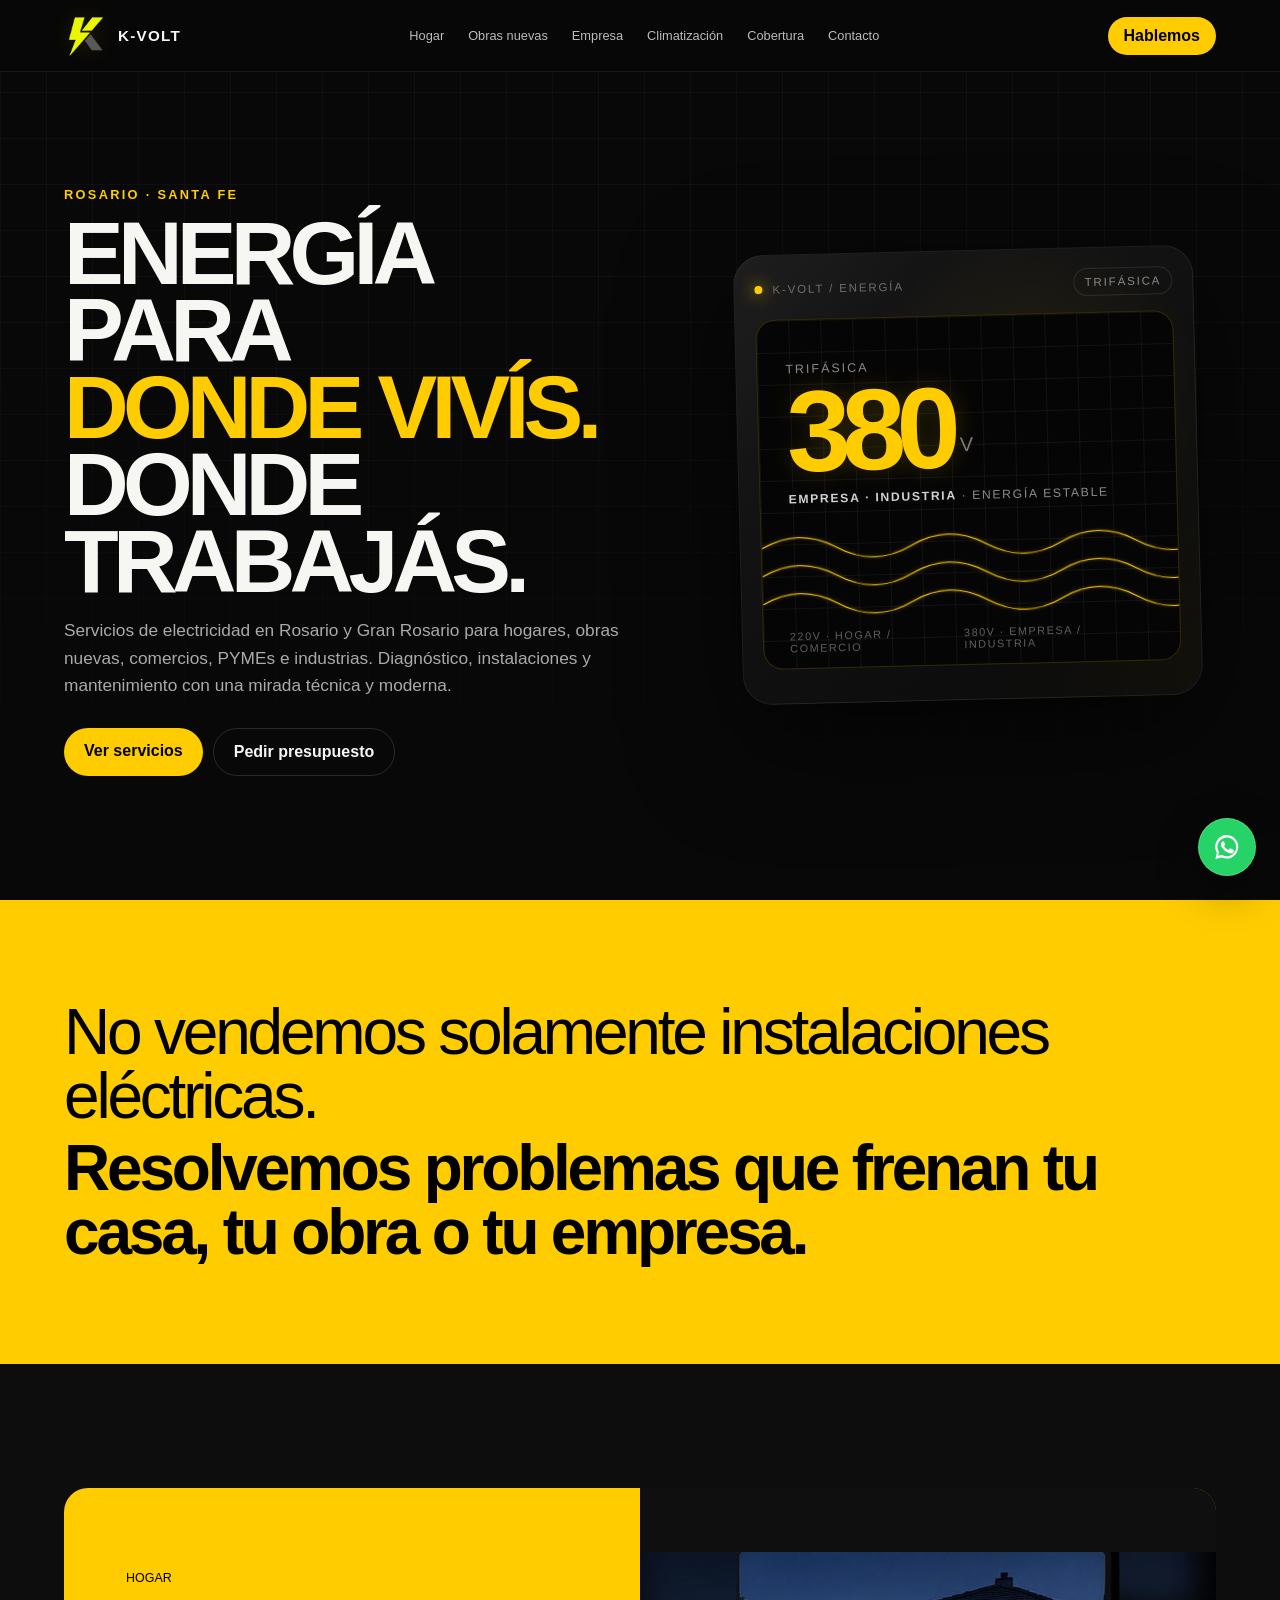
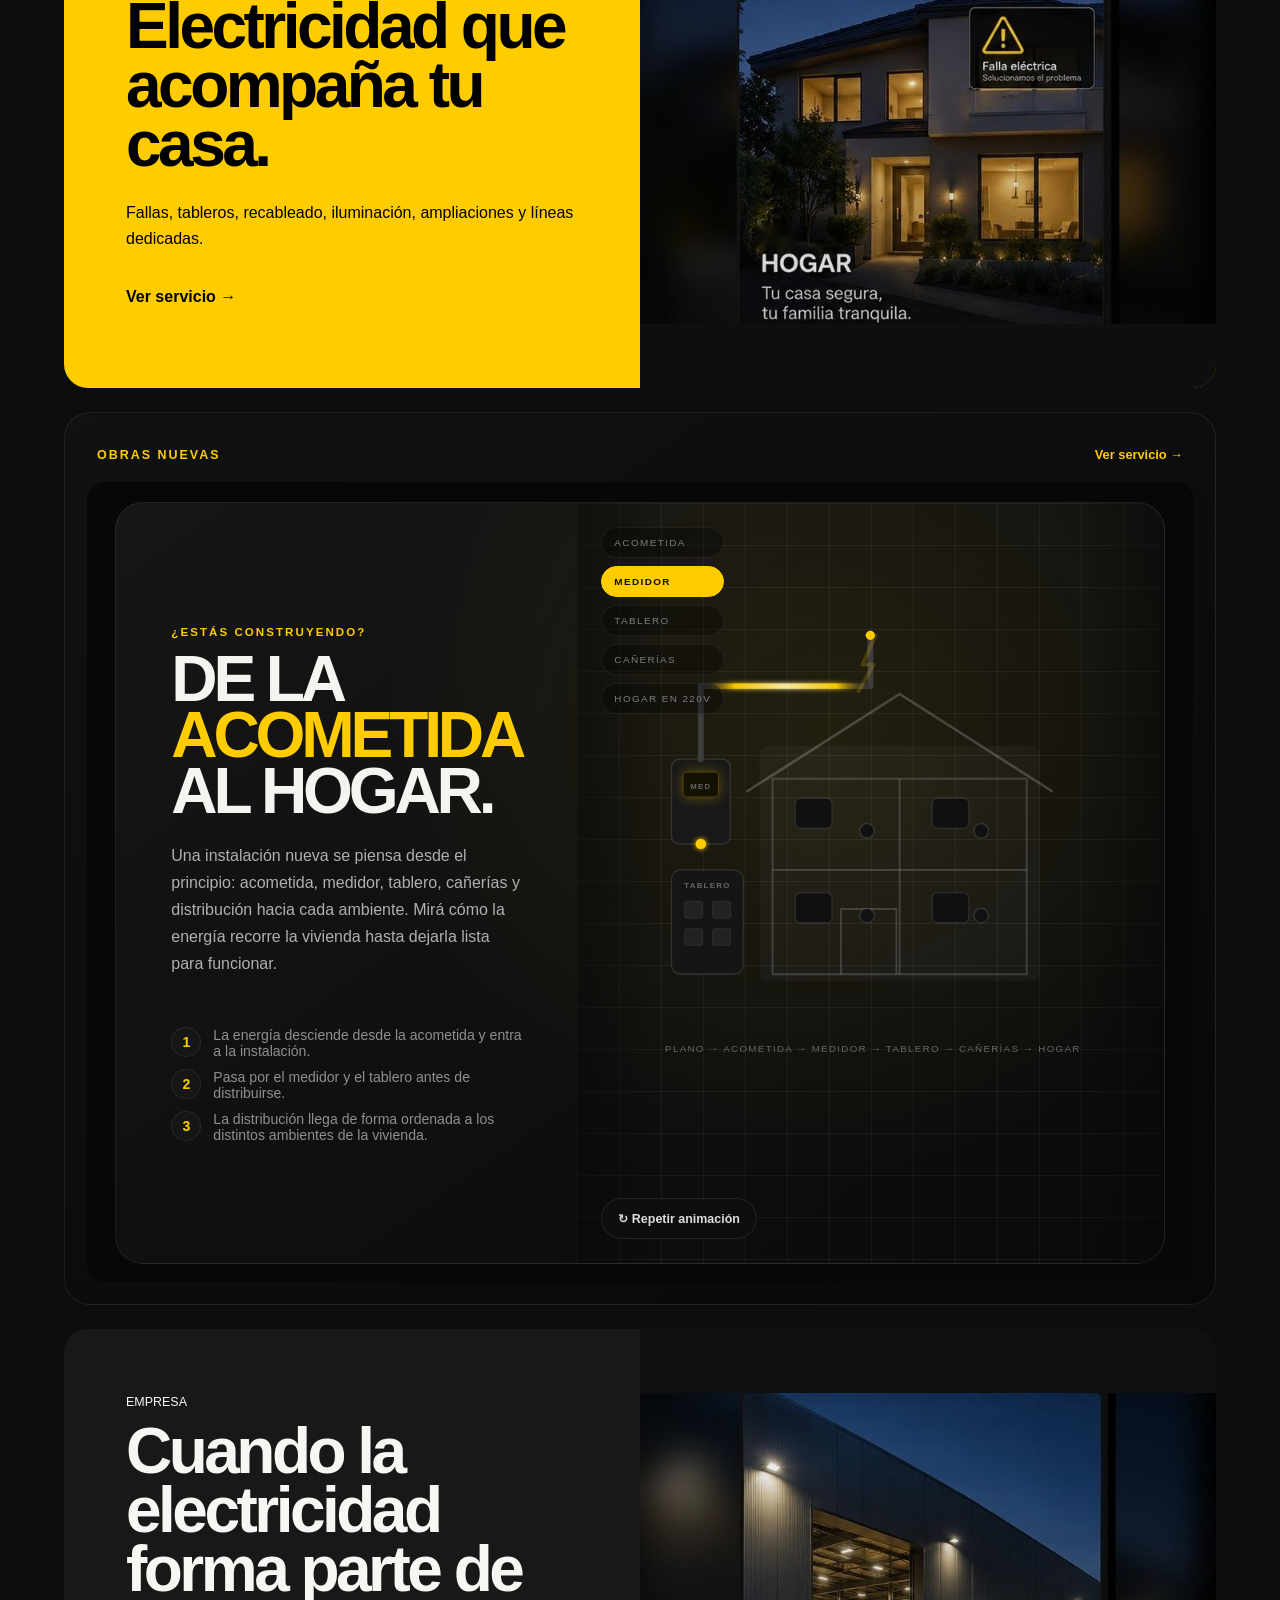
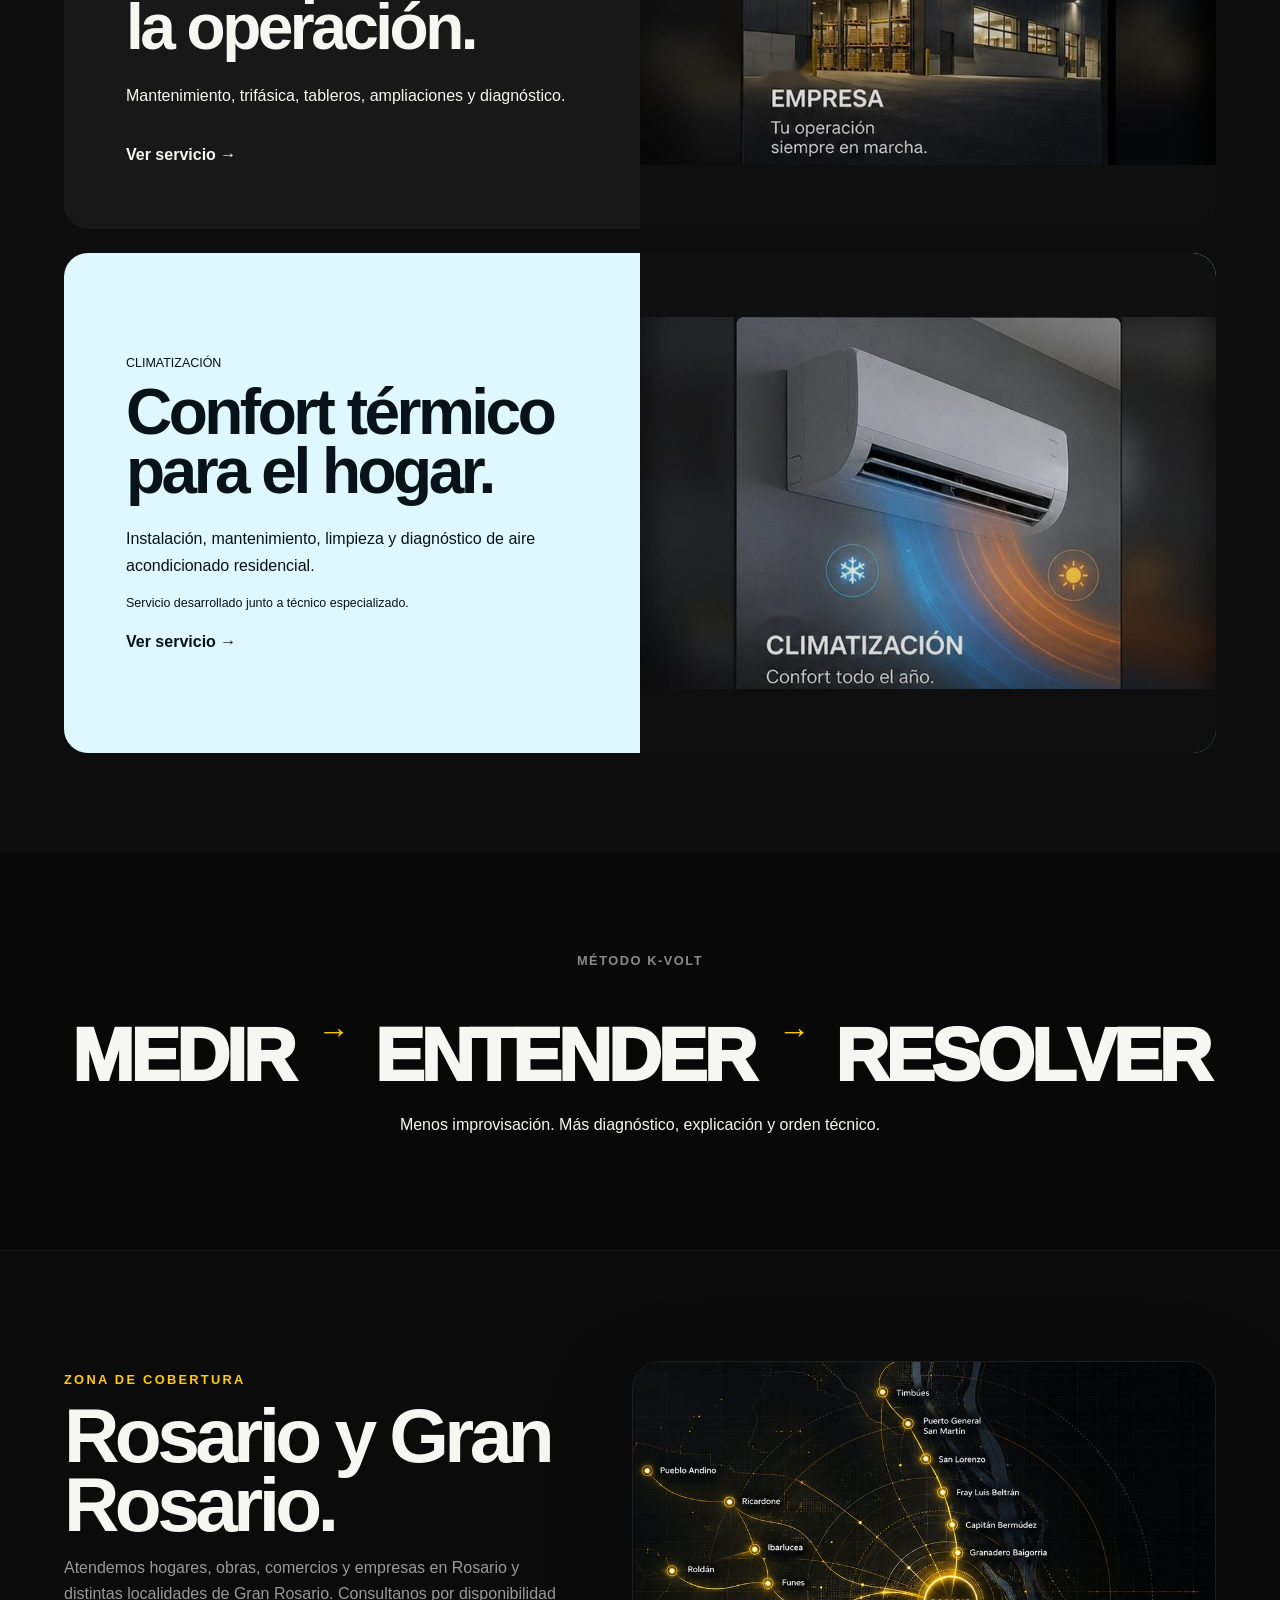
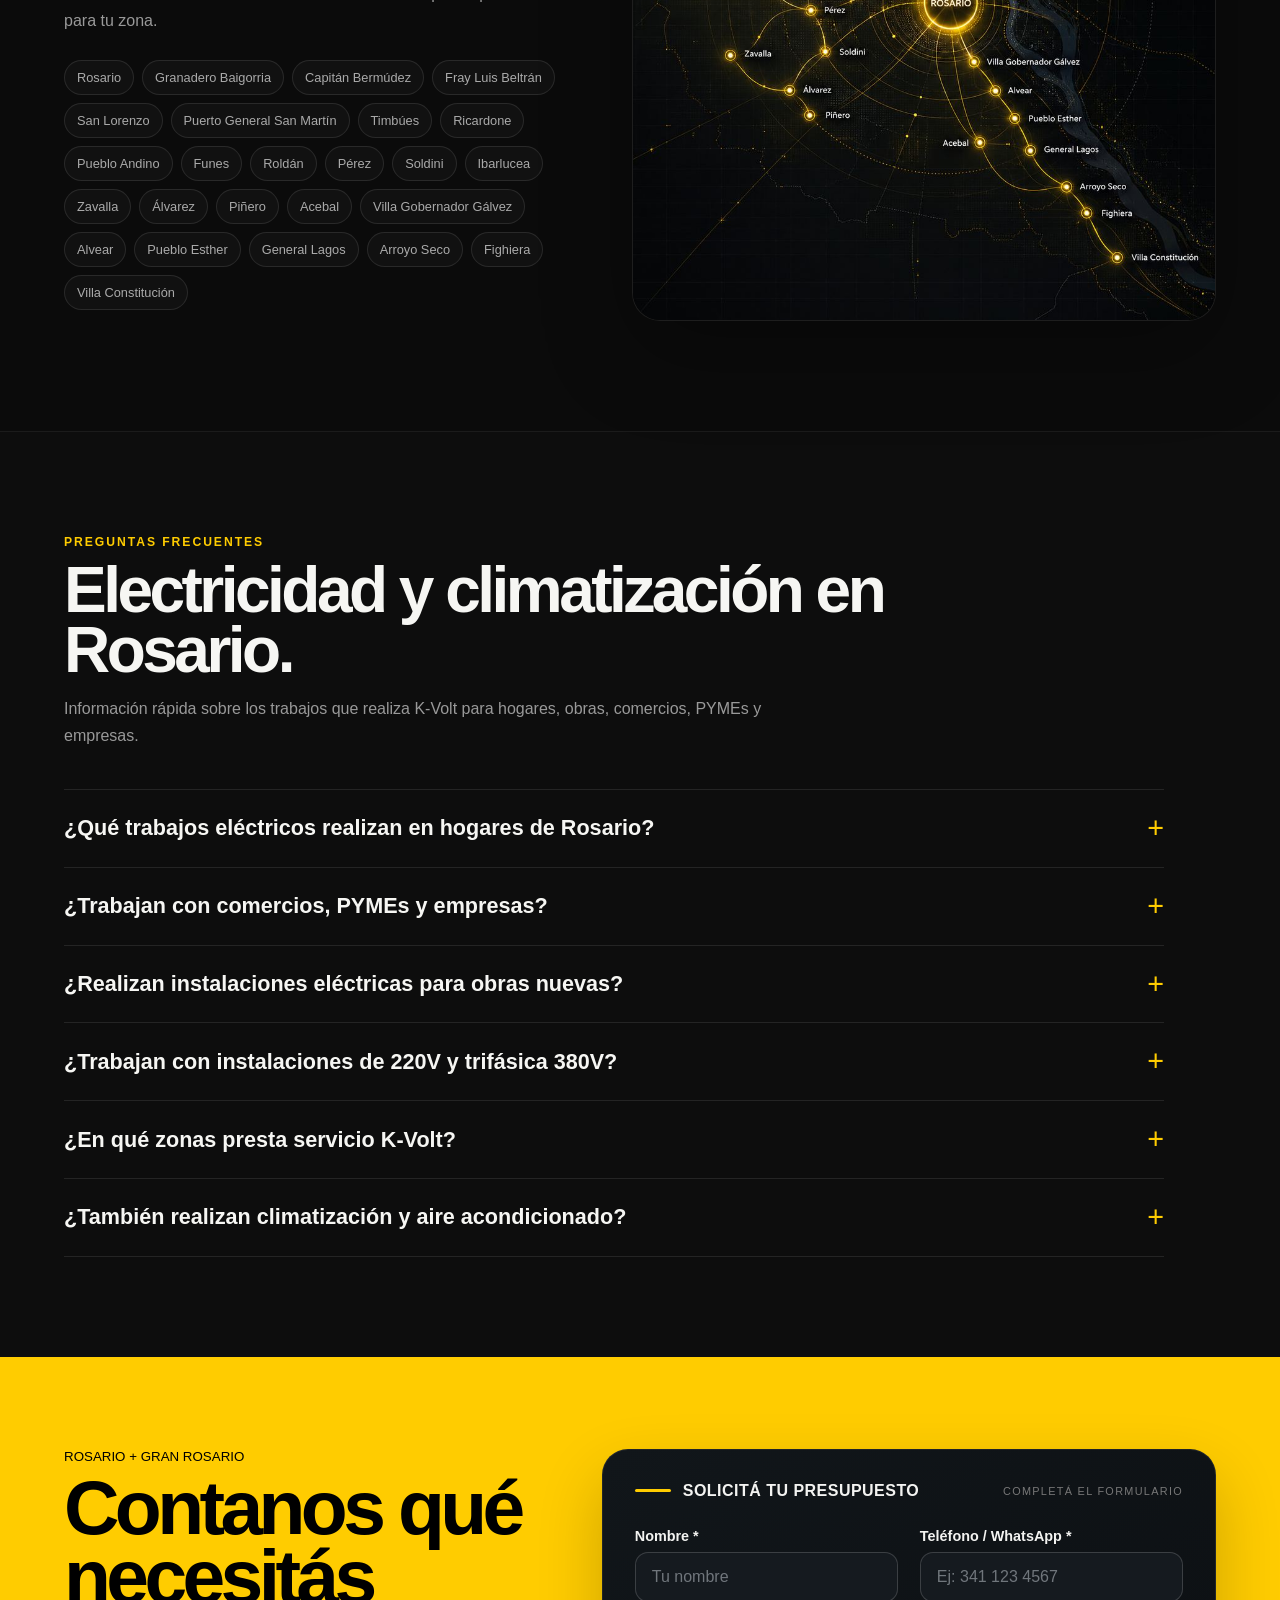
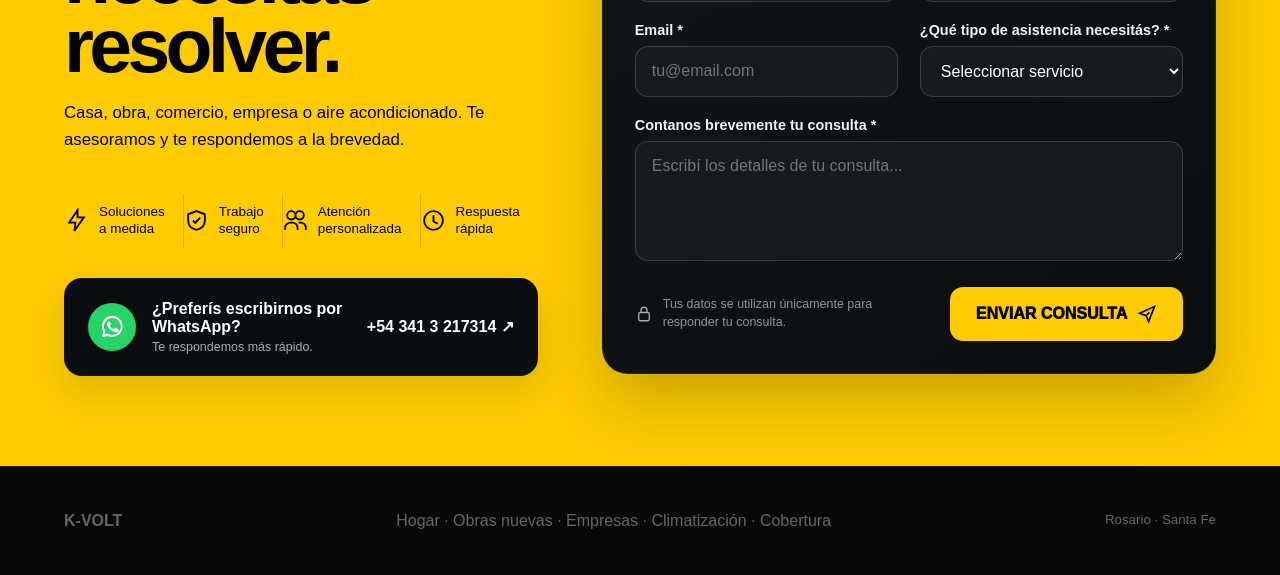
==== index.html @ b701c078 "Centralizar cobertura en la home staging" ====
<!doctype html>
<html lang="es-AR">
<head>
<meta charset="utf-8">
<meta name="viewport" content="width=device-width,initial-scale=1">
<title>Electricista en Rosario | Hogar, Empresas y Obras | K-Volt</title>
<meta name="description" content="Servicios de electricidad en Rosario y Gran Rosario para hogares, obras nuevas, comercios, PYMEs e industrias. Instalaciones, tableros, diagnóstico, mantenimiento, 220V, 380V y climatización residencial.">
<meta name="robots" content="noindex,nofollow">
<meta name="theme-color" content="#080808">
<link rel="canonical" href="https://kvolt.com.ar/">
<link rel="icon" type="image/png" href="assets/kvolt-isotipo-web.png">
<meta property="og:locale" content="es_AR">
<meta property="og:type" content="website">
<meta property="og:site_name" content="K-Volt">
<meta property="og:title" content="Electricista en Rosario | Hogar, Empresas y Obras | K-Volt">
<meta property="og:description" content="Electricidad para hogares, obras nuevas, comercios, PYMEs e industrias en Rosario y Gran Rosario.">
<meta property="og:url" content="https://kvolt.com.ar/">
<meta property="og:image" content="https://kvolt.com.ar/assets/empresa.jpg">
<meta name="twitter:card" content="summary_large_image">
<meta name="twitter:title" content="Electricista en Rosario | K-Volt">
<meta name="twitter:description" content="Servicios eléctricos para hogares, obras nuevas, comercios, PYMEs e industrias en Rosario y Gran Rosario.">
<meta name="twitter:image" content="https://kvolt.com.ar/assets/empresa.jpg">
<script type="application/ld+json">
{
  "@context":"https://schema.org",
  "@type":"Electrician",
  "@id":"https://kvolt.com.ar/#business",
  "name":"K-Volt",
  "url":"https://kvolt.com.ar/",
  "logo":"https://kvolt.com.ar/assets/kvolt-isotipo-web.png",
  "image":"https://kvolt.com.ar/assets/empresa.jpg",
  "telephone":"+54 341 3 217314",
  "email":"contacto.kvolt@gmail.com",
  "description":"Servicios de electricidad para hogares, obras nuevas, comercios, PYMEs e industrias en Rosario y Gran Rosario.",
  "areaServed":[
    {"@type":"City","name":"Rosario"},
    {"@type":"City","name":"Granadero Baigorria"},
    {"@type":"City","name":"Capitán Bermúdez"},
    {"@type":"City","name":"Fray Luis Beltrán"},
    {"@type":"City","name":"San Lorenzo"},
    {"@type":"City","name":"Puerto General San Martín"},
    {"@type":"City","name":"Timbúes"},
    {"@type":"City","name":"Ricardone"},
    {"@type":"City","name":"Pueblo Andino"},
    {"@type":"City","name":"Funes"},
    {"@type":"City","name":"Roldán"},
    {"@type":"City","name":"Pérez"},
    {"@type":"City","name":"Soldini"},
    {"@type":"City","name":"Ibarlucea"},
    {"@type":"City","name":"Zavalla"},
    {"@type":"City","name":"Álvarez"},
    {"@type":"City","name":"Piñero"},
    {"@type":"City","name":"Acebal"},
    {"@type":"City","name":"Villa Gobernador Gálvez"},
    {"@type":"City","name":"Alvear"},
    {"@type":"City","name":"Pueblo Esther"},
    {"@type":"City","name":"General Lagos"},
    {"@type":"City","name":"Arroyo Seco"},
    {"@type":"City","name":"Fighiera"},
    {"@type":"City","name":"Villa Constitución"}
  ],
  "hasOfferCatalog":{
    "@type":"OfferCatalog",
    "name":"Servicios K-Volt",
    "itemListElement":[
      {"@type":"Offer","itemOffered":{"@type":"Service","name":"Electricidad para hogares"}},
      {"@type":"Offer","itemOffered":{"@type":"Service","name":"Instalaciones eléctricas para obras nuevas"}},
      {"@type":"Offer","itemOffered":{"@type":"Service","name":"Electricidad para comercios, PYMEs e industrias"}},
      {"@type":"Offer","itemOffered":{"@type":"Service","name":"Mantenimiento y diagnóstico eléctrico"}},
      {"@type":"Offer","itemOffered":{"@type":"Service","name":"Climatización y aire acondicionado residencial"}}
    ]
  }
}
</script>
<style>
:root{--y:#ffcc00;--b:#080808;--g:#141414;--w:#f6f6f3;--m:#919191}
*{box-sizing:border-box}
html{scroll-behavior:smooth}
body{margin:0;background:var(--b);color:var(--w);font-family:Arial,Helvetica,sans-serif;overflow-x:hidden}
a{color:inherit;text-decoration:none}

.loader{
  position:fixed;inset:0;z-index:9999;
  display:grid;place-items:center;
  background:
    radial-gradient(circle at center, rgba(255,204,0,.09), transparent 26rem),
    #050505;
  transition:opacity .7s ease, visibility .7s ease;
}
.loader.hide{opacity:0;visibility:hidden}
.loader-box{
  width:min(88vw,520px);
  display:grid;justify-items:center;gap:22px;
}
.loader-bolt{
  width:150px;height:190px;position:relative;
  filter:drop-shadow(0 0 16px rgba(255,204,0,.28));
}
.loader-bolt svg{width:100%;height:100%}
.loader-bolt path{
  fill:none;
  stroke:var(--y);
  stroke-width:10;
  stroke-linejoin:round;
  stroke-linecap:round;
  stroke-dasharray:540;
  stroke-dashoffset:540;
  animation:drawBolt 1.15s cubic-bezier(.2,.8,.2,1) forwards,
            pulseFlash .34s ease 1.1s 2 alternate;
}
.loader-glow{
  position:absolute;inset:0;border-radius:50%;
  background:radial-gradient(circle, rgba(255,204,0,.22), transparent 60%);
  transform:scale(.7);opacity:0;animation:glowBurst .9s ease 1s forwards;
}
.loader-copy{
  text-align:center;
}
.loader-copy small{
  display:block;color:#7a7a7a;font-size:.72rem;font-weight:900;letter-spacing:.22em;
}
.loader-copy strong{
  display:block;margin-top:10px;
  font-size:clamp(2rem,5vw,3.5rem);letter-spacing:-.06em;
}
.loader-copy strong span{color:var(--y)}
.loader-copy p{margin:10px 0 0;color:#8e8e8e;font-size:.92rem}
.loader-line{
  width:min(70vw,320px);height:3px;overflow:hidden;border-radius:99px;background:#1b1b1b;
}
.loader-line i{
  display:block;height:100%;width:0%;
  background:linear-gradient(90deg, rgba(255,204,0,.45), var(--y), rgba(255,255,255,.5));
  animation:lineGrow 1.5s cubic-bezier(.2,.8,.2,1) .2s forwards;
}

.flash{
  position:fixed;inset:0;z-index:9998;pointer-events:none;
  background:radial-gradient(circle at center, rgba(255,238,170,.45), rgba(255,204,0,.14), transparent 60%);
  opacity:0;mix-blend-mode:screen;
}
.flash.on{animation:screenFlash .45s ease .95s 2 alternate}

header{position:fixed;z-index:20;inset:0 0 auto;height:72px;display:flex;align-items:center;justify-content:space-between;padding:0 5vw;background:#080808cc;border-bottom:1px solid #ffffff12;backdrop-filter:blur(14px)}
.logo{display:flex;align-items:center;gap:10px;font-weight:900;letter-spacing:.08em;min-width:0}
.logo-mark{width:44px;height:44px;display:block;object-fit:contain;flex:0 0 auto;filter:drop-shadow(0 0 10px rgba(255,204,0,.12))}
.logo-word{font-size:.95rem;white-space:nowrap}
nav{display:flex;gap:24px;color:#bbb;font-size:.8rem}
nav a:hover{color:var(--y)}
.pill{background:var(--y);color:#000;padding:10px 16px;border-radius:999px;font-weight:900}

.hero{min-height:100vh;display:grid;grid-template-columns:1.1fr .9fr;gap:50px;align-items:center;padding:110px 5vw 60px;position:relative;overflow:hidden}
.hero:before{
  content:"";position:absolute;inset:0;
  background-image:linear-gradient(#ffffff08 1px,transparent 1px),linear-gradient(90deg,#ffffff08 1px,transparent 1px);
  background-size:46px 46px;mask-image:linear-gradient(#000 30%,transparent)
}
.copy,.panel{position:relative;z-index:2}
.kicker{color:var(--y);font-size:.7rem;letter-spacing:.18em;font-weight:900}
h1{margin:12px 0 0;font-size:clamp(3.4rem,7vw,7.6rem);line-height:.86;letter-spacing:-.065em}
h1 span{display:block;color:var(--y)}
.lead{max-width:650px;color:#aaa;font-size:1.08rem;line-height:1.6}
.actions{display:flex;gap:10px;flex-wrap:wrap;margin-top:28px}
.btn{padding:14px 20px;border-radius:999px;font-weight:900}
.primary{background:var(--y);color:#000}
.ghost{border:1px solid #ffffff22}

.device{max-width:430px;margin:auto;padding:20px;border-radius:24px;background:linear-gradient(145deg,#202020,#0b0b0b);border:1px solid #ffffff18;box-shadow:0 40px 100px #0008;transform:rotate(-2deg);position:relative;overflow:hidden}
.device:before{
  content:"";position:absolute;inset:-20% auto auto -25%;
  width:180px;height:180px;background:radial-gradient(circle, rgba(255,204,0,.18), transparent 65%);
  filter:blur(12px);
}
.device-top{display:flex;justify-content:space-between;color:#666;font-size:.62rem;letter-spacing:.12em}
.dot{width:8px;height:8px;border-radius:50%;background:var(--y);box-shadow:0 0 18px var(--y)}
.screen{
  margin-top:16px;min-height:260px;border-radius:14px;background:#040404;border:1px solid #ffcc0030;
  display:grid;place-items:center;align-content:center;position:relative;overflow:hidden
}
.screen:before{
  content:"";position:absolute;inset:0;
  background:linear-gradient(115deg, transparent 0 44%, rgba(255,204,0,.22) 49%, rgba(255,255,255,.1) 50%, transparent 56% 100%);
  transform:translateX(-120%);
  animation:screenSweep 2s ease 1.4s forwards;
}
.screen small{color:#666;letter-spacing:.18em}
.screen strong{font-size:6rem;color:var(--y);line-height:1}
.screen strong i{font-style:normal;font-size:1rem;color:#777}
.screen p{font-size:.62rem;color:#666;letter-spacing:.15em}

.statement{padding:100px 5vw;background:var(--y);color:#000}
.statement p{margin:0;max-width:1100px;font-size:clamp(2rem,5vw,5rem);line-height:1;letter-spacing:-.05em}
.statement strong{display:block;margin-top:8px}

section.pad{padding:100px 5vw}
.label{color:#666;font-size:.65rem;font-weight:900;letter-spacing:.16em}
.problem{display:grid;grid-template-columns:60px 1fr 320px;gap:20px;align-items:center;min-height:140px;border-bottom:1px solid #ffffff15}
.problem:first-of-type{margin-top:30px;border-top:1px solid #ffffff15}
.problem span{color:var(--y);font-size:.7rem}
.problem h2{font-size:clamp(1.8rem,3.6vw,3.7rem);letter-spacing:-.045em;margin:0}
.problem p{color:#888;margin:0}

.worlds{background:#0d0d0d}
.world{margin-top:24px;display:grid;grid-template-columns:1fr 1fr;min-height:500px;border-radius:24px;overflow:hidden}
.worldcopy{padding:clamp(28px,5vw,62px);display:flex;flex-direction:column;justify-content:center}
.worldcopy h2{font-size:clamp(2.6rem,5vw,5rem);line-height:.92;letter-spacing:-.055em;margin:10px 0}
.worldcopy p{max-width:520px}
.worldcopy a{margin-top:20px;font-weight:900}
.visual{position:relative;display:flex;justify-content:flex-end;align-items:flex-end;padding:28px}
.home{background:var(--y);color:#000}
.home .visual{background:#101010;color:#fff}
.biz{background:#181818}
.biz .visual{background:linear-gradient(135deg,#242424,#070707)}
.clima{background:#dff8ff;color:#071318}
.clima .visual{background:linear-gradient(135deg,#b7f3ff,#10282e);color:#fff}
.lines{position:absolute;inset:0}
.lines i{position:absolute;background:var(--y)}
.lines i:nth-child(1){width:70%;height:3px;top:30%;left:12%}
.lines i:nth-child(2){height:58%;width:3px;left:55%;top:16%}
.lines i:nth-child(3){width:34%;height:3px;top:67%;left:55%}
.snow{position:absolute;font-size:17rem;opacity:.14;left:50%;top:50%;transform:translate(-50%,-50%)}

.works{display:grid;grid-template-columns:1.1fr .9fr;gap:70px;background:#101010}
.works h2{font-size:clamp(3rem,6vw,6.5rem);line-height:.9;letter-spacing:-.06em;margin:24px 0}
.works h2 span{display:block;color:var(--y)}
.works p{color:#929292}
.steps{display:grid;align-content:center}
.steps div{display:grid;grid-template-columns:55px 1fr;padding:22px 0;border-bottom:1px solid #ffffff15}
.steps span{color:var(--y);font-size:.7rem}
.steps strong{font-size:1.4rem}

.method{text-align:center}
.methodrow{display:flex;justify-content:center;gap:25px;flex-wrap:wrap;margin:45px 0 18px}
.methodrow span{font-size:clamp(2.2rem,5.8vw,6rem);font-weight:950;letter-spacing:-.05em}
.methodrow i{font-style:normal;color:var(--y);font-size:2rem}

.contact{padding:95px 5vw;background:var(--y);color:#000;display:grid;grid-template-columns:1fr 1fr;gap:60px}
.contact h2{font-size:clamp(3rem,6vw,6rem);line-height:.9;letter-spacing:-.06em;margin:8px 0}
.contactbox{display:grid;gap:10px;align-content:center}
.contactbox a{padding:20px;border:1px solid #0002;border-radius:14px;display:flex;justify-content:space-between}
.contactbox a:first-child{background:#000;color:#fff;min-height:110px;align-items:center}

footer{padding:45px 5vw;display:flex;justify-content:space-between;gap:20px;color:#666;border-top:1px solid #ffffff12}

.reveal{opacity:0;transform:translateY(20px);transition:.7s cubic-bezier(.2,.8,.2,1)}
.reveal.on{opacity:1;transform:none}

@keyframes drawBolt{to{stroke-dashoffset:0}}
@keyframes glowBurst{0%{opacity:0;transform:scale(.7)}40%{opacity:1}100%{opacity:.25;transform:scale(1.12)}}
@keyframes pulseFlash{from{stroke:#ffcc00;filter:drop-shadow(0 0 0 rgba(255,204,0,0))}to{stroke:#fff3a8;filter:drop-shadow(0 0 10px rgba(255,204,0,.9))}}
@keyframes lineGrow{to{width:100%}}
@keyframes screenFlash{0%{opacity:0}40%{opacity:.65}100%{opacity:0}}
@keyframes screenSweep{to{transform:translateX(120%)}}

@media(max-width:900px){
  nav{display:none}
  .hero,.world,.works,.contact{grid-template-columns:1fr}
  .problem{grid-template-columns:45px 1fr}
  .problem p{grid-column:2}
}
@media(max-width:600px){
  header{padding:0 18px}
  .logo{gap:8px}
  .logo-mark{width:42px;height:42px}
  .logo-word{font-size:.9rem}
  header{padding:0 18px}
  .pill{display:none}
  .hero,section.pad,.statement,.contact{padding-left:18px;padding-right:18px}
  .hero h1{font-size:3.15rem}
  .problem{grid-template-columns:1fr;gap:8px;padding:24px 0}
  .problem p{grid-column:1}
  .world{border-radius:16px}
  .worldcopy{padding:26px 20px}
  footer{flex-direction:column}
  .loader-bolt{width:120px;height:150px}
  .screen strong{font-size:4.8rem}
}

.new-build-integrated{
  margin-top:24px;
  padding:22px;
  border-radius:26px;
  background:linear-gradient(145deg,#111,#080808);
  border:1px solid rgba(255,255,255,.08);
}
.new-build-heading{
  padding:12px 10px 20px;
  display:flex;
  align-items:end;
  gap:18px;
  flex-wrap:wrap;
}
.new-build-heading span{
  color:#ffcc00;
  font-size:.68rem;
  font-weight:900;
  letter-spacing:.16em;
}
.new-build-heading strong{
  font-size:clamp(1.7rem,3vw,3rem);
  letter-spacing:-.04em;
}
.new-build-heading p{
  margin:0 0 2px auto;
  max-width:520px;
  color:#898989;
}
.new-build-integrated iframe{
  width:100%;
  height:800px;
  border:0;
  border-radius:18px;
  background:#070707;
  display:block;
}
@media(max-width:900px){
  .new-build-heading p{margin-left:0;width:100%}
  .new-build-integrated iframe{height:1180px}
}
@media(max-width:600px){
  .new-build-integrated{padding:8px;border-radius:18px}
  .new-build-heading{padding:16px 12px 18px}
  .new-build-integrated iframe{height:1080px;border-radius:14px}
}


/* V3 - visuales por universo */
.service-visual{
  position:relative;
  overflow:hidden;
  min-height:100%;
  background:#0d0d0d;
}
.service-visual img{
  position:absolute;
  inset:0;
  width:100%;
  height:100%;
  object-fit:cover;
  display:block;
  filter:saturate(.72) contrast(1.06) brightness(.73);
  transform:scale(1.015);
  transition:transform .8s cubic-bezier(.2,.8,.2,1), filter .8s ease;
}
.world:hover .service-visual img{
  transform:scale(1.055);
  filter:saturate(.86) contrast(1.07) brightness(.78);
}
.visual-shade{
  position:absolute;
  inset:0;
  background:
    linear-gradient(90deg,rgba(10,10,10,.20),rgba(10,10,10,.04) 45%,rgba(10,10,10,.22)),
    linear-gradient(0deg,rgba(5,5,5,.52),transparent 55%);
}
.visual-code{
  position:absolute;
  right:28px;
  bottom:26px;
  z-index:4;
  font-size:.72rem;
  letter-spacing:.14em;
  color:#fff;
}
.fault-badge{
  position:absolute;
  left:8%;
  top:10%;
  z-index:4;
  display:flex;
  align-items:center;
  gap:12px;
  padding:12px 14px;
  background:rgba(8,8,8,.86);
  border:1px solid rgba(255,204,0,.34);
  border-radius:14px;
  backdrop-filter:blur(9px);
  color:#fff;
  box-shadow:0 16px 45px rgba(0,0,0,.28);
}
.warning-icon{
  width:36px;height:36px;
  display:grid;place-items:center;
  border:2px solid #ffcc00;
  border-radius:10px;
  color:#ffcc00;
  font-weight:950;
}
.fault-badge small{
  display:block;
  color:#858585;
  font-size:.55rem;
  letter-spacing:.14em;
  margin-bottom:2px;
}
.fault-badge strong{font-size:.92rem}
.industrial-ui{
  position:absolute;
  z-index:4;
  left:8%;
  bottom:8%;
  display:grid;
  grid-template-columns:repeat(3,52px);
  gap:7px;
}
.industrial-ui span{
  height:4px;
  background:#ffcc00;
  box-shadow:0 0 10px rgba(255,204,0,.32);
}
.industrial-ui span:nth-child(2){opacity:.65}
.industrial-ui span:nth-child(3){opacity:.35}
.industrial-ui small{
  grid-column:1/-1;
  color:#c9c9c9;
  letter-spacing:.12em;
  font-size:.55rem;
}
.climate-overlay{
  position:absolute;
  inset:0;
  z-index:4;
  pointer-events:none;
}
.cold,.heat{
  position:absolute;
  top:12%;
  width:54px;height:54px;
  display:grid;place-items:center;
  border-radius:50%;
  background:rgba(8,8,8,.7);
  backdrop-filter:blur(7px);
  font-size:1.4rem;
}
.cold{left:10%;color:#8ae9ff;border:1px solid rgba(138,233,255,.48)}
.heat{right:10%;color:#ffb64d;border:1px solid rgba(255,182,77,.48)}
.airflow{
  position:absolute;
  left:18%;
  right:18%;
  top:44%;
  height:80px;
  border-top:3px solid rgba(130,231,255,.65);
  border-bottom:3px solid rgba(255,174,74,.55);
  border-radius:50%;
  transform:rotate(-7deg);
  opacity:.72;
  filter:blur(.2px);
  animation:airFlowMove 3.2s ease-in-out infinite alternate;
}
.airflow:before,.airflow:after{
  content:"";
  position:absolute;
  left:6%;right:8%;
  height:2px;
  border-radius:50%;
}
.airflow:before{
  top:20px;
  background:linear-gradient(90deg,transparent,#7ee7ff,transparent);
}
.airflow:after{
  bottom:20px;
  background:linear-gradient(90deg,transparent,#ffb348,transparent);
}
@keyframes airFlowMove{
  from{transform:translateX(-10px) rotate(-7deg);opacity:.45}
  to{transform:translateX(14px) rotate(-4deg);opacity:.9}
}
@media(max-width:900px){
  .service-visual{min-height:360px}
}


/* versión con imágenes puras */
.service-visual{
  position:relative;
  overflow:hidden;
  min-height:100%;
  background:#0d0d0d;
}
.service-visual img{
  position:absolute;
  inset:0;
  width:100%;
  height:100%;
  object-fit:cover;
  display:block;
  filter:saturate(.78) contrast(1.04) brightness(.80);
  transform:scale(1.01);
  transition:transform .8s cubic-bezier(.2,.8,.2,1), filter .8s ease;
}
.world:hover .service-visual img{
  transform:scale(1.04);
  filter:saturate(.88) contrast(1.06) brightness(.84);
}
.pure-image::after{
  content:"";
  position:absolute;
  inset:0;
  background:linear-gradient(0deg, rgba(5,5,5,.14), rgba(5,5,5,.04));
  pointer-events:none;
}
.visual-shade,
.fault-badge,
.warning-icon,
.industrial-ui,
.climate-overlay,
.visual-code{
  display:none !important;
}
@media(max-width:900px){
  .service-visual{min-height:360px}
}


/* Ajuste específico de climatización: mostrar la pieza completa */
#clima .service-visual img{
  object-fit:contain !important;
  object-position:center center !important;
  transform:none !important;
  filter:none !important;
  background:#101010;
}
#clima:hover .service-visual img{
  transform:none !important;
  filter:none !important;
}


/* Ajuste específico: hogar y empresa muestran la pieza completa */
#hogar .service-visual img,
#empresa .service-visual img{
  object-fit:contain !important;
  object-position:center center !important;
  transform:none !important;
  filter:none !important;
  background:#101010;
}
#hogar:hover .service-visual img,
#empresa:hover .service-visual img{
  transform:none !important;
  filter:none !important;
}


/* HERO 220V / 380V */
.hero-energy-card{position:relative;max-width:460px;margin:auto;min-height:450px;border-radius:30px;border:1px solid rgba(255,255,255,.07);background:radial-gradient(circle at 65% 35%,rgba(255,204,0,.08),transparent 42%),linear-gradient(145deg,#171717,#0a0a0a);padding:20px;transform:rotate(-1.4deg);box-shadow:0 35px 110px rgba(0,0,0,.58);overflow:hidden}
.hero-energy-card:before{content:"";position:absolute;inset:0;pointer-events:none;background:linear-gradient(125deg,rgba(255,255,255,.03),transparent 25%,transparent 72%,rgba(255,204,0,.03))}
.energy-head{position:relative;z-index:2;display:flex;align-items:center;justify-content:space-between;color:#6e6e6e;font-size:.62rem;letter-spacing:.16em}
.energy-brand{display:flex;align-items:center;gap:10px}.energy-brand i{width:8px;height:8px;border-radius:50%;background:var(--y);box-shadow:0 0 16px var(--y)}
.energy-badge{padding:7px 10px;border:1px solid rgba(255,255,255,.1);border-radius:999px;color:#888}
.energy-screen{position:relative;margin-top:16px;min-height:350px;border-radius:20px;border:1px solid rgba(255,204,0,.18);background:#050505;overflow:hidden}
.energy-grid{position:absolute;inset:0;background-image:linear-gradient(rgba(255,255,255,.05) 1px,transparent 1px),linear-gradient(90deg,rgba(255,255,255,.05) 1px,transparent 1px);background-size:32px 32px}
.energy-center{position:absolute;left:28px;top:42px;z-index:3}.energy-center .config{color:#8a8a8a;font-size:.7rem;letter-spacing:.16em;margin-bottom:8px}
.energy-value{display:flex;align-items:flex-end;gap:8px}.energy-value b{display:block;font-size:clamp(5.2rem,9vw,8.8rem);line-height:.82;letter-spacing:-.08em;color:var(--y);text-shadow:0 0 24px rgba(255,204,0,.18)}.energy-value span{display:block;padding-bottom:18px;color:#7a7a7a;font-size:1.25rem}
.energy-subtitle{margin-top:14px;color:#8d8d8d;font-size:.7rem;letter-spacing:.14em}.energy-subtitle strong{color:#d2d2d2;font-weight:700}
.energy-wave-zone{position:absolute;left:0;right:0;bottom:44px;height:118px;z-index:2}.energy-wave-row{position:absolute;left:0;right:0;height:28px;opacity:0;transform:translateY(10px);transition:opacity .35s ease,transform .35s ease}.energy-wave-row.active{opacity:1;transform:translateY(0)}.energy-wave-row svg{width:180%;height:100%;animation:moveEnergyWave 3.2s linear infinite}.energy-wave-row path{fill:none;stroke:var(--y);stroke-width:3;filter:drop-shadow(0 0 6px rgba(255,204,0,.42))}.ew1{bottom:62px}.ew2{bottom:34px}.ew3{bottom:6px}
.energy-footer{position:absolute;left:26px;right:26px;bottom:14px;display:flex;justify-content:space-between;color:#5f5f5f;font-size:.56rem;letter-spacing:.14em;z-index:3}.energy-flash{position:absolute;inset:0;pointer-events:none;background:radial-gradient(circle at 42% 38%,rgba(255,204,0,.24),transparent 48%);opacity:0}.energy-flash.on{animation:heroEnergyFlash .5s ease}
@keyframes moveEnergyWave{from{transform:translateX(0)}to{transform:translateX(-33.333%)}}@keyframes heroEnergyFlash{0%{opacity:0}38%{opacity:.8}100%{opacity:0}}


.method-title{color:#8a8a8a;font-size:.72rem;font-weight:900;letter-spacing:.12em;text-transform:uppercase}
.coverage{
  padding:110px 5vw;
  display:grid;
  grid-template-columns:.92fr 1.08fr;
  gap:70px;
  align-items:center;
  background:#0b0b0b;
  border-top:1px solid rgba(255,255,255,.06);
}
.coverage-kicker{margin:0 0 14px;color:var(--y);font-size:.7rem;font-weight:900;letter-spacing:.18em}
.coverage h2{margin:0;font-size:clamp(3rem,6vw,6.4rem);line-height:.9;letter-spacing:-.06em}
.coverage-copy>p:not(.coverage-kicker){max-width:640px;color:#999;line-height:1.65}
.coverage-tags{display:flex;flex-wrap:wrap;gap:8px;margin-top:26px}
.coverage-tags span{
  padding:9px 12px;border-radius:999px;border:1px solid rgba(255,255,255,.10);
  background:#111;color:#aaa;font-size:.72rem;transition:.25s ease;
}
.coverage-tags span:hover{border-color:rgba(255,204,0,.45);color:var(--y)}
.coverage-radar{
  position:relative;min-height:620px;border-radius:28px;overflow:hidden;
  border:1px solid rgba(255,255,255,.08);
  background:radial-gradient(circle at center,rgba(255,204,0,.08),transparent 42%),#080808;
}
.radar-grid{position:absolute;inset:0;background-image:linear-gradient(rgba(255,255,255,.04) 1px,transparent 1px),linear-gradient(90deg,rgba(255,255,255,.04) 1px,transparent 1px);background-size:38px 38px}
.radar-ring{position:absolute;left:50%;top:50%;border:1px solid rgba(255,204,0,.18);border-radius:50%;transform:translate(-50%,-50%)}
.ring-1{width:180px;height:180px}.ring-2{width:340px;height:340px}.ring-3{width:510px;height:510px}
.radar-core{
  position:absolute;left:50%;top:50%;transform:translate(-50%,-50%);
  width:118px;height:118px;border-radius:50%;display:grid;place-items:center;align-content:center;
  background:#0d0d0d;border:1px solid rgba(255,204,0,.45);box-shadow:0 0 50px rgba(255,204,0,.12);z-index:4;
}
.radar-core i{width:9px;height:9px;border-radius:50%;background:var(--y);box-shadow:0 0 15px var(--y);margin-bottom:8px}
.radar-core strong{font-size:.82rem;letter-spacing:.12em}.radar-core small{margin-top:4px;color:#707070;font-size:.54rem;letter-spacing:.18em}
.radar-sweep{
  position:absolute;left:50%;top:50%;width:255px;height:255px;transform-origin:0 0;
  background:conic-gradient(from 0deg,rgba(255,204,0,.20),transparent 38deg);
  animation:radarSweep 5s linear infinite;z-index:2;
}
.coverage-node{
  position:absolute;z-index:5;padding:8px 10px;border-radius:999px;background:rgba(15,15,15,.92);
  border:1px solid rgba(255,204,0,.24);color:#bdbdbd;font-size:.66rem;letter-spacing:.04em;
  box-shadow:0 8px 26px rgba(0,0,0,.3);
}
.coverage-node:before{content:"";display:inline-block;width:6px;height:6px;border-radius:50%;background:var(--y);box-shadow:0 0 10px var(--y);margin-right:7px}
.n1{left:14%;top:29%}.n2{left:19%;top:63%}.n3{right:12%;top:18%}.n4{right:18%;top:37%}.n5{right:15%;top:61%}.n6{right:27%;bottom:12%}.n7{left:12%;bottom:17%}.n8{right:8%;bottom:31%}
@keyframes radarSweep{to{transform:rotate(360deg)}}
@media(max-width:900px){
  .coverage{grid-template-columns:1fr;padding-left:18px;padding-right:18px}
  .coverage-radar{min-height:560px}
}
@media(max-width:600px){
  .coverage{padding-top:80px;padding-bottom:80px;gap:38px}
  .coverage-radar{min-height:470px}
  .ring-1{width:135px;height:135px}.ring-2{width:260px;height:260px}.ring-3{width:390px;height:390px}
  .radar-sweep{width:195px;height:195px}
  .coverage-node{font-size:.58rem;padding:7px 8px}
}


/* Cobertura geográfica ajustada */
.coverage-map{position:relative;min-height:620px;border-radius:30px;border:1px solid rgba(255,255,255,.08);overflow:hidden;background:radial-gradient(circle at center,rgba(255,204,0,.08),transparent 34%),#070707}
.map-grid{position:absolute;inset:0;background-image:linear-gradient(rgba(255,255,255,.05) 1px,transparent 1px),linear-gradient(90deg,rgba(255,255,255,.05) 1px,transparent 1px);background-size:38px 38px}
.map-core{position:absolute;left:50%;top:50%;transform:translate(-50%,-50%);width:124px;height:124px;border-radius:50%;background:#0f0f0f;border:1px solid rgba(255,204,0,.5);display:grid;place-items:center;align-content:center;z-index:4;box-shadow:0 0 45px rgba(255,204,0,.10)}
.map-core i{width:10px;height:10px;border-radius:50%;background:var(--y);box-shadow:0 0 18px var(--y);margin-bottom:6px}.map-core strong{font-size:.92rem;letter-spacing:.13em}.map-core small{margin-top:4px;color:#6d6d6d;letter-spacing:.16em;font-size:.55rem}
.map-node{position:absolute;z-index:5;padding:8px 12px;border-radius:999px;background:rgba(15,15,15,.92);border:1px solid rgba(255,204,0,.25);color:#d4d4d4;font-size:.68rem;box-shadow:0 8px 28px rgba(0,0,0,.30)}
.map-node:before{content:"";display:inline-block;width:7px;height:7px;border-radius:50%;background:var(--y);box-shadow:0 0 12px var(--y);margin-right:7px}
.map-link{position:absolute;left:50%;top:50%;transform-origin:left center;height:1px;border-top:1px dashed rgba(255,204,0,.18);z-index:2}.link-north{width:220px;transform:translate(0,-50%) rotate(-66deg)}.link-west{width:220px;transform:translate(0,-50%) rotate(198deg)}.link-south{width:220px;transform:translate(0,-50%) rotate(45deg)}
.ibarlucea{left:18%;top:12%}.pto{left:38%;top:5%}.slorenzo{left:42%;top:11%}.fray{left:44%;top:17%}.capitan{left:46%;top:23%}.baigorria{left:49%;top:29%}
.funes{left:12%;top:34%}.roldan{left:8%;top:44%}.perez{left:21%;top:58%}.soldini{left:24%;top:69%}
.vgg{left:58%;top:59%}.alvear{left:52%;top:71%}.pueblo{left:68%;top:66%}.glagos{left:63%;top:78%}.asec{left:57%;top:88%}
.contactbox{grid-template-columns:1fr 1fr}
@media(max-width:700px){.coverage-map{min-height:560px}.map-node{font-size:.60rem;padding:7px 10px}}
@media(max-width:560px){.contactbox{grid-template-columns:1fr}.coverage-map{min-height:500px}}


/* Ajustes de usabilidad y accesibilidad */
a:focus-visible,button:focus-visible{outline:3px solid var(--y);outline-offset:4px}
.menu-toggle{display:none;width:44px;height:44px;border:1px solid #ffffff1f;border-radius:12px;background:#111;color:#fff;align-items:center;justify-content:center;flex-direction:column;gap:5px;cursor:pointer;padding:0}
.menu-toggle span{display:block;width:20px;height:2px;background:currentColor;border-radius:99px;transition:transform .25s ease,opacity .25s ease}
.menu-toggle.open span:nth-child(1){transform:translateY(7px) rotate(45deg)}
.menu-toggle.open span:nth-child(2){opacity:0}
.menu-toggle.open span:nth-child(3){transform:translateY(-7px) rotate(-45deg)}

.whatsapp-float{position:fixed;right:24px;bottom:24px;z-index:40;width:58px;height:58px;border-radius:50%;display:grid;place-items:center;background:#25D366;color:#fff;box-shadow:0 14px 42px rgba(0,0,0,.38);border:1px solid rgba(255,255,255,.18);transition:transform .2s ease,box-shadow .2s ease}
.whatsapp-float:hover{transform:translateY(-2px) scale(1.03);box-shadow:0 18px 46px rgba(0,0,0,.44)}
.whatsapp-float svg{width:30px;height:30px;display:block;fill:currentColor}

/* Mejor legibilidad de textos secundarios */
.kicker,.coverage-kicker{font-size:.8rem}
.new-build-heading span{font-size:.78rem}
.energy-head{font-size:.72rem}
.energy-center .config{font-size:.78rem}
.energy-subtitle{font-size:.76rem}
.energy-footer{font-size:.68rem}
.method-title{font-size:.8rem}
.coverage-tags span{font-size:.8rem}
.map-node{font-size:.75rem}
.worldcopy small{font-size:.78rem;line-height:1.4}
.worldcopy p,.coverage-copy>p:not(.coverage-kicker),.contact p{font-size:1rem;line-height:1.65}

@media(max-width:900px){
  header{gap:12px}
  .menu-toggle{display:flex;flex:0 0 44px}
  header nav{
    display:flex;
    position:absolute;
    left:18px;
    right:18px;
    top:82px;
    padding:14px;
    flex-direction:column;
    gap:4px;
    background:rgba(10,10,10,.98);
    border:1px solid #ffffff18;
    border-radius:18px;
    box-shadow:0 22px 60px rgba(0,0,0,.55);
    opacity:0;
    visibility:hidden;
    transform:translateY(-10px);
    transition:opacity .25s ease,transform .25s ease,visibility .25s ease;
  }
  header nav.open{opacity:1;visibility:visible;transform:none}
  header nav a{padding:13px 14px;border-radius:10px;font-size:1rem}
  header nav a:hover{background:#151515}
  .pill{margin-left:auto}
}
@media(max-width:600px){
  .whatsapp-float{right:14px;bottom:14px;width:54px;height:54px}
  .energy-footer{font-size:.62rem;gap:8px}
  .map-node{font-size:.68rem}
}

@media(prefers-reduced-motion:reduce){
  html{scroll-behavior:auto}
  *,*::before,*::after{animation-duration:.01ms !important;animation-iteration-count:1 !important;transition-duration:.01ms !important}
  .reveal{opacity:1 !important;transform:none !important}
  .whatsapp-float:hover{transform:none}
}


/* Contacto / formulario */
.contact{
  padding:90px 5vw;
  background:var(--y);
  color:#000;
  display:grid;
  grid-template-columns:.82fr 1.18fr;
  gap:64px;
  align-items:center;
}
.contact-copy h2{font-size:clamp(3rem,6vw,6.2rem);line-height:.9;letter-spacing:-.06em;margin:8px 0 20px}
.contact-copy>p{max-width:650px;font-size:1.05rem;line-height:1.6;margin:0}
.contact-benefits{display:grid;grid-template-columns:repeat(4,1fr);gap:0;margin:40px 0 30px}
.contact-benefit{display:flex;align-items:center;gap:10px;padding:10px 18px 10px 0;border-right:1px solid rgba(0,0,0,.14);font-size:.84rem;line-height:1.25}
.contact-benefit:last-child{border-right:0}
.contact-benefit svg{width:25px;height:25px;flex:0 0 25px;stroke:#000;fill:none;stroke-width:1.8}
.contact-whatsapp{display:flex;align-items:center;justify-content:space-between;gap:20px;padding:22px 24px;border-radius:18px;background:#0b0e11;color:#fff;box-shadow:0 16px 38px rgba(0,0,0,.13)}
.contact-whatsapp-main{display:flex;align-items:center;gap:16px}
.contact-whatsapp-icon{width:48px;height:48px;border-radius:50%;display:grid;place-items:center;background:#25D366;color:#fff;flex:0 0 48px}
.contact-whatsapp-icon svg{width:27px;height:27px;fill:currentColor}
.contact-whatsapp small{display:block;color:#a8adb2;font-size:.78rem;margin-top:4px}
.contact-whatsapp strong{white-space:nowrap;font-size:1rem}
.contact-form-card{background:linear-gradient(145deg,#11161a,#0b0e11);color:#f3f3f1;border:1px solid rgba(255,255,255,.08);border-radius:26px;padding:32px;box-shadow:0 28px 65px rgba(0,0,0,.2)}
.contact-form-head{display:flex;align-items:center;justify-content:space-between;gap:18px;margin-bottom:28px}
.contact-form-title{display:flex;align-items:center;gap:12px;font-weight:900;letter-spacing:.03em}
.contact-form-title:before{content:"";width:36px;height:3px;background:var(--y);border-radius:99px}
.contact-form-head small{color:#777;font-size:.68rem;letter-spacing:.12em}
.contact-form-grid{display:grid;grid-template-columns:1fr 1fr;gap:20px 22px}
.form-field{display:grid;gap:8px}
.form-field.full{grid-column:1/-1}
.form-field label{font-size:.9rem;font-weight:700}
.form-field input,.form-field select,.form-field textarea{
  width:100%;border:1px solid rgba(255,255,255,.16);border-radius:13px;background:#151a1f;color:#fff;
  padding:15px 16px;font:inherit;outline:none;transition:border-color .2s ease,box-shadow .2s ease,background .2s ease
}
.form-field input::placeholder,.form-field textarea::placeholder{color:#70767c}
.form-field input:focus,.form-field select:focus,.form-field textarea:focus{border-color:rgba(255,204,0,.75);box-shadow:0 0 0 3px rgba(255,204,0,.10);background:#171d22}
.form-field select{appearance:auto}
.form-field textarea{min-height:120px;resize:vertical}
.form-honeypot{position:absolute!important;left:-9999px!important;width:1px!important;height:1px!important;overflow:hidden!important}
.contact-form-bottom{display:grid;grid-template-columns:1fr minmax(220px,.8fr);gap:24px;align-items:center;margin-top:26px}
.form-privacy{display:flex;align-items:center;gap:10px;color:#8f959a;font-size:.78rem;line-height:1.4}
.form-privacy svg{width:18px;height:18px;stroke:#a4a8ab;fill:none;stroke-width:1.8;flex:0 0 18px}
.contact-submit{border:0;border-radius:13px;background:var(--y);color:#000;padding:17px 20px;font:inherit;font-weight:950;cursor:pointer;display:flex;align-items:center;justify-content:center;gap:10px;transition:transform .2s ease,filter .2s ease}
.contact-submit:hover{transform:translateY(-1px);filter:brightness(1.04)}
.contact-submit svg{width:20px;height:20px;fill:none;stroke:currentColor;stroke-width:2}
.form-status{display:none;grid-column:1/-1;padding:12px 14px;border-radius:11px;font-size:.88rem;line-height:1.4}
.form-status.show{display:block}
.form-status.ok{background:rgba(37,211,102,.12);border:1px solid rgba(37,211,102,.32);color:#bdf7d2}
.form-status.error{background:rgba(255,110,86,.10);border:1px solid rgba(255,110,86,.30);color:#ffc5bb}
@media(max-width:1050px){
  .contact{grid-template-columns:1fr;gap:42px}
  .contact-benefits{max-width:720px}
}
@media(max-width:700px){
  .contact{padding:74px 18px}
  .contact-benefits{grid-template-columns:1fr 1fr;gap:12px}
  .contact-benefit{border-right:0;padding:8px 0}
  .contact-whatsapp{align-items:flex-start;flex-direction:column}
  .contact-form-card{padding:22px;border-radius:20px}
  .contact-form-head{align-items:flex-start;flex-direction:column}
  .contact-form-grid{grid-template-columns:1fr}
  .form-field.full{grid-column:auto}
  .contact-form-bottom{grid-template-columns:1fr}
}


/* FAQ SEO visible e integrada */
.seo-faq{padding:100px 5vw;background:#0d0d0d;border-top:1px solid #ffffff0f}
.seo-faq-head{max-width:820px;margin-bottom:40px}
.seo-faq-head small{color:var(--y);font-size:.76rem;font-weight:900;letter-spacing:.16em}
.seo-faq-head h2{font-size:clamp(2.8rem,5vw,5.2rem);line-height:.94;letter-spacing:-.055em;margin:10px 0 14px}
.seo-faq-head p{color:#999;line-height:1.65;max-width:720px}
.seo-faq-list{max-width:1100px}
.seo-faq details{border-top:1px solid #ffffff18}
.seo-faq details:last-child{border-bottom:1px solid #ffffff18}
.seo-faq summary{list-style:none;cursor:pointer;padding:24px 0;font-size:clamp(1.05rem,2vw,1.35rem);font-weight:850;display:flex;justify-content:space-between;gap:20px;align-items:center}
.seo-faq summary::-webkit-details-marker{display:none}
.seo-faq summary:after{content:"+";color:var(--y);font-size:1.8rem;font-weight:400;line-height:1}
.seo-faq details[open] summary:after{content:"−"}
.seo-faq-answer{padding:0 0 25px;color:#aaa;line-height:1.7;max-width:900px}
.seo-faq-answer a{color:var(--y);font-weight:800}
.new-build-seo-link{margin-left:auto;color:#ffcc00;font-size:.8rem;font-weight:900}
@media(max-width:600px){.seo-faq{padding:80px 18px}.new-build-seo-link{width:100%;margin-left:0}}


/* K-Volt AJAX contact success overlay */
.contact-send-overlay{
  position:fixed;inset:0;z-index:10050;
  display:grid;place-items:center;
  padding:24px;
  background:rgba(3,3,3,.86);
  backdrop-filter:blur(10px);
  opacity:0;visibility:hidden;pointer-events:none;
  transition:opacity .28s ease,visibility .28s ease;
}
.contact-send-overlay.show{opacity:1;visibility:visible;pointer-events:auto}
.contact-send-card{
  width:min(92vw,520px);
  min-height:390px;
  padding:42px 30px 34px;
  border-radius:28px;
  border:1px solid rgba(255,255,255,.10);
  background:
    radial-gradient(circle at 50% 30%,rgba(255,204,0,.13),transparent 17rem),
    linear-gradient(145deg,#151515,#080808);
  box-shadow:0 35px 110px rgba(0,0,0,.55);
  display:grid;justify-items:center;align-content:center;
  text-align:center;overflow:hidden;position:relative;
  transform:translateY(18px) scale(.96);
  transition:transform .32s cubic-bezier(.2,.8,.2,1);
}
.contact-send-overlay.show .contact-send-card{transform:none}
.contact-send-bolt{width:112px;height:148px;position:relative;filter:drop-shadow(0 0 18px rgba(255,204,0,.28))}
.contact-send-bolt svg{width:100%;height:100%;overflow:visible}
.contact-send-bolt path{
  fill:none;stroke:var(--y);stroke-width:9;stroke-linejoin:round;stroke-linecap:round;
  stroke-dasharray:500;stroke-dashoffset:500;
}
.contact-send-overlay.sending .contact-send-bolt path{
  animation:contactBoltDraw 1.05s cubic-bezier(.2,.8,.2,1) infinite;
}
.contact-send-overlay.success .contact-send-bolt path{
  stroke-dashoffset:0;fill:var(--y);
  animation:contactBoltPop .45s cubic-bezier(.2,.9,.2,1) forwards;
}
.contact-send-glow{
  position:absolute;width:190px;height:190px;border-radius:50%;
  background:radial-gradient(circle,rgba(255,204,0,.28),transparent 68%);
  opacity:.35;transform:scale(.75);
}
.contact-send-overlay.sending .contact-send-glow{animation:contactGlow 1.1s ease-in-out infinite alternate}
.contact-send-overlay.success .contact-send-glow{animation:contactSuccessFlash .58s ease forwards}
.contact-send-copy small{
  display:block;margin-top:8px;color:#737373;font-size:.68rem;font-weight:900;letter-spacing:.18em
}
.contact-send-copy strong{
  display:block;margin-top:12px;font-size:clamp(1.8rem,5vw,2.8rem);letter-spacing:-.045em
}
.contact-send-copy p{margin:10px auto 0;max-width:390px;color:#9b9b9b;line-height:1.55}
.contact-send-check{
  width:52px;height:52px;margin-top:18px;border-radius:50%;display:none;place-items:center;
  background:var(--y);color:#000;font-size:1.65rem;font-weight:950;
  box-shadow:0 0 34px rgba(255,204,0,.28)
}
.contact-send-overlay.success .contact-send-check{display:grid;animation:contactCheckPop .38s cubic-bezier(.2,.9,.2,1) both}
.contact-send-overlay.error .contact-send-check{display:grid;background:#fff;color:#111}
.contact-send-overlay.error .contact-send-bolt path{stroke:#fff;stroke-dashoffset:0}
.contact-submit[disabled]{opacity:.65;cursor:wait;transform:none!important}
@keyframes contactBoltDraw{0%{stroke-dashoffset:500;opacity:.55}70%{stroke-dashoffset:0;opacity:1}100%{stroke-dashoffset:-500;opacity:.35}}
@keyframes contactBoltPop{0%{transform:scale(.8);opacity:.65}60%{transform:scale(1.13);opacity:1}100%{transform:scale(1);opacity:1}}
@keyframes contactGlow{from{opacity:.18;transform:scale(.72)}to{opacity:.65;transform:scale(1.08)}}
@keyframes contactSuccessFlash{0%{opacity:.25;transform:scale(.7)}45%{opacity:1;transform:scale(1.28)}100%{opacity:.36;transform:scale(1.05)}}
@keyframes contactCheckPop{from{opacity:0;transform:scale(.5)}to{opacity:1;transform:scale(1)}}
@media(prefers-reduced-motion:reduce){
  .contact-send-overlay,.contact-send-card,.contact-send-bolt path,.contact-send-glow,.contact-send-check{animation:none!important;transition:none!important}
}


/* Home #cobertura: mapa visual aprobado */
.coverage-map.coverage-map-image{
  position:relative;
  min-height:560px;
  border-radius:28px;
  overflow:hidden;
  border:1px solid rgba(255,255,255,.10);
  background:#050505;
  box-shadow:0 30px 90px rgba(0,0,0,.30);
}
.coverage-map.coverage-map-image img{
  position:absolute;
  inset:0;
  width:100%;
  height:100%;
  display:block;
  object-fit:cover;
  object-position:center;
}
@media(max-width:900px){
  .coverage-map.coverage-map-image{
    min-height:0;
    aspect-ratio:4/3;
    border-radius:20px;
  }
}
@media(max-width:600px){
  .coverage-map.coverage-map-image{aspect-ratio:1/1}
}

</style>
</head>
<body>
<div class="loader" id="loader">
  <div class="loader-box">
    <div class="loader-bolt">
      <div class="loader-glow"></div>
      <svg viewBox="0 0 120 160" aria-hidden="true">
        <path d="M70 8 27 78h28l-8 74 46-66H65l5-78Z"/>
      </svg>
    </div>
    <div class="loader-copy">
      <small>K-VOLT / POWER UP</small>
      <strong>Energía <span>en marcha</span></strong>
      <p>Diagnóstico · Instalación · Mantenimiento</p>
    </div>
    <div class="loader-line"><i></i></div>
  </div>
</div>
<div class="flash" id="flash"></div>

<header>
  <a class="logo" href="#top" aria-label="K-Volt - Inicio"><img class="logo-mark" src="assets/kvolt-isotipo-web.png" alt=""><span class="logo-word">K-VOLT</span></a>
  <nav id="mainNav"><a href="#hogar">Hogar</a><a href="#obras">Obras nuevas</a><a href="#empresa">Empresa</a><a href="#clima">Climatización</a><a href="#cobertura">Cobertura</a><a href="#contacto">Contacto</a></nav>
  <a class="pill" href="#contacto">Hablemos</a>
  <button class="menu-toggle" id="menuToggle" type="button" aria-label="Abrir menú" aria-expanded="false" aria-controls="mainNav"><span></span><span></span><span></span></button>
</header>

<main id="top">
<section class="hero">
  <div class="copy reveal">
    <p class="kicker">ROSARIO · SANTA FE</p>
    <h1>ENERGÍA PARA <span>DONDE VIVÍS.</span> DONDE TRABAJÁS.</h1>
    <p class="lead">Servicios de electricidad en Rosario y Gran Rosario para hogares, obras nuevas, comercios, PYMEs e industrias. Diagnóstico, instalaciones y mantenimiento con una mirada técnica y moderna.</p>
    <div class="actions"><a class="btn primary" href="#hogar">Ver servicios</a><a class="btn ghost" href="#contacto">Pedir presupuesto</a></div>
  </div>
  <div class="panel reveal">
    <div class="hero-energy-card">
      <div class="energy-head">
        <div class="energy-brand"><i></i><span>K-VOLT / ENERGÍA</span></div>
        <span class="energy-badge" id="heroEnergyTag">MONOFÁSICA</span>
      </div>
      <div class="energy-screen">
        <div class="energy-grid"></div>
        <div class="energy-flash" id="heroEnergyFlash"></div>
        <div class="energy-center">
          <div class="config" id="heroEnergyConfig">MONOFÁSICA</div>
          <div class="energy-value"><b id="heroEnergyValue">220</b><span>V</span></div>
          <div class="energy-subtitle" id="heroEnergySubtitle"><strong>HOGAR · COMERCIO</strong> · ENERGÍA ESTABLE</div>
        </div>
        <div class="energy-wave-zone">
          <div class="energy-wave-row ew1 active" id="heroWave1"><svg viewBox="0 0 1200 100" preserveAspectRatio="none"><path d="M0,50 C40,0 80,0 120,50 S200,100 240,50 S320,0 360,50 S440,100 480,50 S560,0 600,50 S680,100 720,50 S800,0 840,50 S920,100 960,50 S1040,0 1080,50 S1160,100 1200,50"/></svg></div>
          <div class="energy-wave-row ew2 active" id="heroWave2"><svg viewBox="0 0 1200 100" preserveAspectRatio="none"><path d="M0,50 C40,0 80,0 120,50 S200,100 240,50 S320,0 360,50 S440,100 480,50 S560,0 600,50 S680,100 720,50 S800,0 840,50 S920,100 960,50 S1040,0 1080,50 S1160,100 1200,50"/></svg></div>
          <div class="energy-wave-row ew3" id="heroWave3"><svg viewBox="0 0 1200 100" preserveAspectRatio="none"><path d="M0,50 C40,0 80,0 120,50 S200,100 240,50 S320,0 360,50 S440,100 480,50 S560,0 600,50 S680,100 720,50 S800,0 840,50 S920,100 960,50 S1040,0 1080,50 S1160,100 1200,50"/></svg></div>
        </div>
        <div class="energy-footer"><span>220V · HOGAR / COMERCIO</span><span>380V · EMPRESA / INDUSTRIA</span></div>
      </div>
    </div>
  </div>
</section>

<section class="statement reveal"><p>No vendemos solamente instalaciones eléctricas.<strong>Resolvemos problemas que frenan tu casa, tu obra o tu empresa.</strong></p></section>

<section class="pad worlds">
  

  <article class="world home reveal" id="hogar">
      <div class="worldcopy">
        <small>HOGAR</small>
        <h2>Electricidad que acompaña tu casa.</h2>
        <p>Fallas, tableros, recableado, iluminación, ampliaciones y líneas dedicadas.</p>
        <a href="electricidad-hogar/">Ver servicio →</a>
      </div>
      <div class="visual service-visual pure-image">
        <img src="assets/hogar.jpg" alt="Servicios de electricidad para hogares en Rosario y Gran Rosario" loading="lazy" decoding="async">
      </div>
    </article>

  <div class="new-build-integrated" id="obras">
    <div class="new-build-heading">
      <span>OBRAS NUEVAS</span><a class="new-build-seo-link" href="obras-nuevas/">Ver servicio →</a>
    </div>
    <iframe
      id="obrasAnimation"
      src="obras-nuevas.html"
      title="Animación K-Volt de una instalación eléctrica desde la acometida hasta el hogar"
      loading="lazy"
      scrolling="no">
    </iframe>
  </div>

  <article class="world biz reveal" id="empresa">
      <div class="worldcopy">
        <small>EMPRESA</small>
        <h2>Cuando la electricidad forma parte de la operación.</h2>
        <p>Mantenimiento, trifásica, tableros, ampliaciones y diagnóstico.</p>
        <a href="electricidad-empresas/">Ver servicio →</a>
      </div>
      <div class="visual service-visual pure-image">
        <img src="assets/empresa.jpg" alt="Electricidad, mantenimiento y tableros para empresas y PYMEs en Rosario" loading="lazy" decoding="async">
      </div>
    </article>

  <article class="world clima reveal" id="clima">
      <div class="worldcopy">
        <small>CLIMATIZACIÓN</small>
        <h2>Confort térmico para el hogar.</h2>
        <p>Instalación, mantenimiento, limpieza y diagnóstico de aire acondicionado residencial.</p>
        <small>Servicio desarrollado junto a técnico especializado.</small>
        <a href="climatizacion/">Ver servicio →</a>
      </div>
      <div class="visual service-visual pure-image">
        <img src="assets/climatizacion.jpg" alt="Instalación y mantenimiento de aire acondicionado residencial en Rosario" loading="lazy" decoding="async">
      </div>
    </article>
</section>

<section class="pad method">
  <div class="method-title">Método K-Volt</div>
  <div class="methodrow reveal"><span>MEDIR</span><i>→</i><span>ENTENDER</span><i>→</i><span>RESOLVER</span></div>
  <p class="reveal">Menos improvisación. Más diagnóstico, explicación y orden técnico.</p>
</section>


<section class="coverage" id="cobertura">
  <div class="coverage-copy reveal">
    <p class="coverage-kicker">ZONA DE COBERTURA</p>
    <h2>Rosario y Gran Rosario.</h2>
    <p>Atendemos hogares, obras, comercios y empresas en Rosario y distintas localidades de Gran Rosario. Consultanos por disponibilidad para tu zona.</p>
    <div class="coverage-tags">
      <span>Rosario</span><span>Granadero Baigorria</span><span>Capitán Bermúdez</span><span>Fray Luis Beltrán</span>
      <span>San Lorenzo</span><span>Puerto General San Martín</span><span>Timbúes</span><span>Ricardone</span><span>Pueblo Andino</span>
      <span>Funes</span><span>Roldán</span><span>Pérez</span><span>Soldini</span><span>Ibarlucea</span><span>Zavalla</span><span>Álvarez</span><span>Piñero</span><span>Acebal</span>
      <span>Villa Gobernador Gálvez</span><span>Alvear</span><span>Pueblo Esther</span><span>General Lagos</span><span>Arroyo Seco</span><span>Fighiera</span><span>Villa Constitución</span>
    </div>
  </div>

  <div class="coverage-map coverage-map-image reveal" aria-label="Cobertura K-Volt en Rosario y Gran Rosario">
    <img src="assets/cobertura-kvolt.jpg"
         alt="Mapa visual de cobertura K-Volt en Rosario y Gran Rosario con localidades de atención"
         loading="lazy"
         decoding="async">
  </div>
</section>



<section class="seo-faq" id="preguntas-frecuentes">
  <div class="seo-faq-head reveal">
    <small>PREGUNTAS FRECUENTES</small>
    <h2>Electricidad y climatización en Rosario.</h2>
    <p>Información rápida sobre los trabajos que realiza K-Volt para hogares, obras, comercios, PYMEs y empresas.</p>
  </div>
  <div class="seo-faq-list reveal">
    <details>
      <summary>¿Qué trabajos eléctricos realizan en hogares de Rosario?</summary>
      <div class="seo-faq-answer">Realizamos diagnóstico de fallas, tableros eléctricos, recableado, iluminación, ampliaciones, líneas dedicadas y mejoras de instalaciones para viviendas. <a href="electricidad-hogar/">Ver electricidad para hogares.</a></div>
    </details>
    <details>
      <summary>¿Trabajan con comercios, PYMEs y empresas?</summary>
      <div class="seo-faq-answer">Sí. Atendemos instalaciones, mantenimiento, diagnóstico, tableros, ampliaciones y necesidades eléctricas vinculadas a la operación de comercios, PYMEs y empresas. <a href="electricidad-empresas/">Ver servicios para empresas.</a></div>
    </details>
    <details>
      <summary>¿Realizan instalaciones eléctricas para obras nuevas?</summary>
      <div class="seo-faq-answer">Sí. Podemos intervenir desde la planificación y distribución de circuitos hasta tableros, canalizaciones, cableado, puntos de consumo y puesta en servicio. <a href="obras-nuevas/">Ver obras nuevas.</a></div>
    </details>
    <details>
      <summary>¿Trabajan con instalaciones de 220V y trifásica 380V?</summary>
      <div class="seo-faq-answer">Sí. Los trabajos se definen según la instalación y la necesidad de cada vivienda, comercio o empresa, incluyendo sistemas monofásicos de 220V y trifásicos de 380V cuando corresponde.</div>
    </details>
    <details>
      <summary>¿En qué zonas presta servicio K-Volt?</summary>
      <div class="seo-faq-answer">Trabajamos en Rosario y distintas localidades de Gran Rosario, incluyendo el corredor norte, oeste y sur. <a href="#cobertura">Consultar zonas de cobertura.</a></div>
    </details>
    <details>
      <summary>¿También realizan climatización y aire acondicionado?</summary>
      <div class="seo-faq-answer">Sí. En el ámbito residencial ofrecemos instalación, mantenimiento, limpieza y diagnóstico de aire acondicionado junto a técnico especializado. <a href="climatizacion/">Ver climatización.</a></div>
    </details>
  </div>
</section>

<section class="contact" id="contacto">
  <div class="contact-copy reveal">
    <small>ROSARIO + GRAN ROSARIO</small>
    <h2>Contanos qué necesitás resolver.</h2>
    <p>Casa, obra, comercio, empresa o aire acondicionado. Te asesoramos y te respondemos a la brevedad.</p>

    <div class="contact-benefits" aria-label="Beneficios K-Volt">
      <div class="contact-benefit"><svg viewBox="0 0 24 24" aria-hidden="true"><path d="M13 2 5 14h6l-1 8 9-13h-6l0-7Z"/></svg><span>Soluciones<br>a medida</span></div>
      <div class="contact-benefit"><svg viewBox="0 0 24 24" aria-hidden="true"><path d="M12 3 20 6v6c0 5-3.3 8-8 9-4.7-1-8-4-8-9V6l8-3Z"/><path d="m8.5 12 2.2 2.2 4.8-5"/></svg><span>Trabajo<br>seguro</span></div>
      <div class="contact-benefit"><svg viewBox="0 0 24 24" aria-hidden="true"><path d="M8 11a4 4 0 1 0 0-8 4 4 0 0 0 0 8Zm8 0a4 4 0 1 0 0-8 4 4 0 0 0 0 8Z"/><path d="M2 21v-2a5 5 0 0 1 5-5h2a5 5 0 0 1 5 5v2m1-7h2a5 5 0 0 1 5 5v2"/></svg><span>Atención<br>personalizada</span></div>
      <div class="contact-benefit"><svg viewBox="0 0 24 24" aria-hidden="true"><circle cx="12" cy="12" r="9"/><path d="M12 7v6l4 2"/></svg><span>Respuesta<br>rápida</span></div>
    </div>

    <a class="contact-whatsapp" href="https://wa.me/543413217314" target="_blank" rel="noopener">
      <div class="contact-whatsapp-main">
        <span class="contact-whatsapp-icon"><svg viewBox="0 0 32 32" aria-hidden="true"><path d="M16 3.2A12.6 12.6 0 0 0 5.2 22.3L3.6 28.8l6.7-1.5A12.6 12.6 0 1 0 16 3.2Zm0 22.7a10 10 0 0 1-5.1-1.4l-.4-.2-4 .9 1-3.8-.3-.4a10 10 0 1 1 8.8 4.9Zm5.7-7.5c-.3-.2-1.8-.9-2.1-1s-.5-.2-.7.2-.8 1-1 1.2-.4.2-.7.1a8.2 8.2 0 0 1-2.5-1.5 9.2 9.2 0 0 1-1.7-2.1c-.2-.3 0-.5.1-.7l.5-.6.3-.6c.1-.2 0-.4 0-.6l-1-2.3c-.2-.6-.5-.5-.7-.5h-.6c-.2 0-.6.1-.9.4s-1.2 1.2-1.2 2.9 1.2 3.3 1.4 3.5c.2.2 2.4 3.7 5.9 5.1.8.4 1.5.6 2 .7.8.3 1.6.2 2.2.1.7-.1 1.8-.8 2.1-1.5.3-.7.3-1.3.2-1.5-.1-.1-.3-.2-.6-.4Z"/></svg></span>
        <span><b>¿Preferís escribirnos por WhatsApp?</b><small>Te respondemos más rápido.</small></span>
      </div>
      <strong>+54 341 3 217314 ↗</strong>
    </a>
  </div>

  <form class="contact-form-card reveal" id="contactForm" action="send-mail.php" method="post">
    <div class="contact-form-head">
      <div class="contact-form-title">SOLICITÁ TU PRESUPUESTO</div>
      <small>COMPLETÁ EL FORMULARIO</small>
    </div>

    <div class="contact-form-grid">
      <div class="form-field">
        <label for="nombre">Nombre *</label>
        <input id="nombre" name="nombre" type="text" autocomplete="name" placeholder="Tu nombre" maxlength="80" required>
      </div>
      <div class="form-field">
        <label for="telefono">Teléfono / WhatsApp *</label>
        <input id="telefono" name="telefono" type="tel" autocomplete="tel" inputmode="tel" placeholder="Ej: 341 123 4567" maxlength="40" required>
      </div>
      <div class="form-field">
        <label for="email">Email *</label>
        <input id="email" name="email" type="email" autocomplete="email" placeholder="tu@email.com" maxlength="120" required>
      </div>
      <div class="form-field">
        <label for="servicio">¿Qué tipo de asistencia necesitás? *</label>
        <select id="servicio" name="servicio" required>
          <option value="" selected disabled>Seleccionar servicio</option>
          <option>Asistencia para mi hogar</option>
          <option>Obra nueva / ampliación</option>
          <option>Asistencia para mi comercio o empresa</option>
          <option>Climatización / aire acondicionado</option>
          <option>Otro</option>
        </select>
      </div>
      <div class="form-field full">
        <label for="mensaje">Contanos brevemente tu consulta *</label>
        <textarea id="mensaje" name="mensaje" placeholder="Escribí los detalles de tu consulta..." maxlength="2000" required></textarea>
      </div>
      <div class="form-honeypot" aria-hidden="true">
        <label for="empresa_web">Empresa</label>
        <input id="empresa_web" name="empresa_web" type="text" tabindex="-1" autocomplete="off">
      </div>
      <div class="form-status" id="formStatus" role="status" aria-live="polite"></div>
    </div>

    <div class="contact-form-bottom">
      <div class="form-privacy"><svg viewBox="0 0 24 24" aria-hidden="true"><rect x="5" y="10" width="14" height="11" rx="2"/><path d="M8 10V7a4 4 0 0 1 8 0v3"/></svg><span>Tus datos se utilizan únicamente para responder tu consulta.</span></div>
      <button class="contact-submit" type="submit">ENVIAR CONSULTA <svg viewBox="0 0 24 24" aria-hidden="true"><path d="m3 11 18-8-7 18-3-7-8-3Z"/><path d="m11 14 4-4"/></svg></button>
    </div>
  </form>
</section>
</main>

<div class="contact-send-overlay" id="contactSendOverlay" aria-live="assertive" aria-hidden="true">
  <div class="contact-send-card" role="status">
    <div class="contact-send-glow" aria-hidden="true"></div>
    <div class="contact-send-bolt" aria-hidden="true">
      <svg viewBox="0 0 120 160">
        <path d="M72 5 29 82h31l-13 73 45-88H61L72 5Z"/>
      </svg>
    </div>
    <div class="contact-send-copy">
      <small id="contactSendEyebrow">K-VOLT / CONECTANDO</small>
      <strong id="contactSendTitle">Enviando consulta...</strong>
      <p id="contactSendText">Estamos procesando tu mensaje.</p>
    </div>
    <div class="contact-send-check" id="contactSendCheck" aria-hidden="true">✓</div>
  </div>
</div>

<a class="whatsapp-float" href="https://wa.me/543413217314" target="_blank" rel="noopener" aria-label="Consultar por WhatsApp" title="WhatsApp">
  <svg viewBox="0 0 32 32" aria-hidden="true">
    <path d="M16 3.2A12.6 12.6 0 0 0 5.2 22.3L3.6 28.8l6.7-1.5A12.6 12.6 0 1 0 16 3.2Zm0 22.7a10 10 0 0 1-5.1-1.4l-.4-.2-4 .9 1-3.8-.3-.4a10 10 0 1 1 8.8 4.9Zm5.7-7.5c-.3-.2-1.8-.9-2.1-1s-.5-.2-.7.2-.8 1-1 1.2-.4.2-.7.1a8.2 8.2 0 0 1-2.5-1.5 9.2 9.2 0 0 1-1.7-2.1c-.2-.3 0-.5.1-.7l.5-.6.3-.6c.1-.2 0-.4 0-.6l-1-2.3c-.2-.6-.5-.5-.7-.5h-.6c-.2 0-.6.1-.9.4s-1.2 1.2-1.2 2.9 1.2 3.3 1.4 3.5c.2.2 2.4 3.7 5.9 5.1.8.4 1.5.6 2 .7.8.3 1.6.2 2.2.1.7-.1 1.8-.8 2.1-1.5.3-.7.3-1.3.2-1.5-.1-.1-.3-.2-.6-.4Z"/>
  </svg>
</a>

<footer><strong>K-VOLT</strong><span><a href="electricidad-hogar/">Hogar</a> · <a href="obras-nuevas/">Obras nuevas</a> · <a href="electricidad-empresas/">Empresas</a> · <a href="climatizacion/">Climatización</a> · <a href="#cobertura">Cobertura</a></span><small>Rosario · Santa Fe</small></footer>

<script>
window.addEventListener('load', () => {
  const loader = document.getElementById('loader');
  const flash = document.getElementById('flash');
  flash.classList.add('on');
  setTimeout(() => loader.classList.add('hide'), 1250);
});

const menuToggle = document.getElementById('menuToggle');
const mainNav = document.getElementById('mainNav');
if (menuToggle && mainNav) {
  const closeMenu = () => {
    mainNav.classList.remove('open');
    menuToggle.classList.remove('open');
    menuToggle.setAttribute('aria-expanded','false');
    menuToggle.setAttribute('aria-label','Abrir menú');
  };
  menuToggle.addEventListener('click', () => {
    const isOpen = mainNav.classList.toggle('open');
    menuToggle.classList.toggle('open', isOpen);
    menuToggle.setAttribute('aria-expanded', String(isOpen));
    menuToggle.setAttribute('aria-label', isOpen ? 'Cerrar menú' : 'Abrir menú');
  });
  mainNav.querySelectorAll('a').forEach(link => link.addEventListener('click', closeMenu));
  document.addEventListener('keydown', e => { if (e.key === 'Escape') closeMenu(); });
}

const els=[...document.querySelectorAll('.reveal')];
if('IntersectionObserver'in window){
 const io=new IntersectionObserver(es=>es.forEach(e=>{if(e.isIntersecting){e.target.classList.add('on');io.unobserve(e.target)}}),{threshold:.12});
 els.forEach(e=>io.observe(e));
}else els.forEach(e=>e.classList.add('on'));

const hev=document.getElementById('heroEnergyValue'),het=document.getElementById('heroEnergyTag'),hec=document.getElementById('heroEnergyConfig'),hes=document.getElementById('heroEnergySubtitle'),hef=document.getElementById('heroEnergyFlash'),hw1=document.getElementById('heroWave1'),hw2=document.getElementById('heroWave2'),hw3=document.getElementById('heroWave3');
if(hev){let tri=false;const flash=()=>{hef.classList.remove('on');void hef.offsetWidth;hef.classList.add('on')};const mono=()=>{tri=false;hev.textContent='220';het.textContent='MONOFÁSICA';hec.textContent='MONOFÁSICA';hes.innerHTML='<strong>HOGAR · COMERCIO</strong> · ENERGÍA ESTABLE';hw1.classList.add('active');hw2.classList.add('active');hw3.classList.remove('active');flash()};const three=()=>{tri=true;hev.textContent='380';het.textContent='TRIFÁSICA';hec.textContent='TRIFÁSICA';hes.innerHTML='<strong>EMPRESA · INDUSTRIA</strong> · ENERGÍA ESTABLE';hw1.classList.add('active');hw2.classList.add('active');hw3.classList.add('active');flash()};mono();setInterval(()=>tri?mono():three(),3000)}


// Iniciar la animación de Obras Nuevas recién cuando el usuario llega a esa sección.
const obrasFrame = document.getElementById('obrasAnimation');
if (obrasFrame) {
  let obrasStarted = false;
  const startObrasAnimation = () => {
    if (obrasStarted) return;
    obrasStarted = true;
    if (obrasFrame.contentWindow) {
      obrasFrame.contentWindow.postMessage('kvolt-start-obras', '*');
    }
  };

  const obrasObserver = new IntersectionObserver((entries) => {
    entries.forEach(entry => {
      if (entry.isIntersecting && entry.intersectionRatio >= 0.18) {
        // Espera breve para que el usuario alcance a ver el inicio de la secuencia.
        setTimeout(startObrasAnimation, 180);
        obrasObserver.disconnect();
      }
    });
  }, { threshold: [0.18] });

  obrasObserver.observe(obrasFrame);

  // Si el iframe termina de cargar justo cuando ya está visible, reintentar el disparo.
  obrasFrame.addEventListener('load', () => {
    const rect = obrasFrame.getBoundingClientRect();
    const visible = rect.top < window.innerHeight && rect.bottom > 0;
    if (visible) setTimeout(startObrasAnimation, 180);
  });
}


const contactForm = document.getElementById('contactForm');
const formStatus = document.getElementById('formStatus');
const contactSendOverlay = document.getElementById('contactSendOverlay');
const contactSendEyebrow = document.getElementById('contactSendEyebrow');
const contactSendTitle = document.getElementById('contactSendTitle');
const contactSendText = document.getElementById('contactSendText');
const contactSendCheck = document.getElementById('contactSendCheck');

if (contactForm && formStatus && contactSendOverlay) {
  const submitButton = contactForm.querySelector('.contact-submit');
  const originalButtonHtml = submitButton ? submitButton.innerHTML : '';

  const setOverlayState = (state, title, text) => {
    contactSendOverlay.className = 'contact-send-overlay show ' + state;
    contactSendOverlay.setAttribute('aria-hidden','false');
    contactSendEyebrow.textContent = state === 'sending' ? 'K-VOLT / CONECTANDO' : (state === 'success' ? 'K-VOLT / MENSAJE RECIBIDO' : 'K-VOLT / NO PUDIMOS ENVIAR');
    contactSendTitle.textContent = title;
    contactSendText.textContent = text;
    contactSendCheck.textContent = state === 'error' ? '!' : '✓';
  };

  const closeOverlay = () => {
    contactSendOverlay.className = 'contact-send-overlay';
    contactSendOverlay.setAttribute('aria-hidden','true');
  };

  contactForm.addEventListener('submit', async (event) => {
    event.preventDefault();

    if (!contactForm.reportValidity()) return;

    if (window.location.hostname.endsWith('github.io')) {
      formStatus.textContent = 'Vista previa: el envío del formulario se habilita en el sitio alojado en Hostinger.';
      formStatus.className = 'form-status show error';
      return;
    }

    formStatus.className = 'form-status';
    setOverlayState('sending','Enviando consulta...','Estamos procesando tu mensaje.');

    if (submitButton) {
      submitButton.disabled = true;
      submitButton.textContent = 'ENVIANDO...';
    }

    const startedAt = Date.now();

    try {
      const response = await fetch(contactForm.action, {
        method: 'POST',
        body: new FormData(contactForm),
        headers: {'Accept':'application/json','X-Requested-With':'XMLHttpRequest'}
      });

      let result = null;
      try { result = await response.json(); } catch (_) {}

      if (!response.ok || !result || result.success !== true) {
        throw new Error(result?.message || 'No pudimos enviar la consulta.');
      }

      // Mantener visible el rayo al menos un instante para que la transición se perciba.
      const elapsed = Date.now() - startedAt;
      if (elapsed < 900) await new Promise(resolve => setTimeout(resolve, 900 - elapsed));

      setOverlayState('success','¡Consulta enviada!','Gracias por contactarte con K-Volt. Te responderemos a la brevedad.');
      contactForm.reset();

      setTimeout(() => {
        closeOverlay();
        if (submitButton) {
          submitButton.disabled = false;
          submitButton.innerHTML = originalButtonHtml;
        }
      }, 2200);

    } catch (error) {
      setOverlayState('error','No pudimos enviar la consulta','Probá nuevamente o escribinos directamente por WhatsApp.');
      if (submitButton) {
        submitButton.disabled = false;
        submitButton.innerHTML = originalButtonHtml;
      }
      setTimeout(closeOverlay, 3200);
    }
  });
}

</script>
</body>
</html>
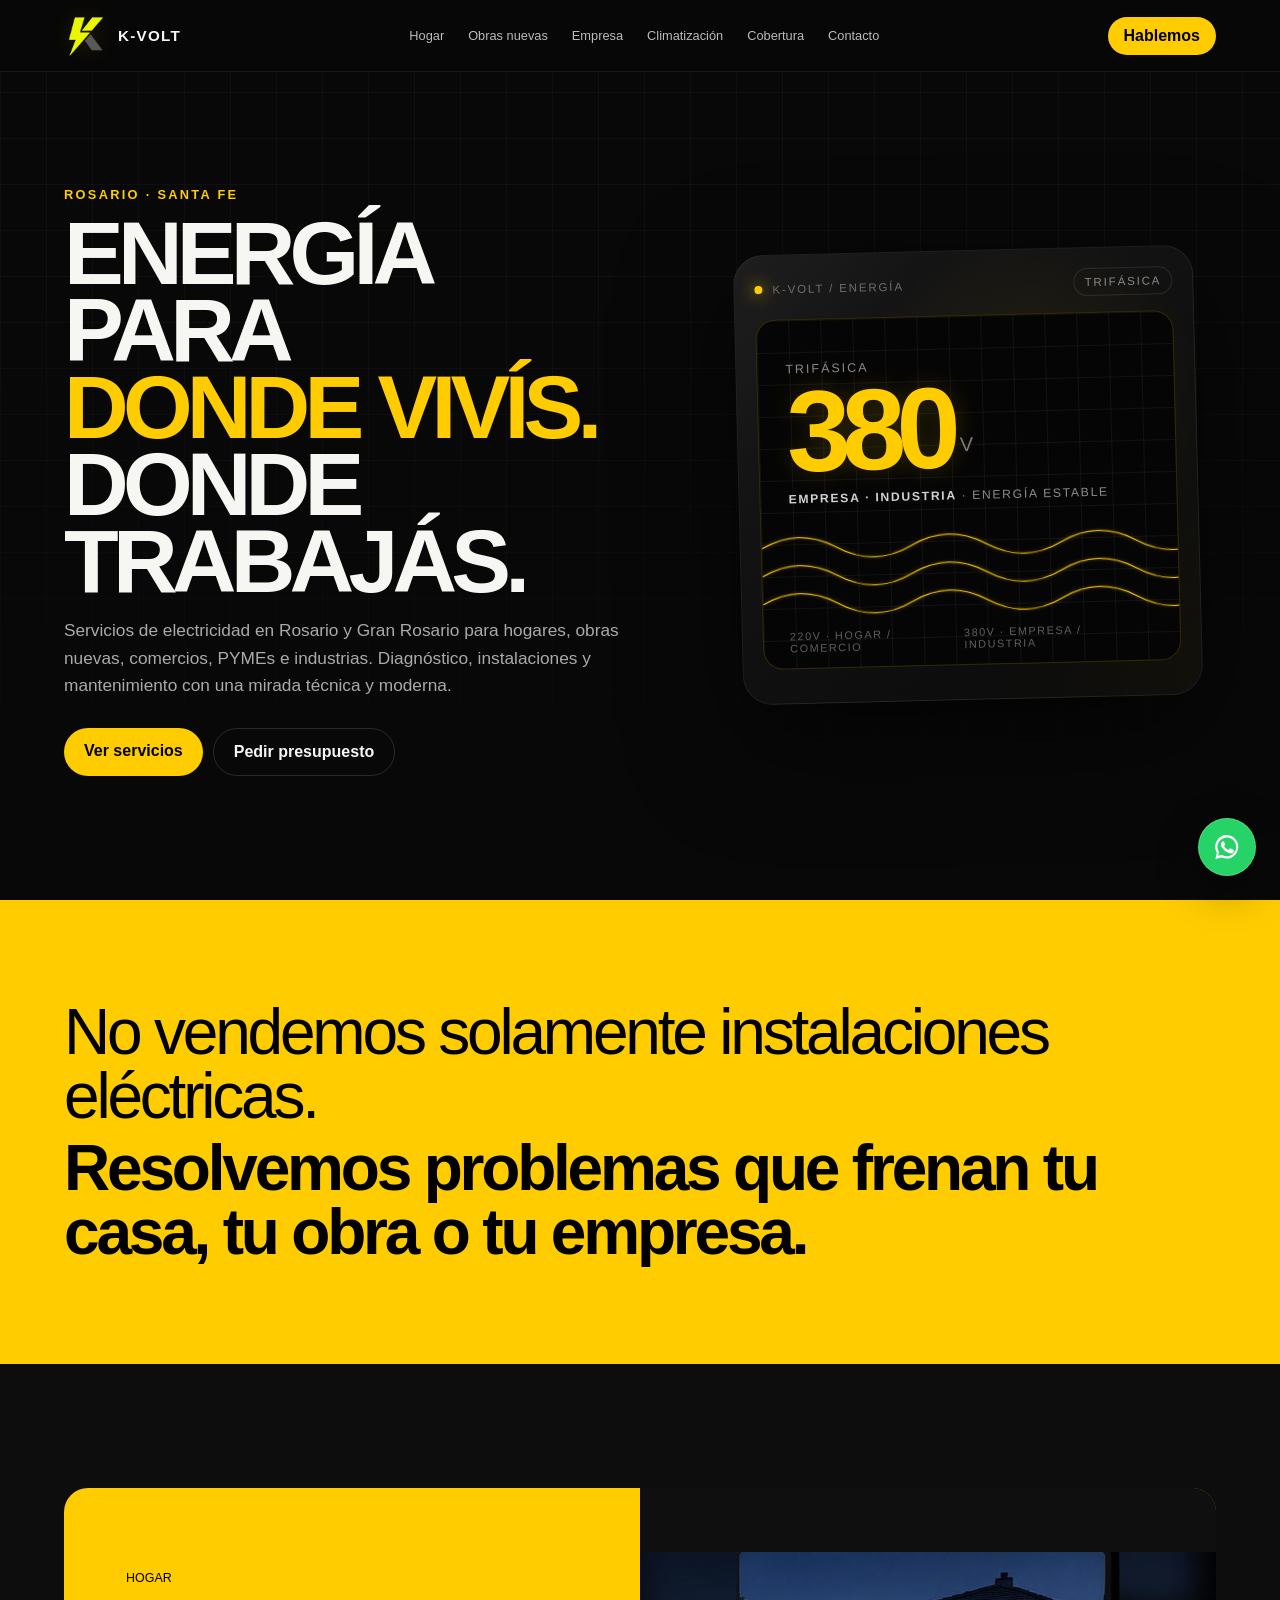
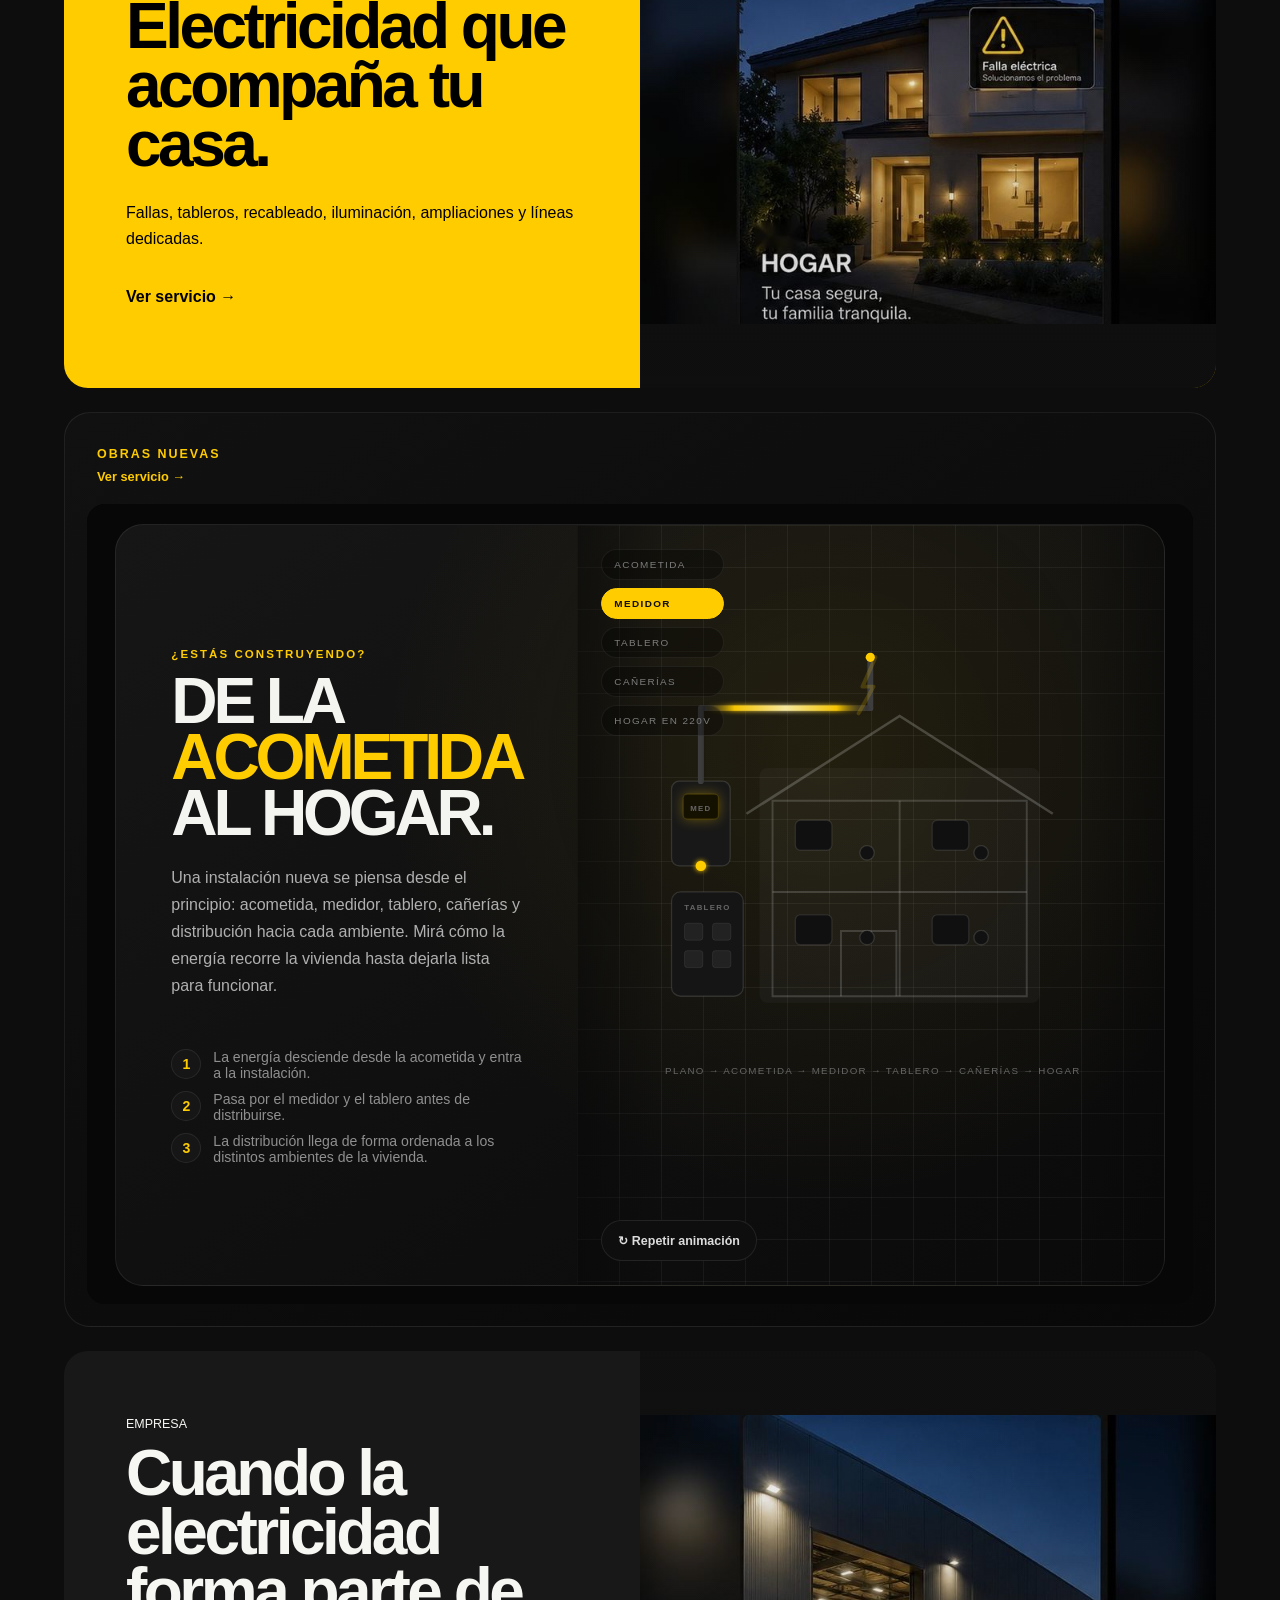
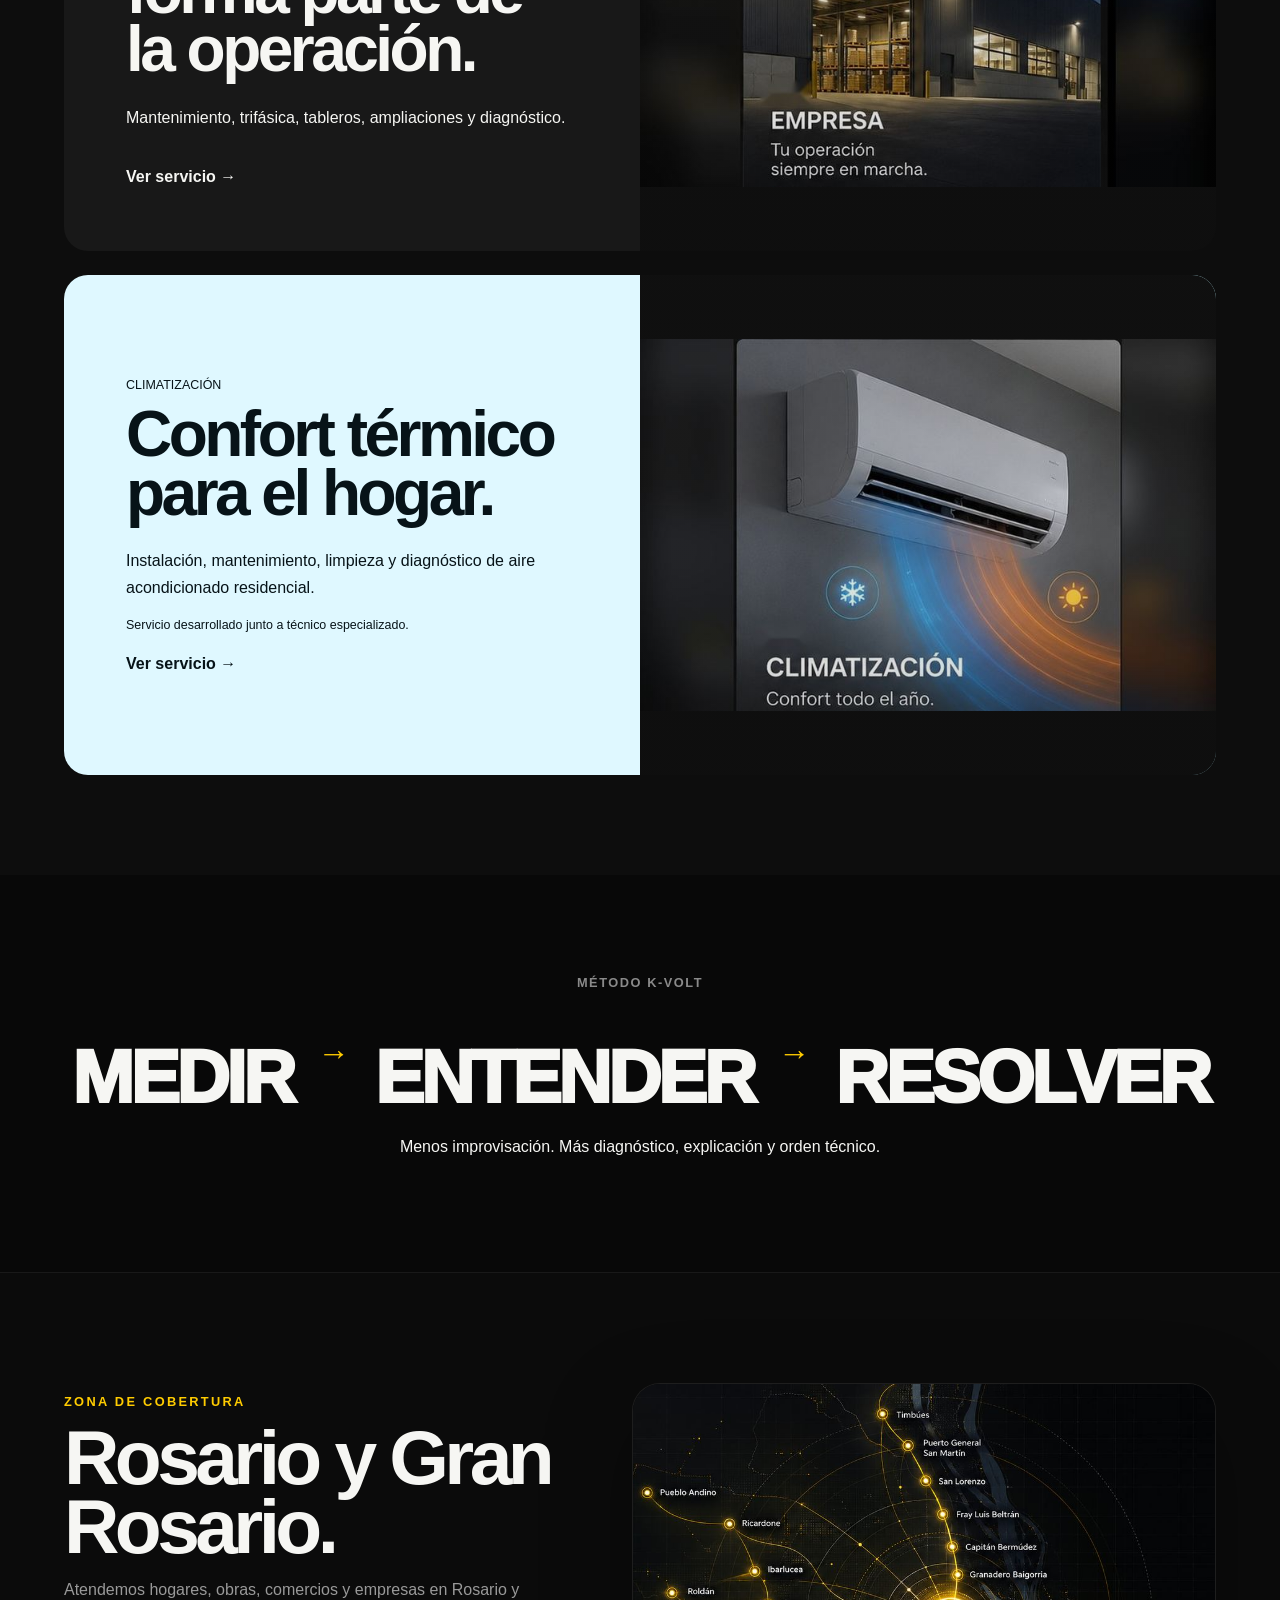
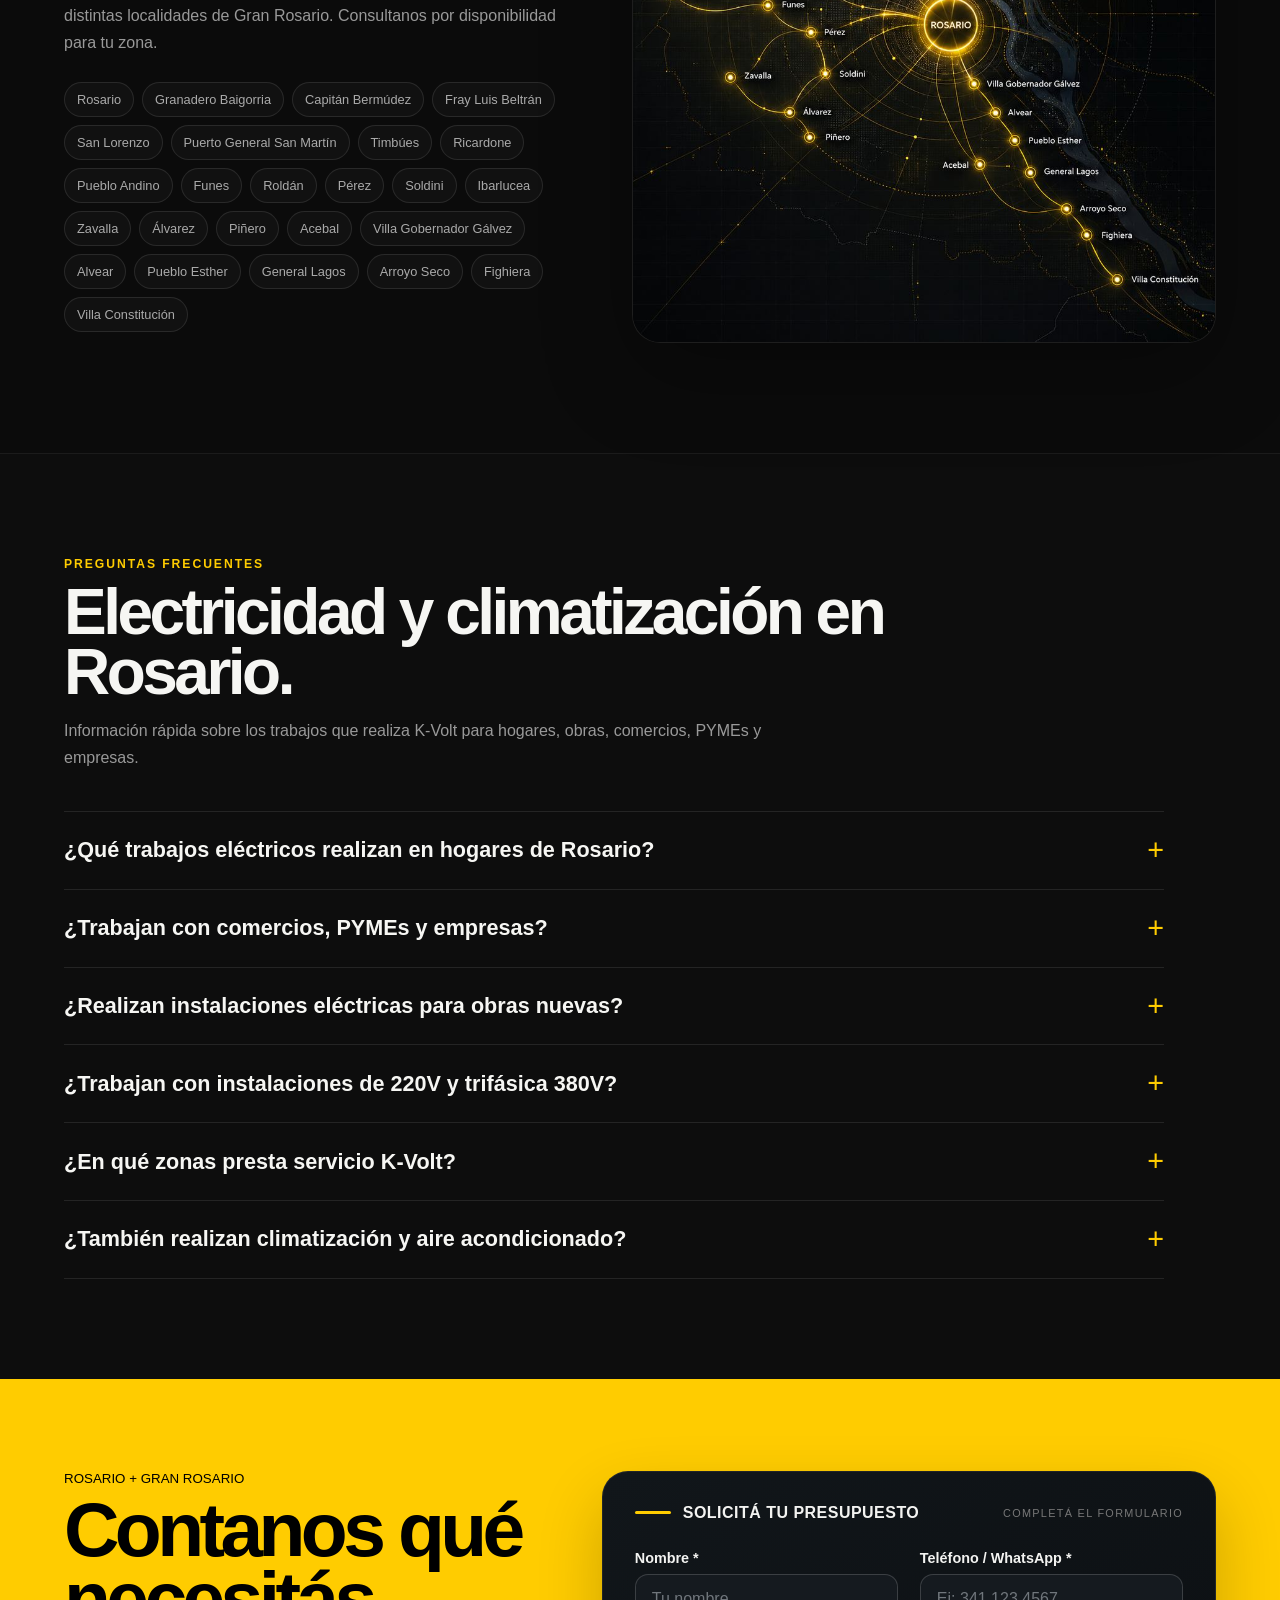
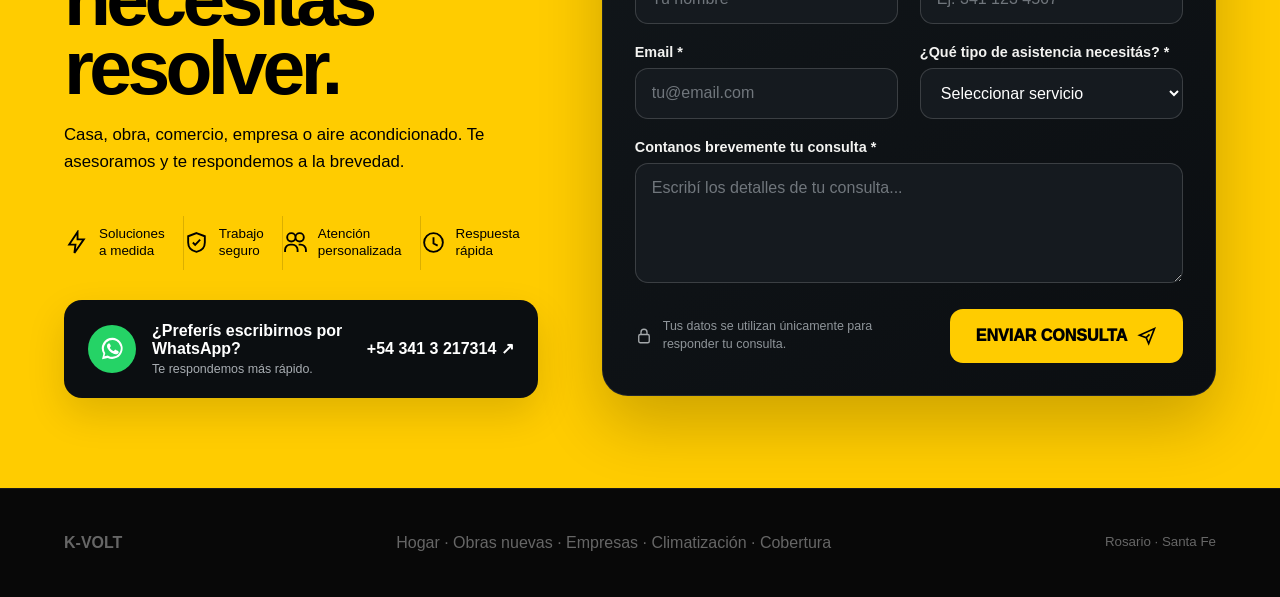
==== commit fcd59d2f: "Contextualizar consultas por servicio y ajustar acceso a Obras" ====
--- a/index.html
+++ b/index.html
@@ -286,9 +286,10 @@
 .new-build-heading{
   padding:12px 10px 20px;
   display:flex;
-  align-items:end;
-  gap:18px;
-  flex-wrap:wrap;
+  flex-direction:column;
+  align-items:flex-start;
+  gap:8px;
+  flex-wrap:nowrap;
 }
 .new-build-heading span{
   color:#ffcc00;
@@ -783,7 +784,7 @@
 .seo-faq details[open] summary:after{content:"−"}
 .seo-faq-answer{padding:0 0 25px;color:#aaa;line-height:1.7;max-width:900px}
 .seo-faq-answer a{color:var(--y);font-weight:800}
-.new-build-seo-link{margin-left:auto;color:#ffcc00;font-size:.8rem;font-weight:900}
+.new-build-seo-link{margin-left:0;color:#ffcc00;font-size:.8rem;font-weight:900}
 @media(max-width:600px){.seo-faq{padding:80px 18px}.new-build-seo-link{width:100%;margin-left:0}}
 
 
@@ -1247,6 +1248,22 @@
 
 if (contactForm && formStatus && contactSendOverlay) {
   const submitButton = contactForm.querySelector('.contact-submit');
+  const serviceSelect = document.getElementById('servicio');
+
+  // Si el usuario llega desde una subpágina de servicio, preseleccionar el motivo.
+  const serviceParam = new URLSearchParams(window.location.search).get('servicio');
+  const serviceMap = {
+    hogar: 'Asistencia para mi hogar',
+    obras: 'Obra nueva / ampliación',
+    empresa: 'Asistencia para mi comercio o empresa',
+    climatizacion: 'Climatización / aire acondicionado'
+  };
+  if (serviceSelect && serviceParam && serviceMap[serviceParam]) {
+    serviceSelect.value = serviceMap[serviceParam];
+    if (window.location.hash === '#contacto') {
+      history.replaceState({}, '', window.location.pathname + '#contacto');
+    }
+  }
   const originalButtonHtml = submitButton ? submitButton.innerHTML : '';
 
   const setOverlayState = (state, title, text) => {
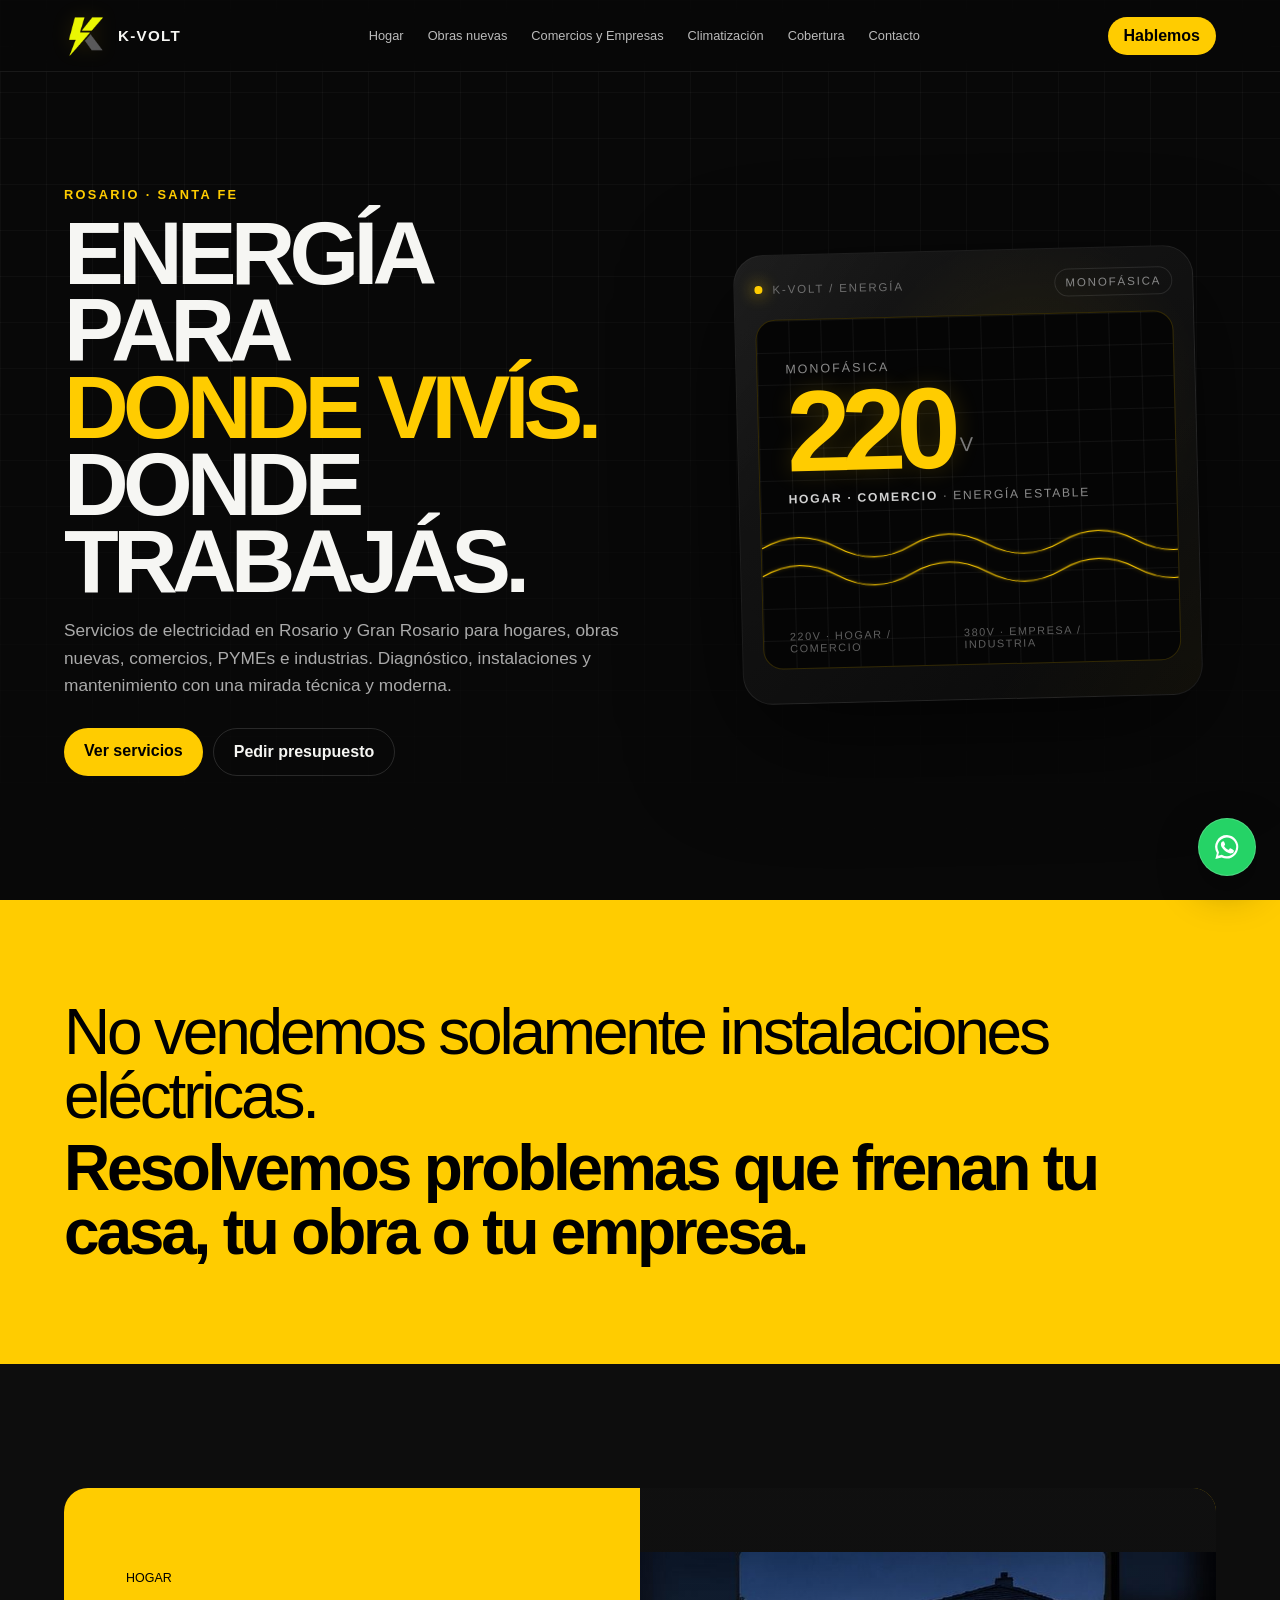
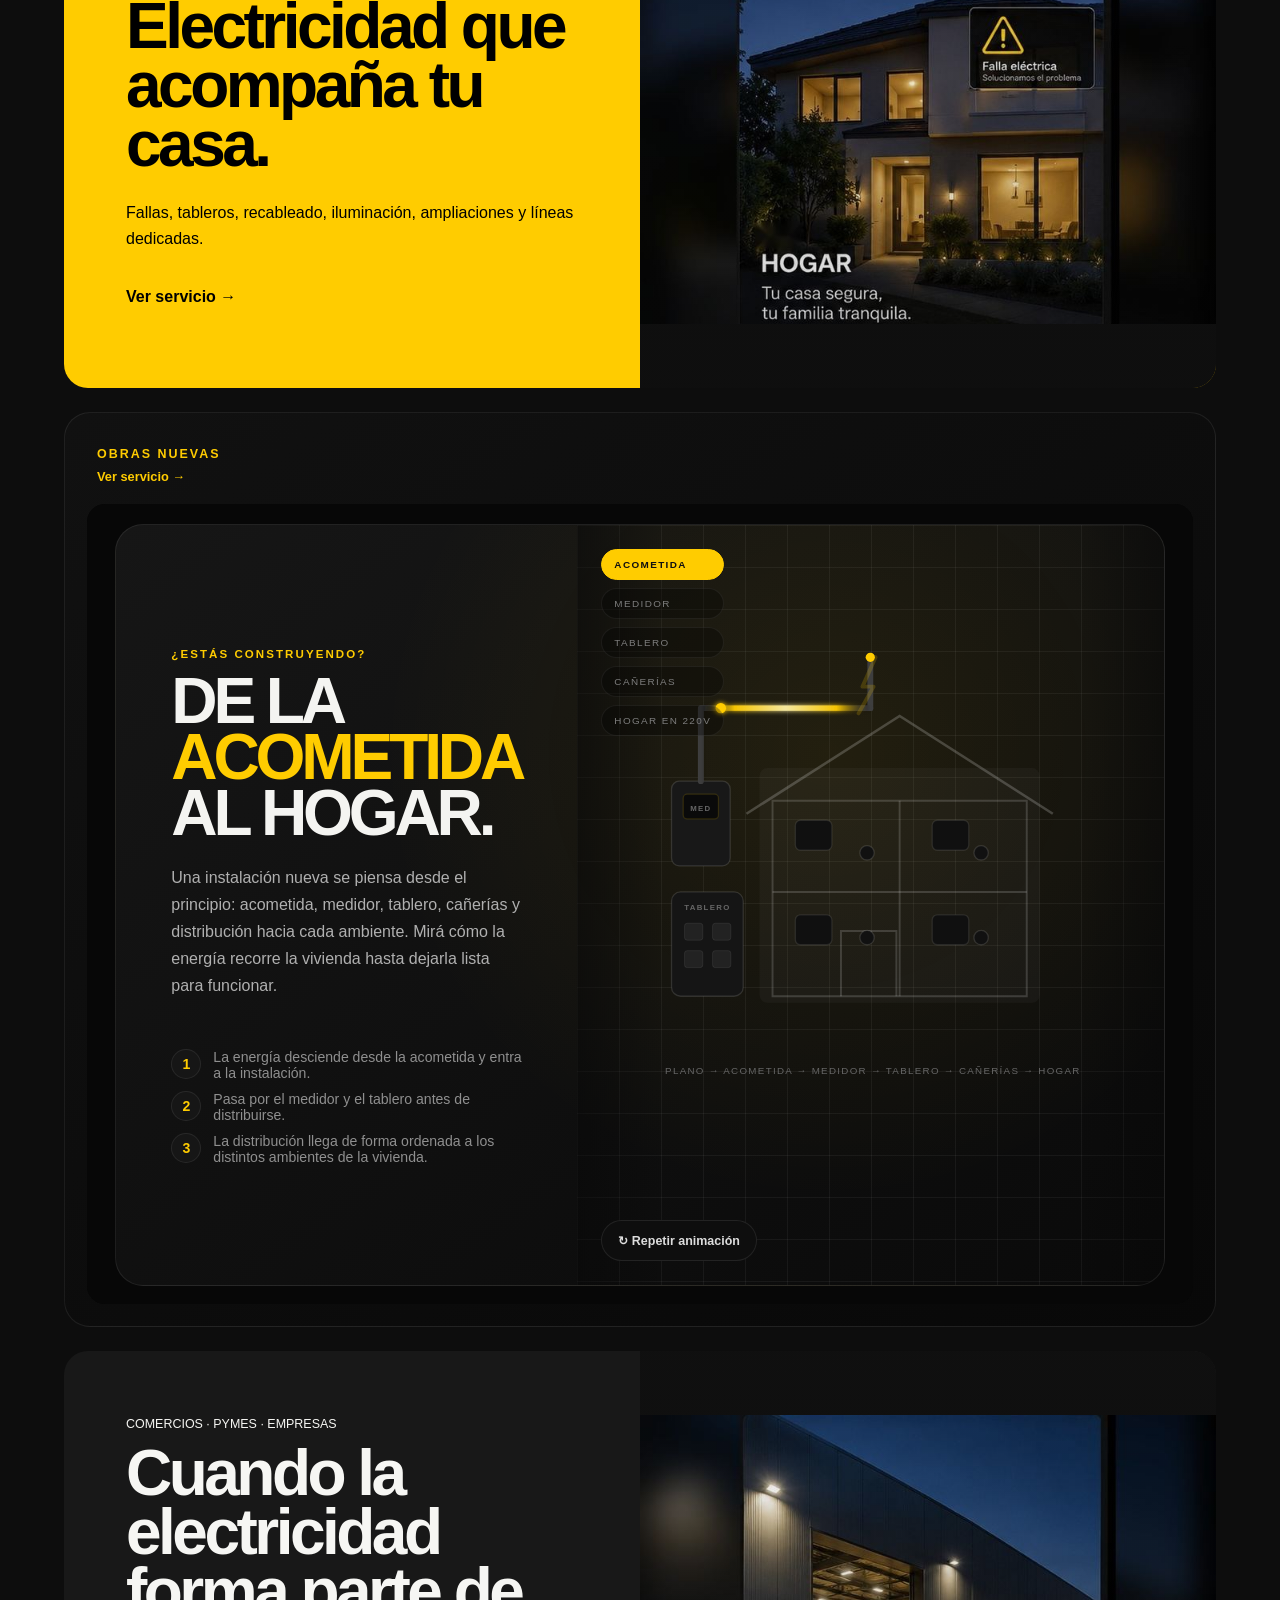
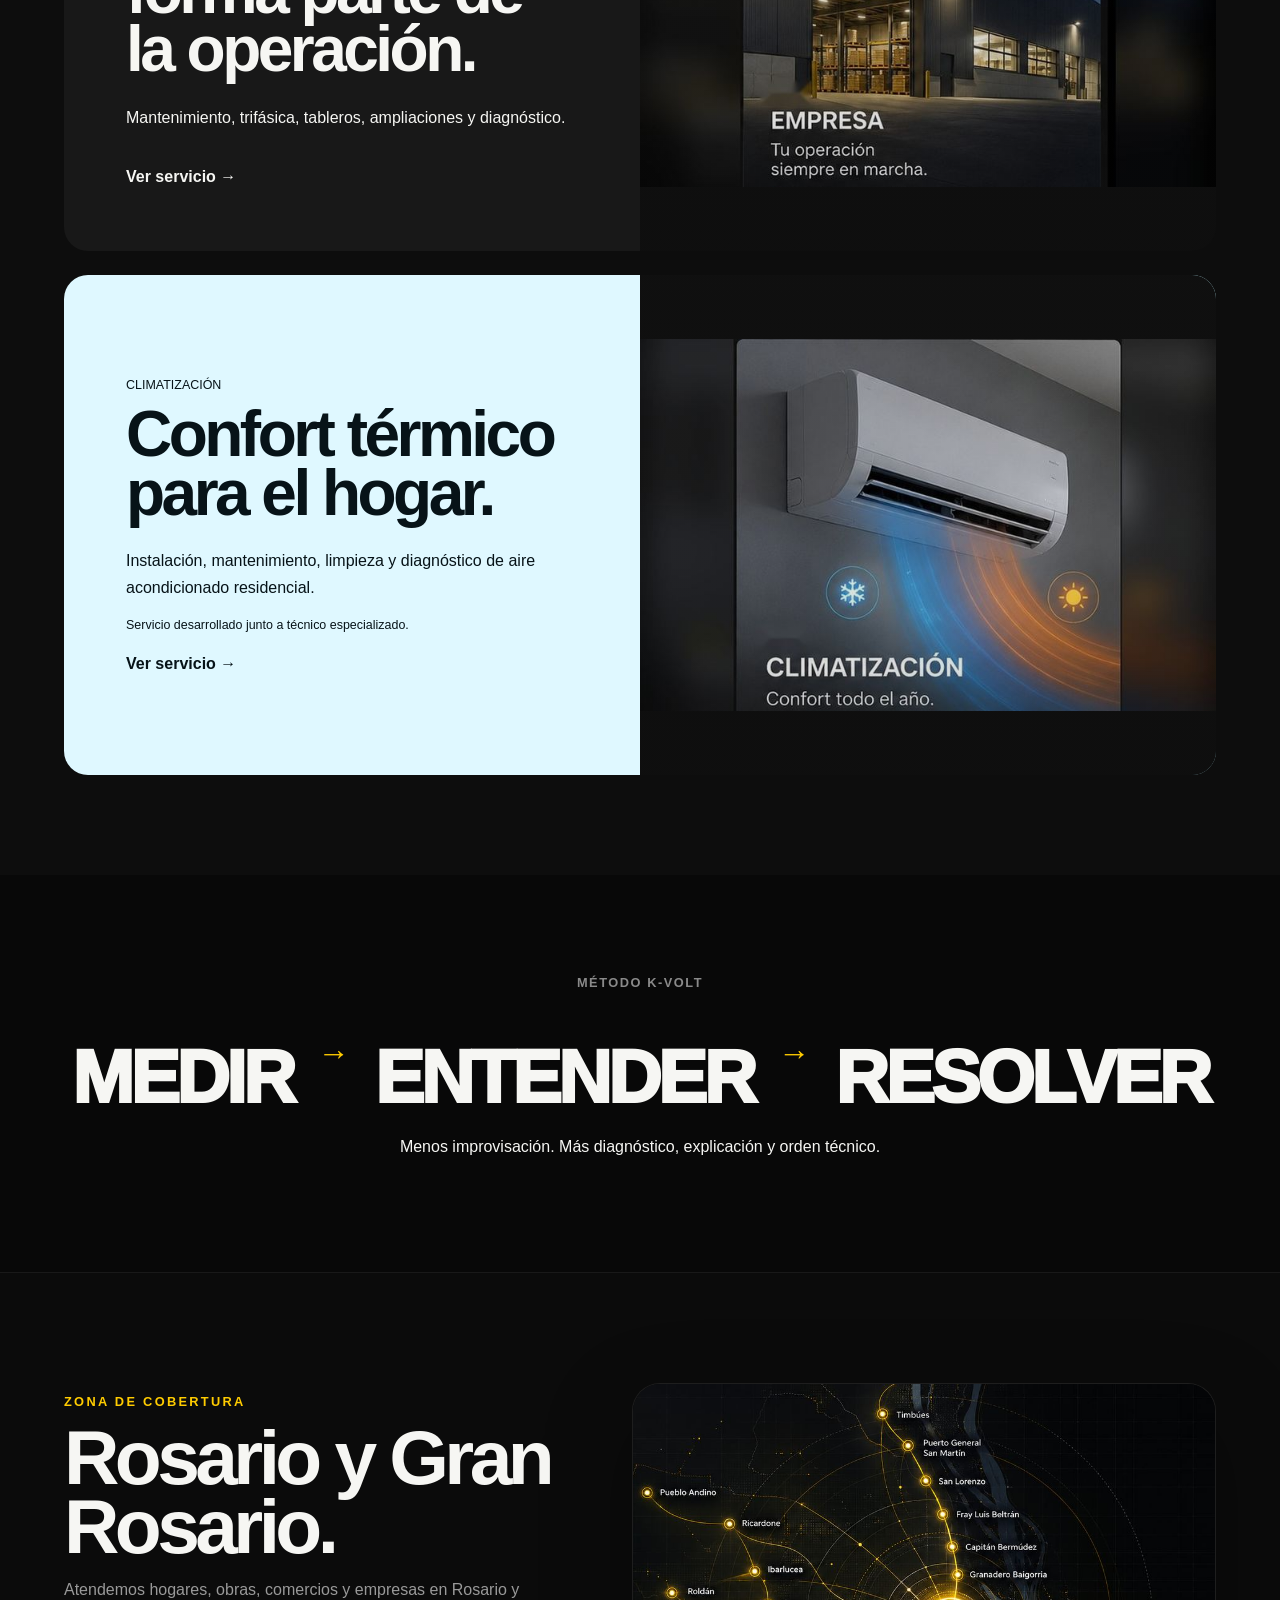
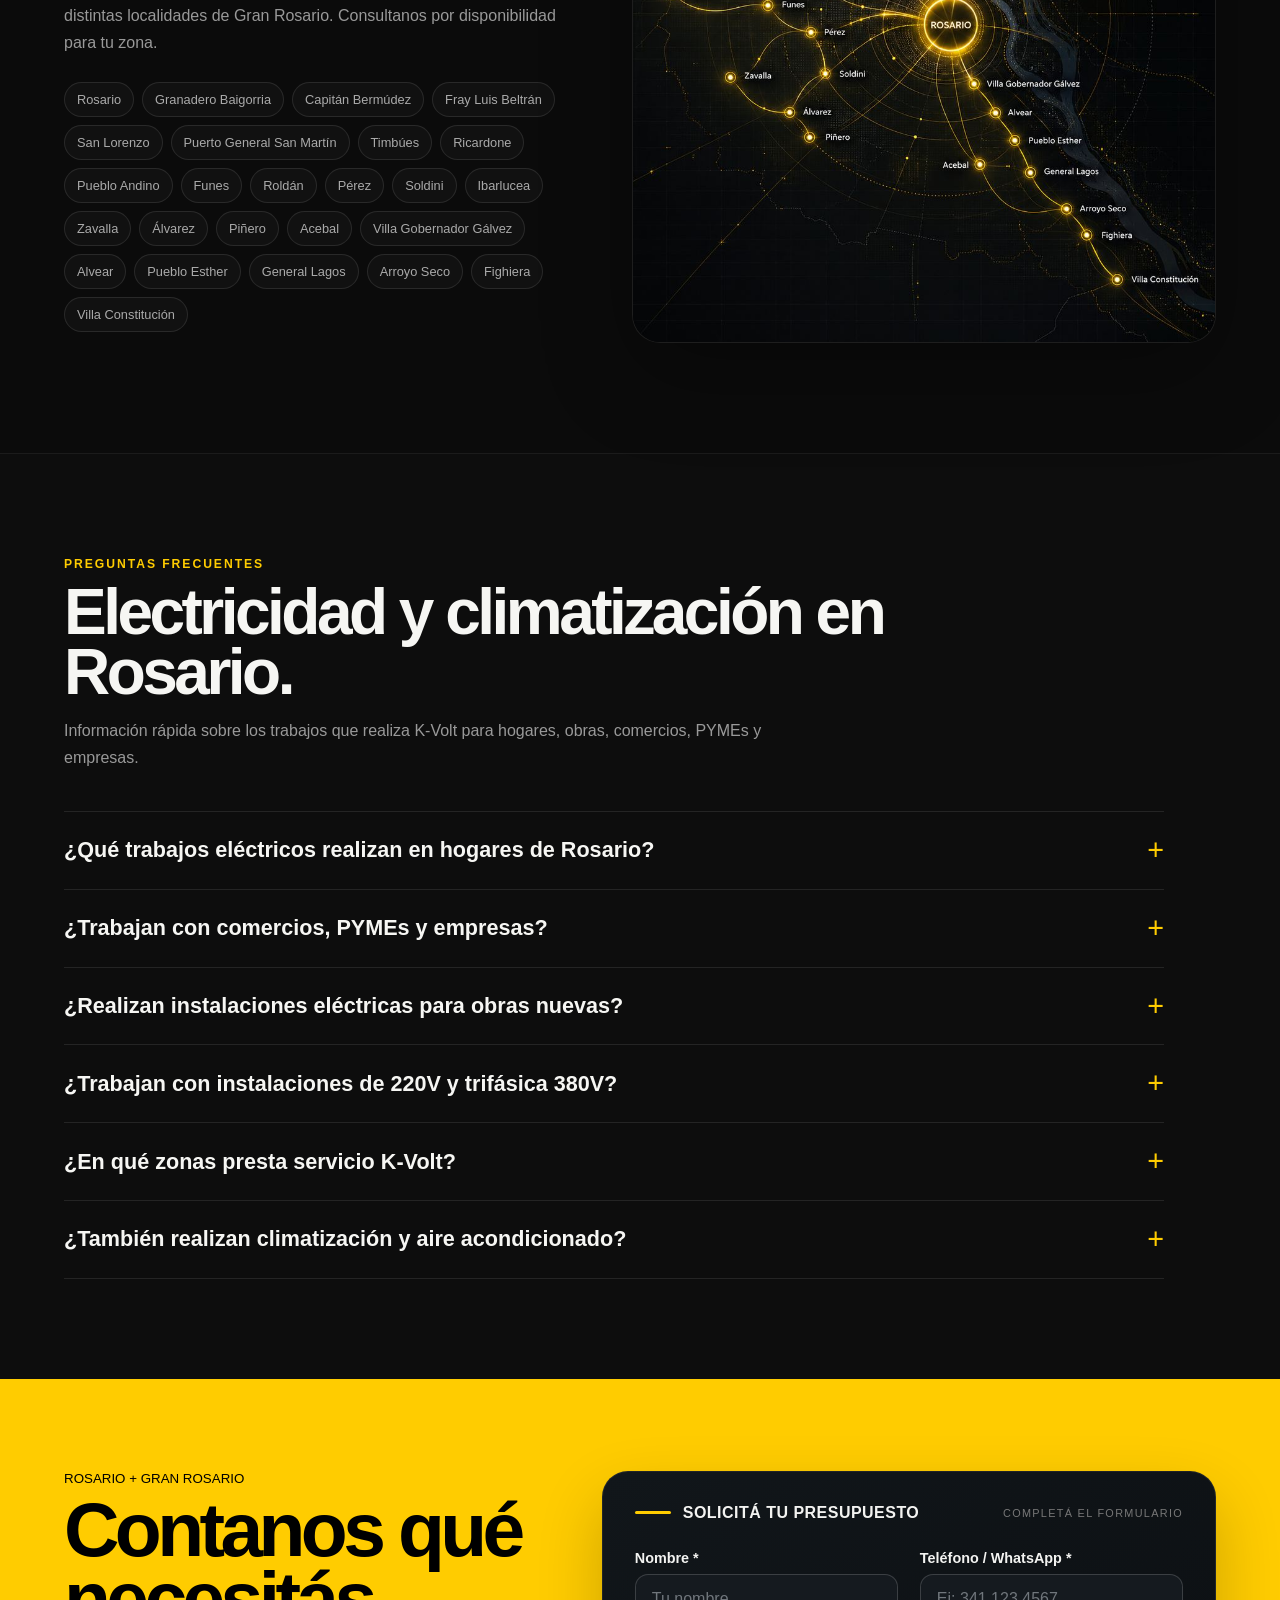
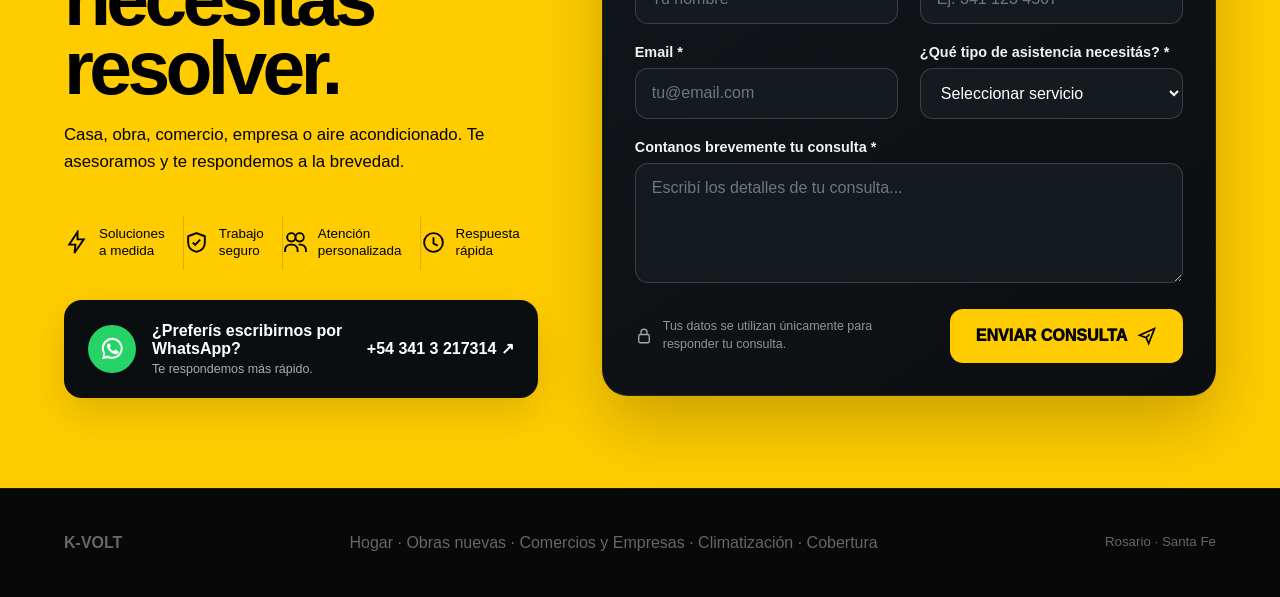
==== commit f53e51fc: "Optimizar sección Comercios y Empresas para SEO" ====
--- a/index.html
+++ b/index.html
@@ -3,7 +3,7 @@
 <head>
 <meta charset="utf-8">
 <meta name="viewport" content="width=device-width,initial-scale=1">
-<title>Electricista en Rosario | Hogar, Empresas y Obras | K-Volt</title>
+<title>Electricista en Rosario | Hogar, Obras, Comercios y Empresas | K-Volt</title>
 <meta name="description" content="Servicios de electricidad en Rosario y Gran Rosario para hogares, obras nuevas, comercios, PYMEs e industrias. Instalaciones, tableros, diagnóstico, mantenimiento, 220V, 380V y climatización residencial.">
 <meta name="robots" content="noindex,nofollow">
 <meta name="theme-color" content="#080808">
@@ -12,7 +12,7 @@
 <meta property="og:locale" content="es_AR">
 <meta property="og:type" content="website">
 <meta property="og:site_name" content="K-Volt">
-<meta property="og:title" content="Electricista en Rosario | Hogar, Empresas y Obras | K-Volt">
+<meta property="og:title" content="Electricista en Rosario | Hogar, Obras, Comercios y Empresas | K-Volt">
 <meta property="og:description" content="Electricidad para hogares, obras nuevas, comercios, PYMEs e industrias en Rosario y Gran Rosario.">
 <meta property="og:url" content="https://kvolt.com.ar/">
 <meta property="og:image" content="https://kvolt.com.ar/assets/empresa.jpg">
@@ -914,7 +914,7 @@
 
 <header>
   <a class="logo" href="#top" aria-label="K-Volt - Inicio"><img class="logo-mark" src="assets/kvolt-isotipo-web.png" alt=""><span class="logo-word">K-VOLT</span></a>
-  <nav id="mainNav"><a href="#hogar">Hogar</a><a href="#obras">Obras nuevas</a><a href="#empresa">Empresa</a><a href="#clima">Climatización</a><a href="#cobertura">Cobertura</a><a href="#contacto">Contacto</a></nav>
+  <nav id="mainNav"><a href="#hogar">Hogar</a><a href="#obras">Obras nuevas</a><a href="#empresa">Comercios y Empresas</a><a href="#clima">Climatización</a><a href="#cobertura">Cobertura</a><a href="#contacto">Contacto</a></nav>
   <a class="pill" href="#contacto">Hablemos</a>
   <button class="menu-toggle" id="menuToggle" type="button" aria-label="Abrir menú" aria-expanded="false" aria-controls="mainNav"><span></span><span></span><span></span></button>
 </header>
@@ -984,7 +984,7 @@
 
   <article class="world biz reveal" id="empresa">
       <div class="worldcopy">
-        <small>EMPRESA</small>
+        <small>COMERCIOS · PYMES · EMPRESAS</small>
         <h2>Cuando la electricidad forma parte de la operación.</h2>
         <p>Mantenimiento, trifásica, tableros, ampliaciones y diagnóstico.</p>
         <a href="electricidad-empresas/">Ver servicio →</a>
@@ -1051,7 +1051,7 @@
     </details>
     <details>
       <summary>¿Trabajan con comercios, PYMEs y empresas?</summary>
-      <div class="seo-faq-answer">Sí. Atendemos instalaciones, mantenimiento, diagnóstico, tableros, ampliaciones y necesidades eléctricas vinculadas a la operación de comercios, PYMEs y empresas. <a href="electricidad-empresas/">Ver servicios para empresas.</a></div>
+      <div class="seo-faq-answer">Sí. Atendemos instalaciones, mantenimiento, diagnóstico, tableros, ampliaciones y necesidades eléctricas vinculadas a la operación de comercios, PYMEs y empresas. <a href="electricidad-empresas/">Ver servicios para comercios y empresas.</a></div>
     </details>
     <details>
       <summary>¿Realizan instalaciones eléctricas para obras nuevas?</summary>
@@ -1166,7 +1166,7 @@
   </svg>
 </a>
 
-<footer><strong>K-VOLT</strong><span><a href="electricidad-hogar/">Hogar</a> · <a href="obras-nuevas/">Obras nuevas</a> · <a href="electricidad-empresas/">Empresas</a> · <a href="climatizacion/">Climatización</a> · <a href="#cobertura">Cobertura</a></span><small>Rosario · Santa Fe</small></footer>
+<footer><strong>K-VOLT</strong><span><a href="electricidad-hogar/">Hogar</a> · <a href="obras-nuevas/">Obras nuevas</a> · <a href="electricidad-empresas/">Comercios y Empresas</a> · <a href="climatizacion/">Climatización</a> · <a href="#cobertura">Cobertura</a></span><small>Rosario · Santa Fe</small></footer>
 
 <script>
 window.addEventListener('load', () => {
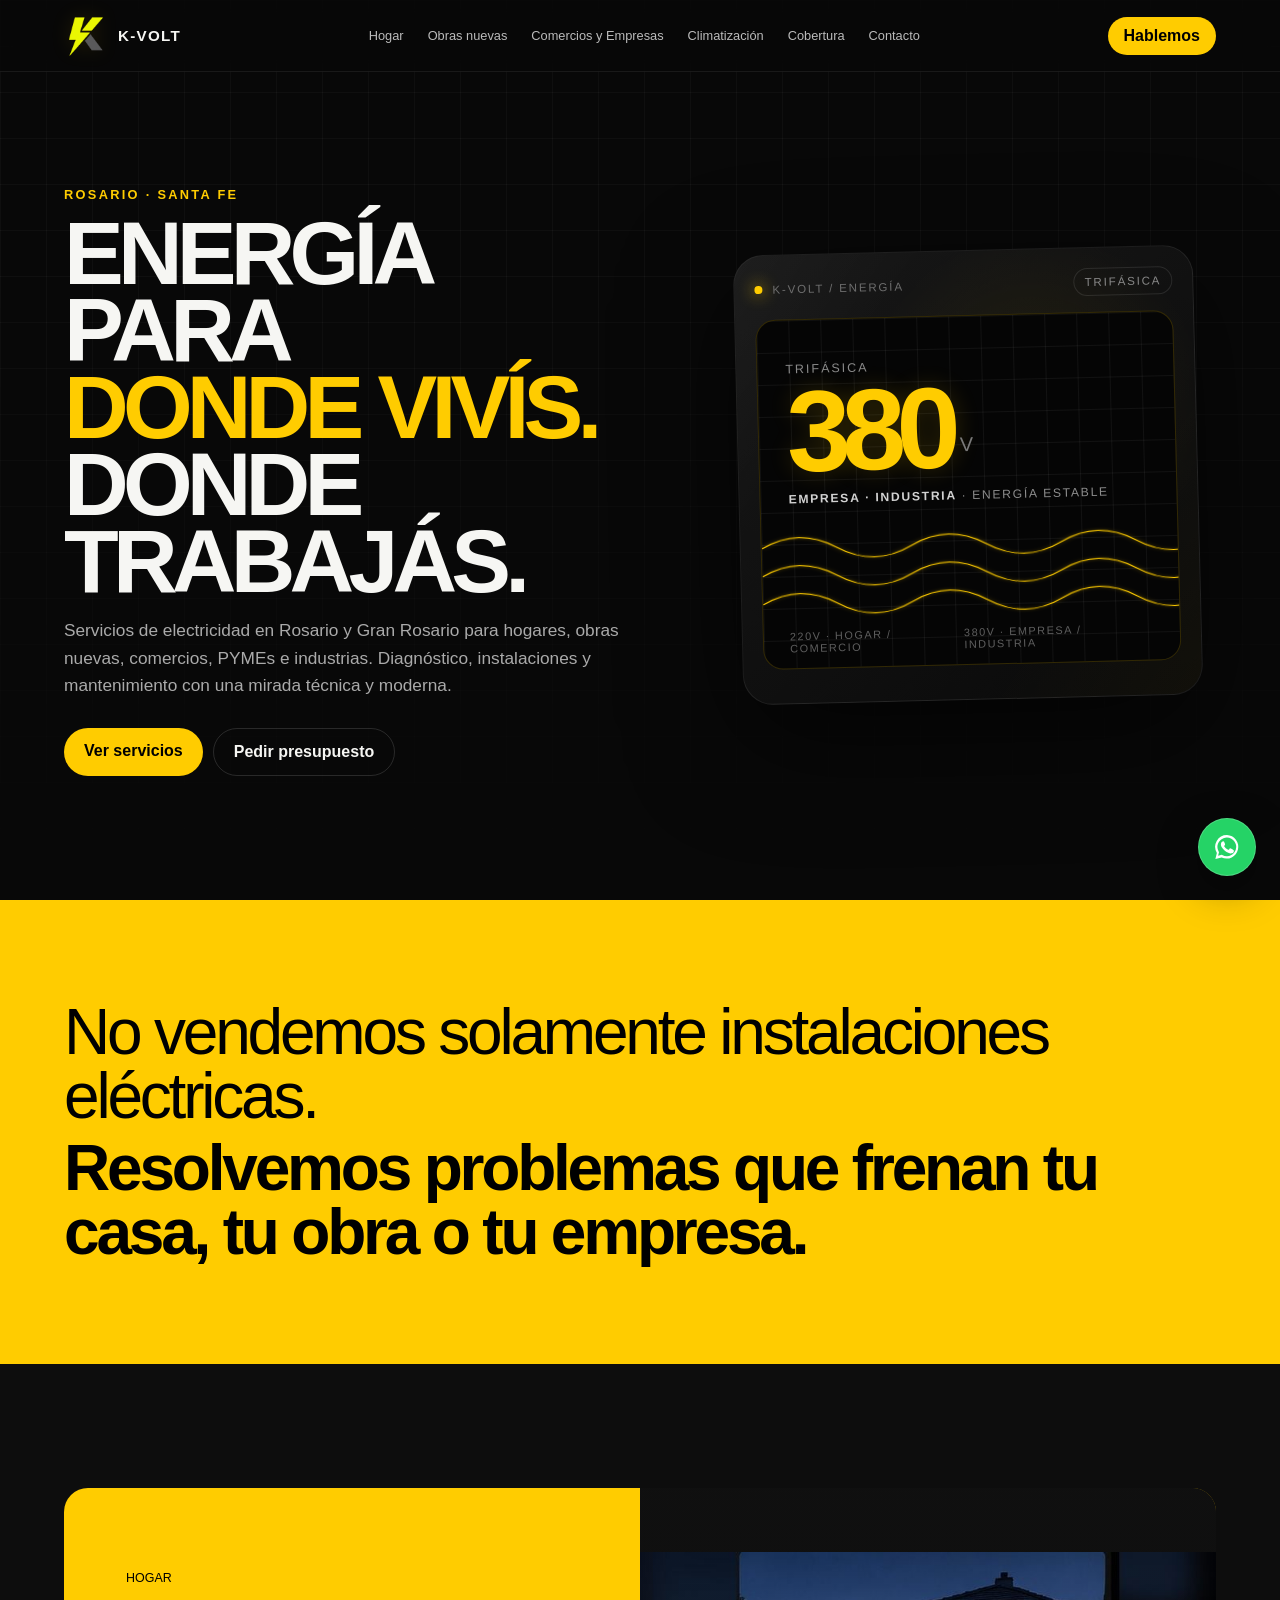
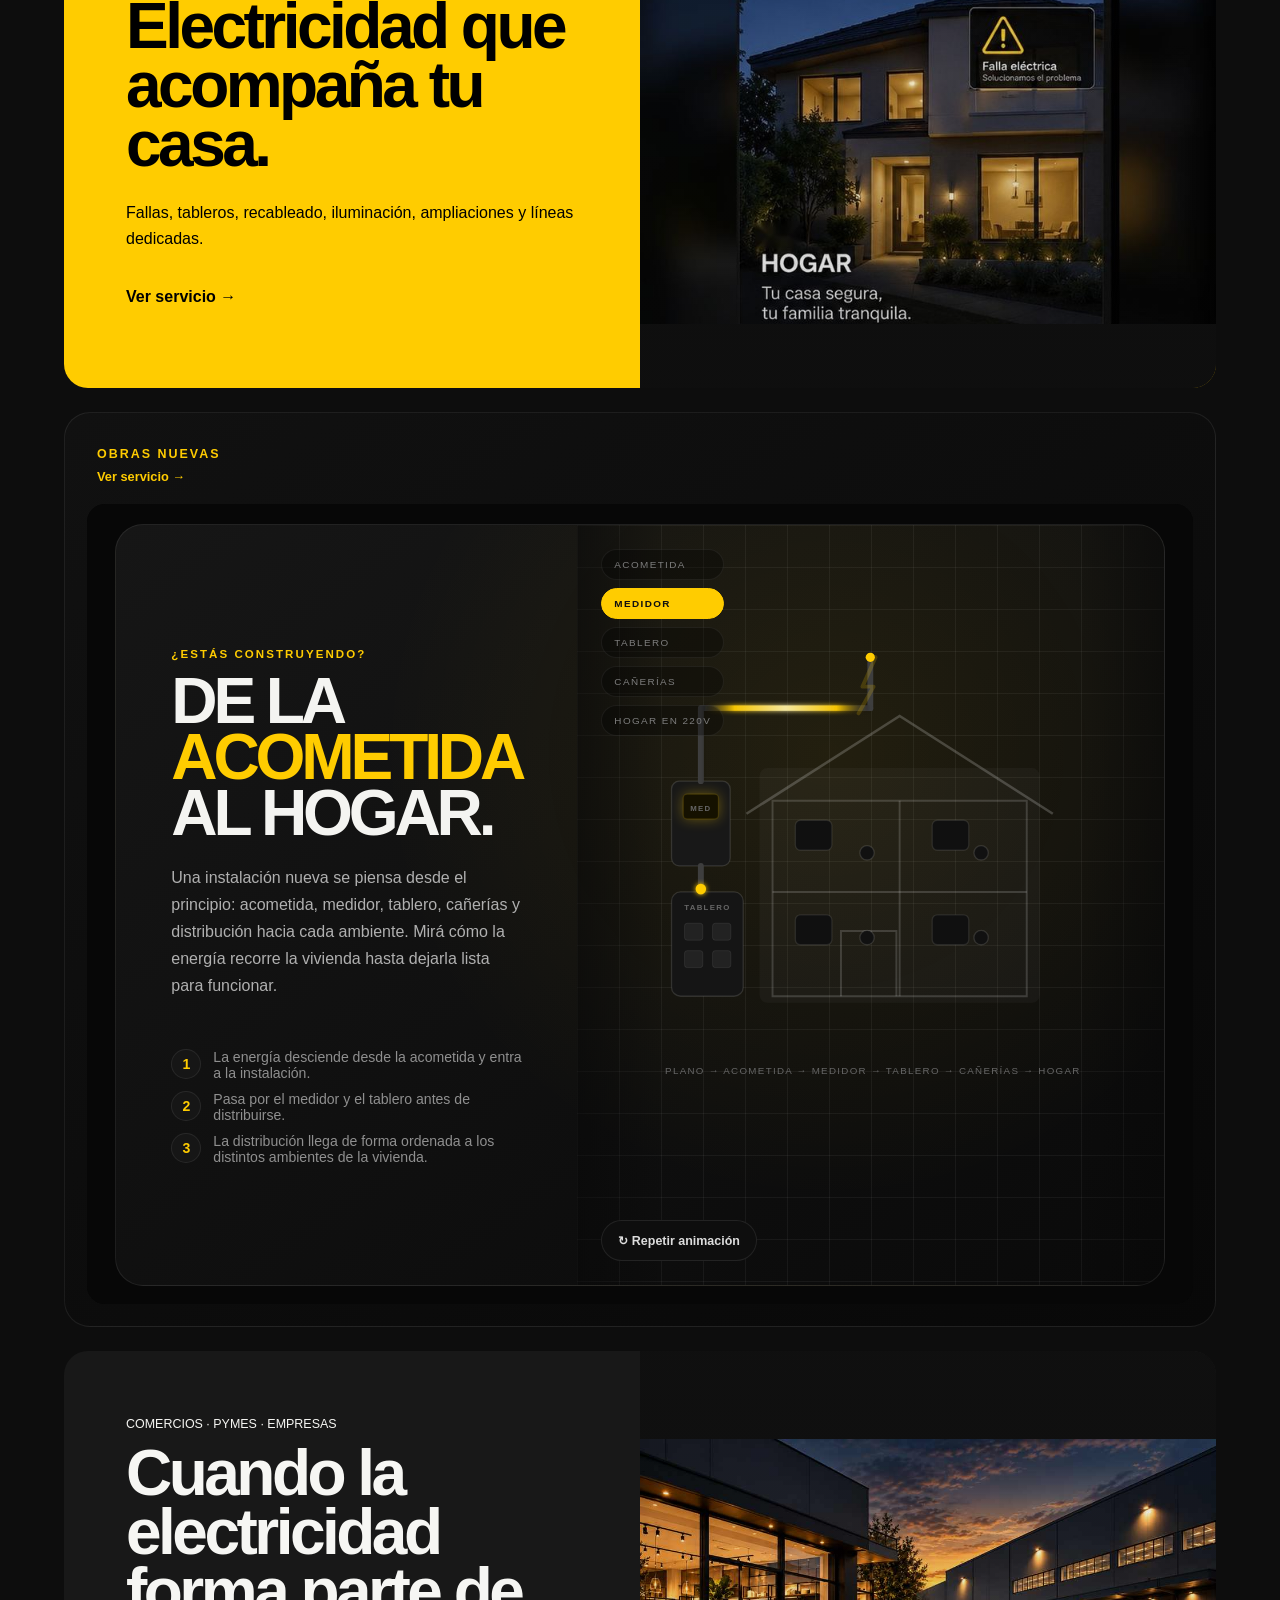
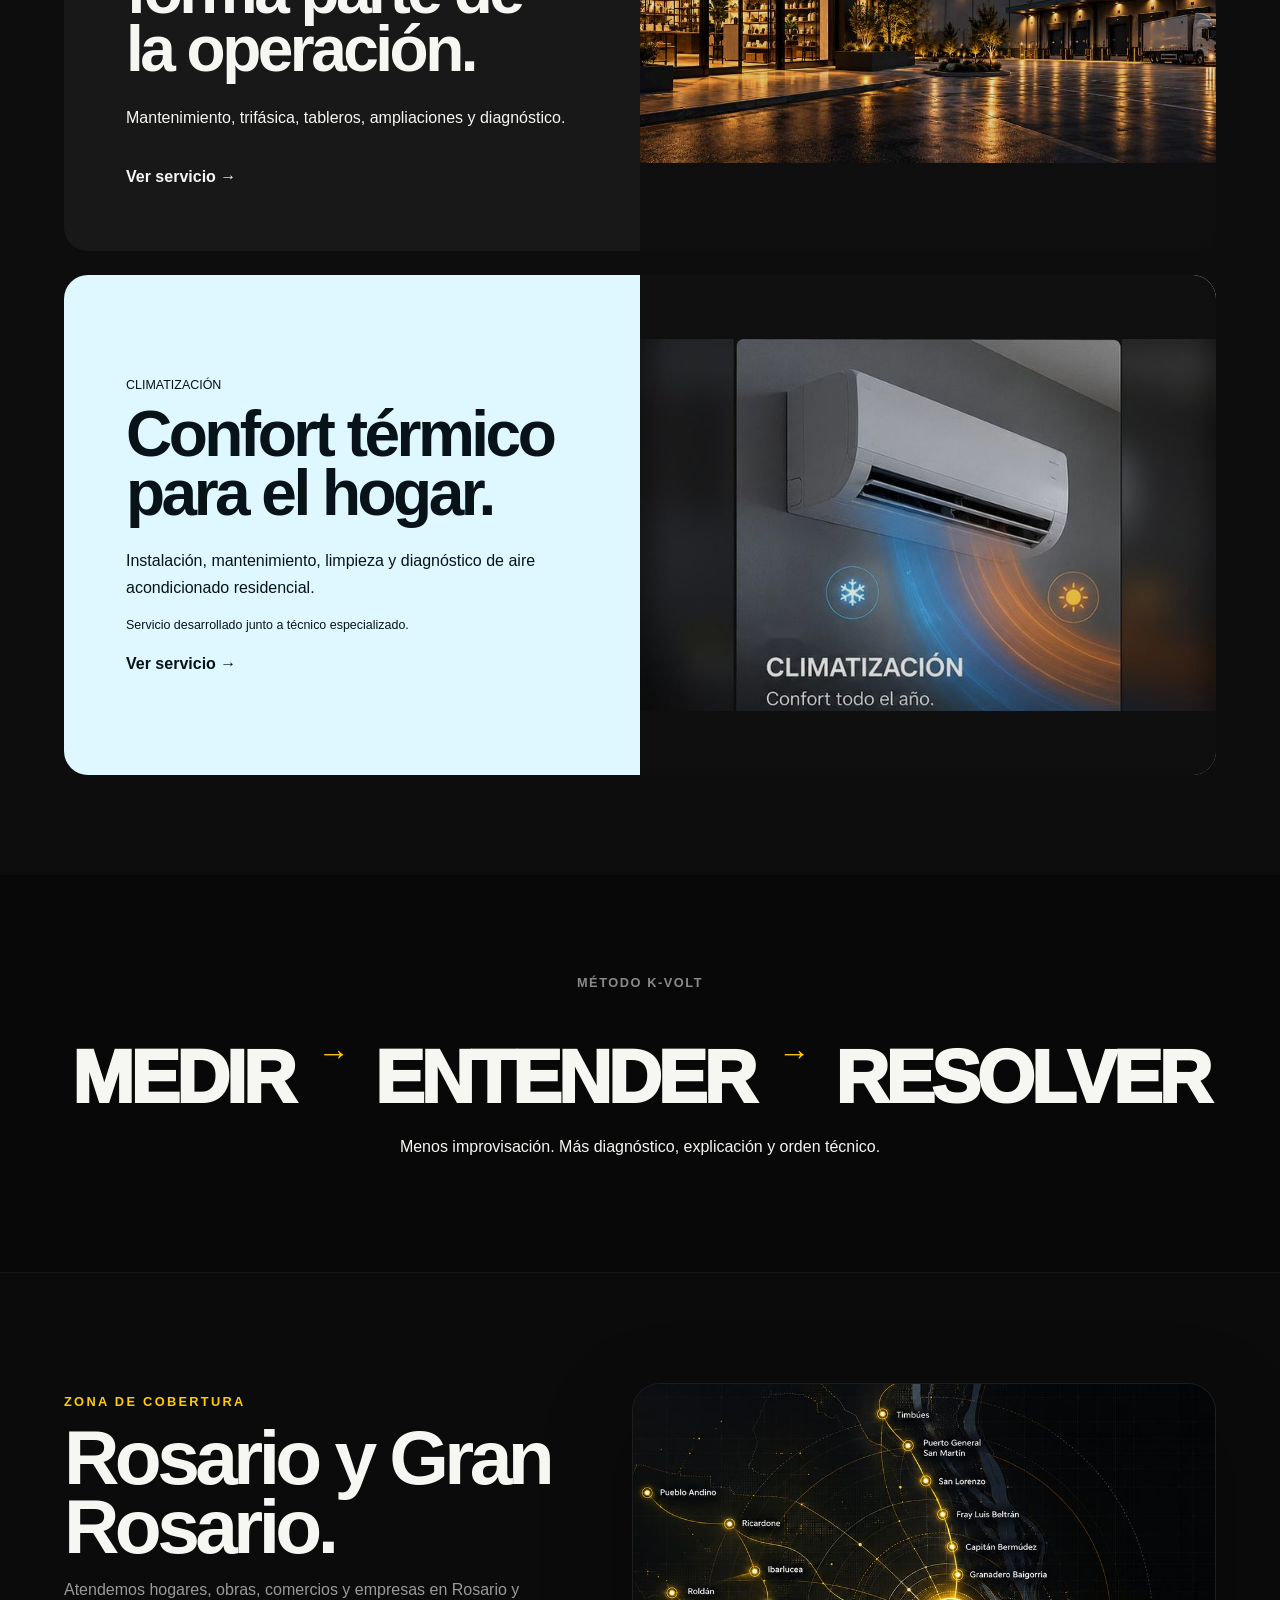
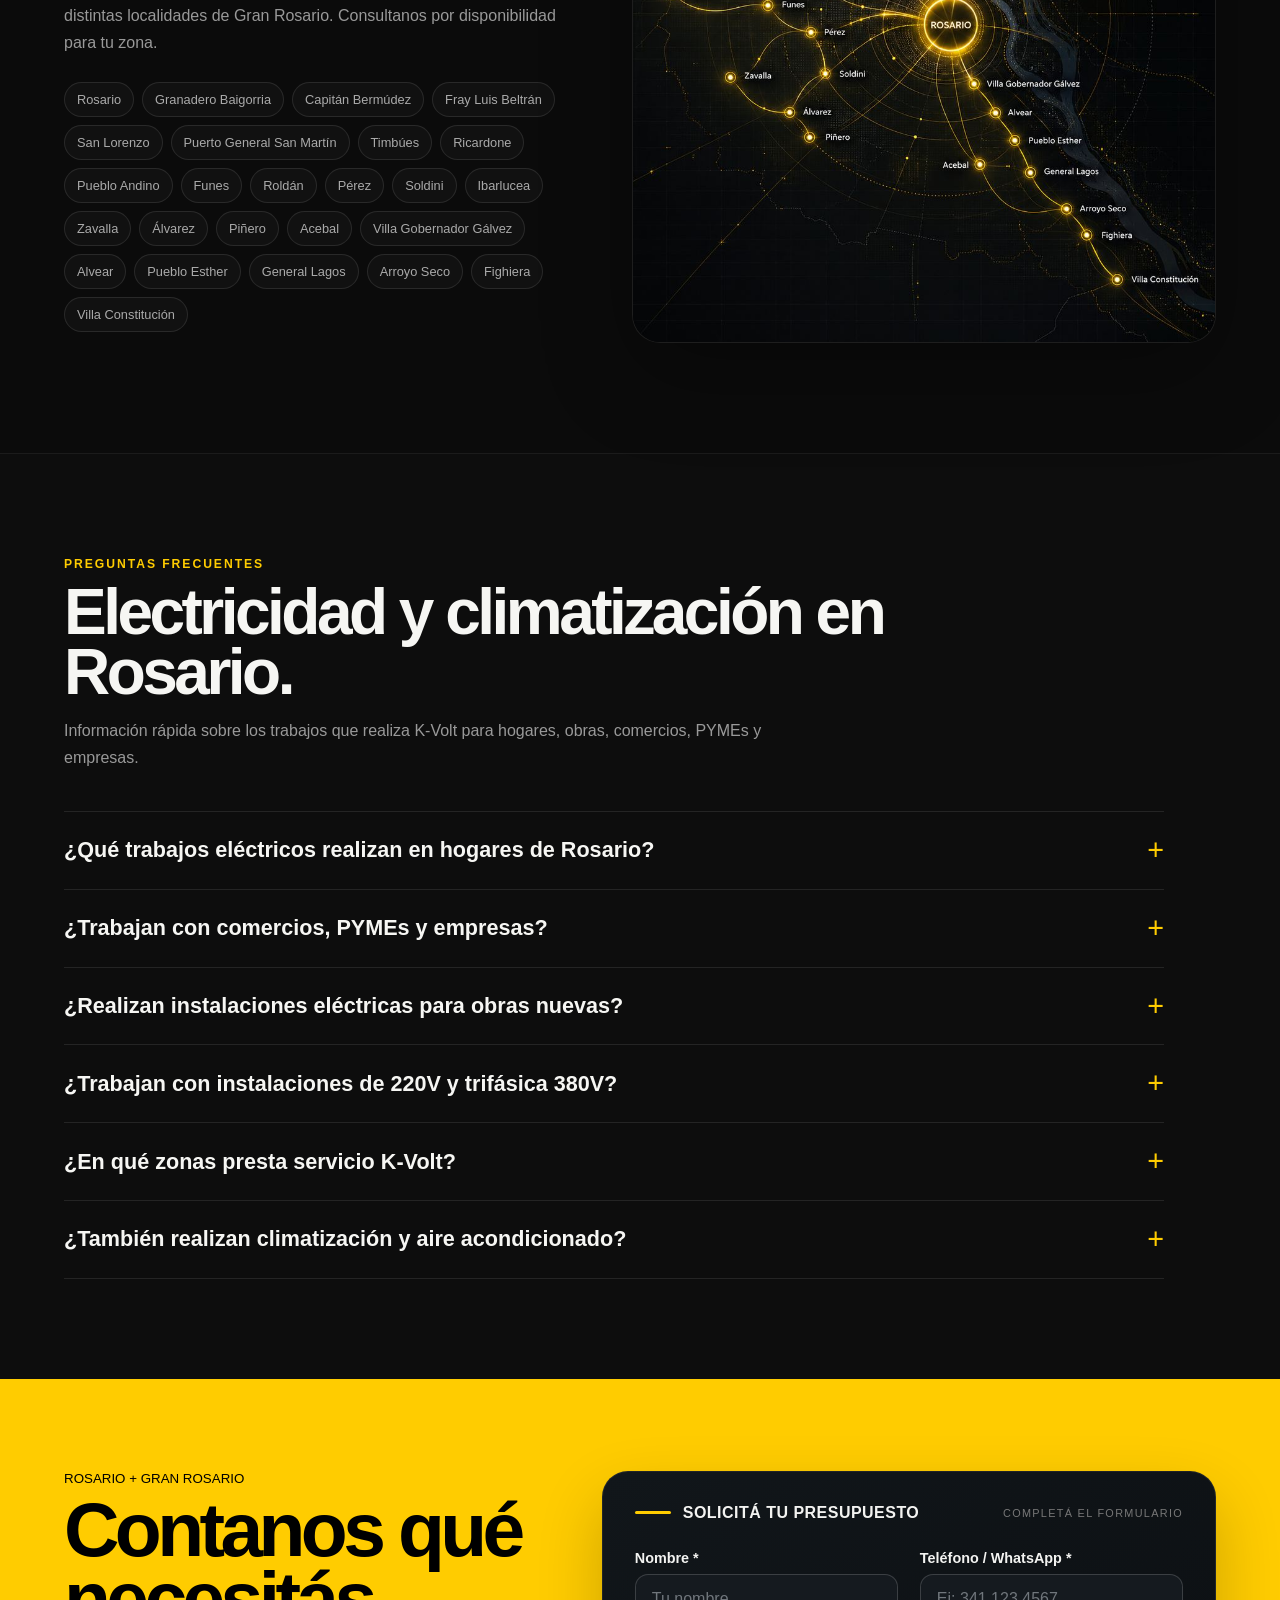
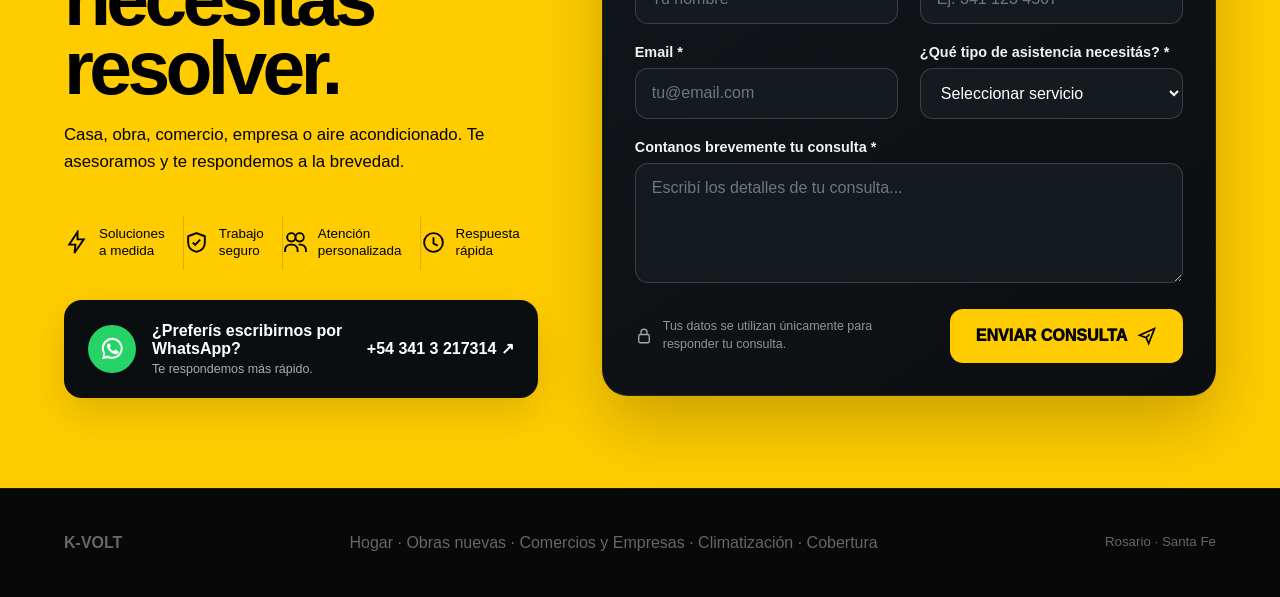
==== commit 53b1092c: "Actualizar imagen de Comercios y Empresas" ====
--- a/index.html
+++ b/index.html
@@ -15,11 +15,11 @@
 <meta property="og:title" content="Electricista en Rosario | Hogar, Obras, Comercios y Empresas | K-Volt">
 <meta property="og:description" content="Electricidad para hogares, obras nuevas, comercios, PYMEs e industrias en Rosario y Gran Rosario.">
 <meta property="og:url" content="https://kvolt.com.ar/">
-<meta property="og:image" content="https://kvolt.com.ar/assets/empresa.jpg">
+<meta property="og:image" content="https://kvolt.com.ar/assets/comercios-empresas-kvolt.jpg">
 <meta name="twitter:card" content="summary_large_image">
 <meta name="twitter:title" content="Electricista en Rosario | K-Volt">
 <meta name="twitter:description" content="Servicios eléctricos para hogares, obras nuevas, comercios, PYMEs e industrias en Rosario y Gran Rosario.">
-<meta name="twitter:image" content="https://kvolt.com.ar/assets/empresa.jpg">
+<meta name="twitter:image" content="https://kvolt.com.ar/assets/comercios-empresas-kvolt.jpg">
 <script type="application/ld+json">
 {
   "@context":"https://schema.org",
@@ -28,7 +28,7 @@
   "name":"K-Volt",
   "url":"https://kvolt.com.ar/",
   "logo":"https://kvolt.com.ar/assets/kvolt-isotipo-web.png",
-  "image":"https://kvolt.com.ar/assets/empresa.jpg",
+  "image":"https://kvolt.com.ar/assets/comercios-empresas-kvolt.jpg",
   "telephone":"+54 341 3 217314",
   "email":"contacto.kvolt@gmail.com",
   "description":"Servicios de electricidad para hogares, obras nuevas, comercios, PYMEs e industrias en Rosario y Gran Rosario.",
@@ -990,7 +990,7 @@
         <a href="electricidad-empresas/">Ver servicio →</a>
       </div>
       <div class="visual service-visual pure-image">
-        <img src="assets/empresa.jpg" alt="Electricidad, mantenimiento y tableros para empresas y PYMEs en Rosario" loading="lazy" decoding="async">
+        <img src="assets/comercios-empresas-kvolt.jpg" alt="Electricidad para comercios, locales, PYMEs y empresas en Rosario y Gran Rosario" loading="lazy" decoding="async">
       </div>
     </article>
 
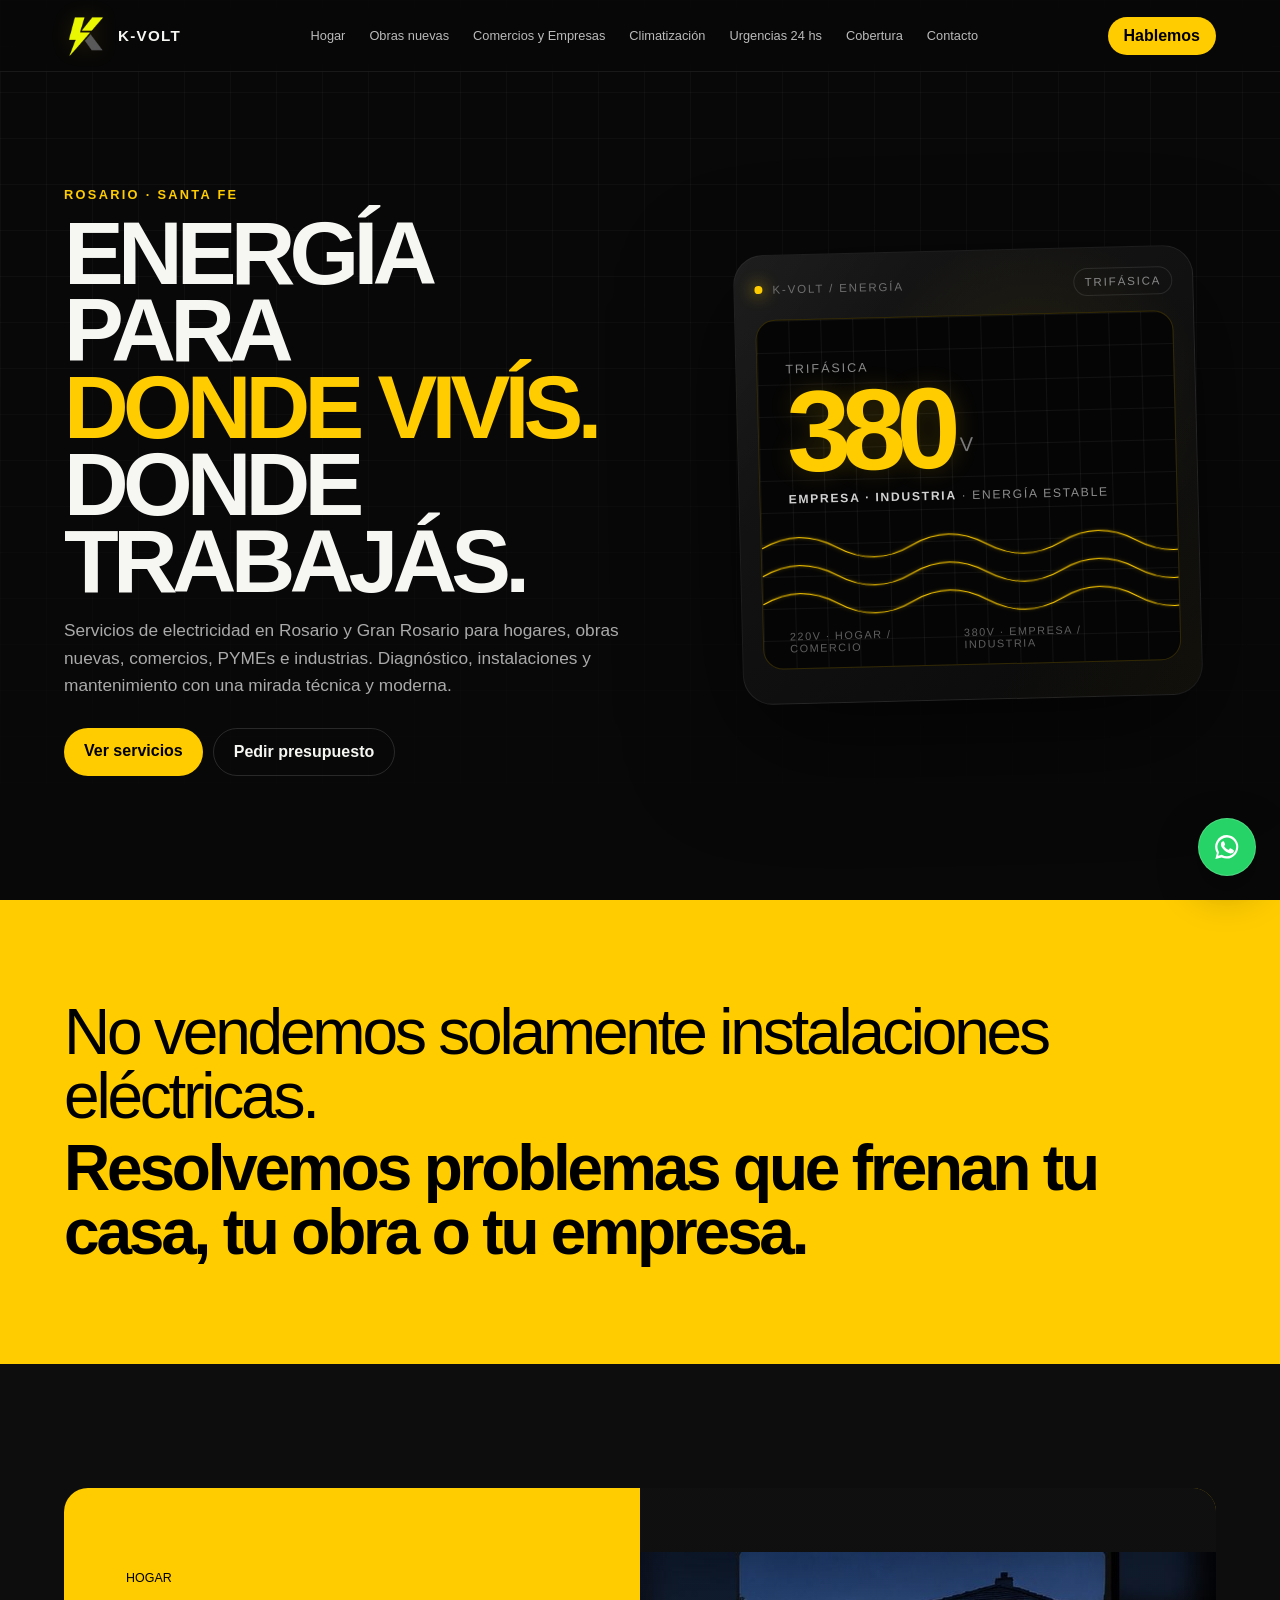
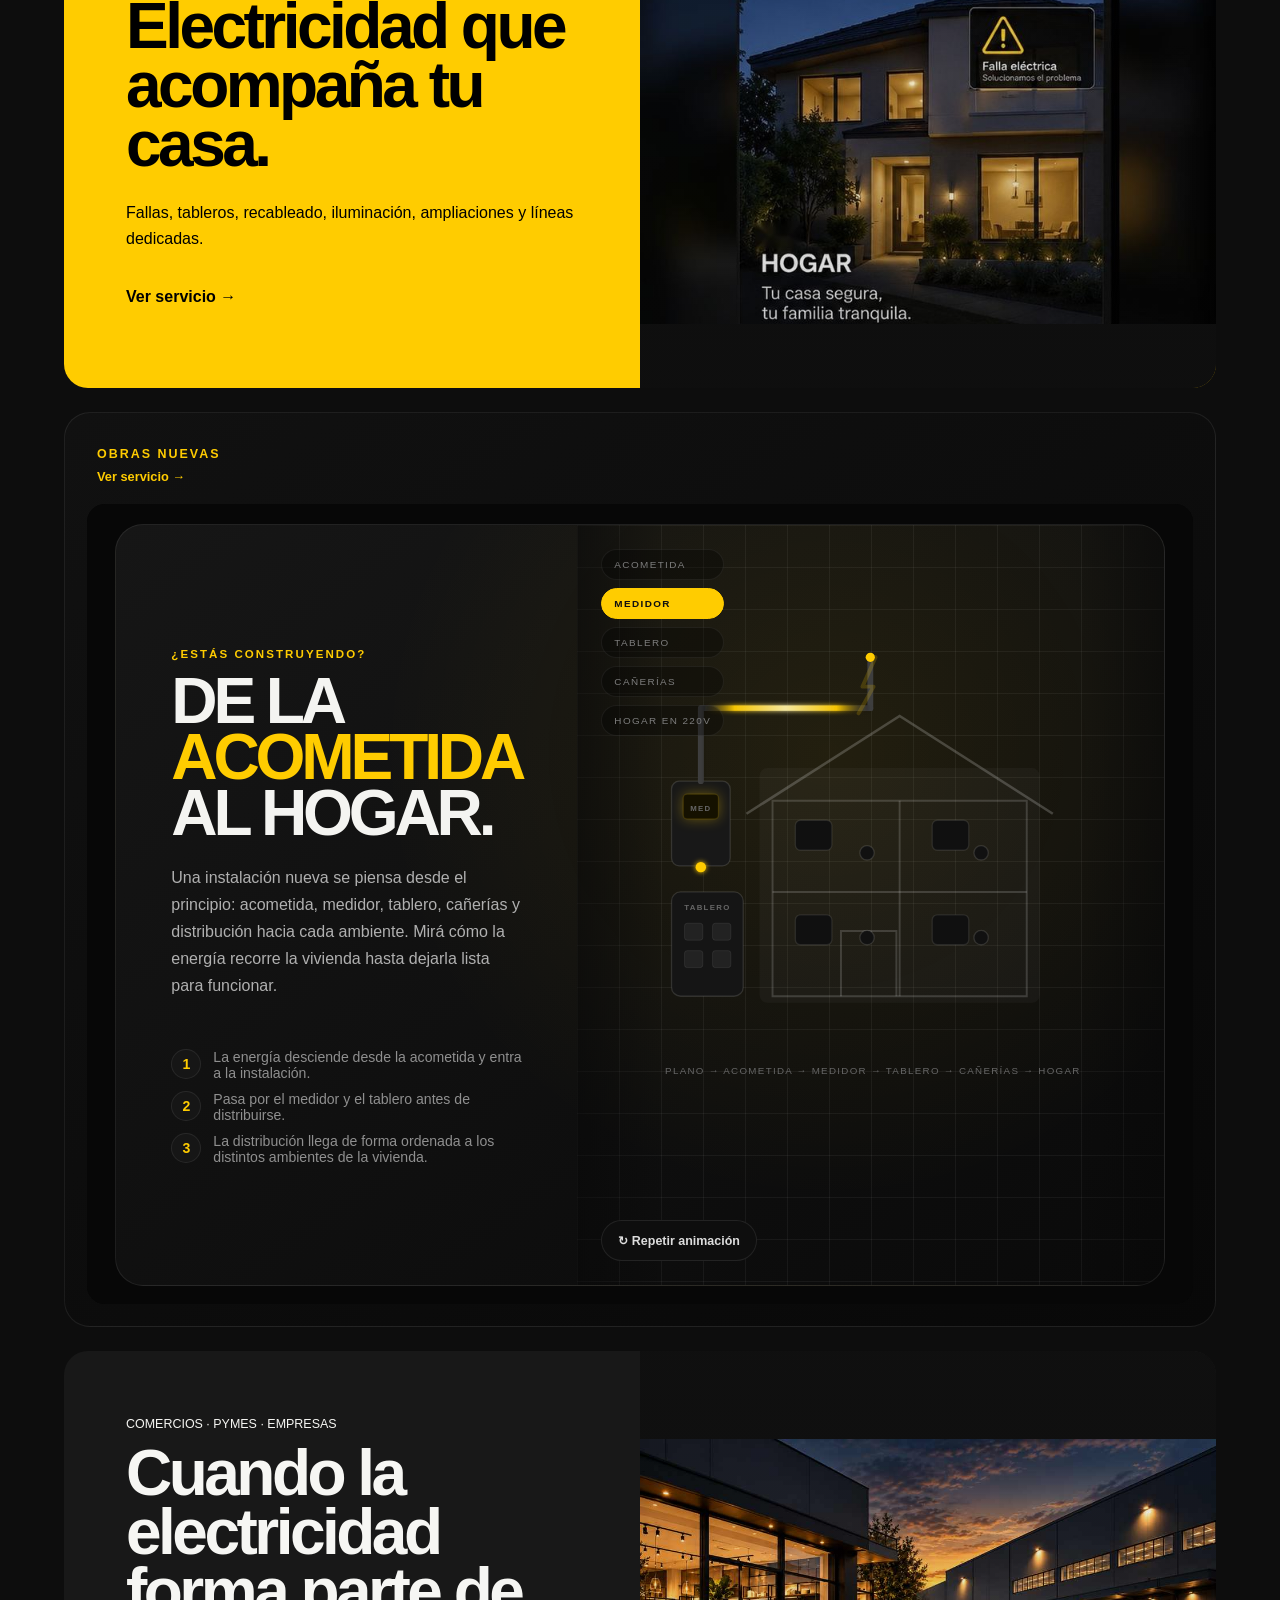
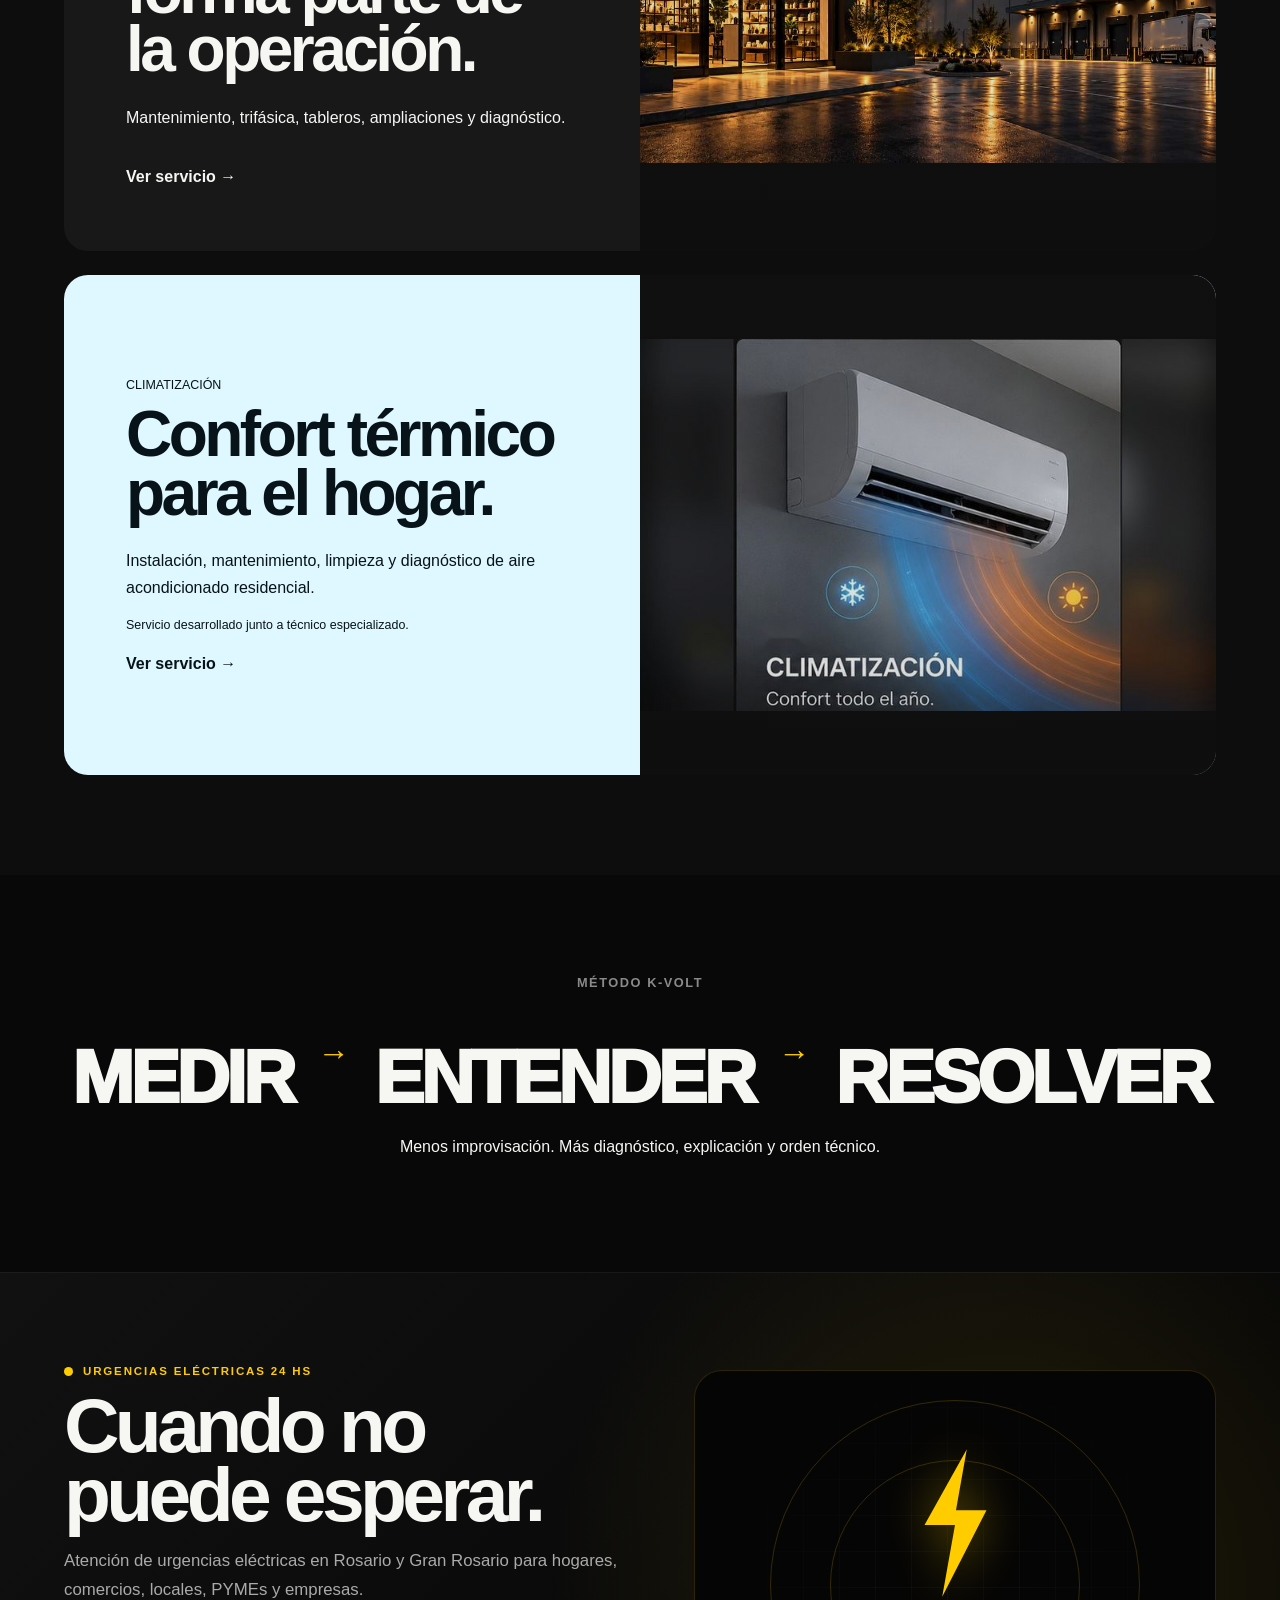
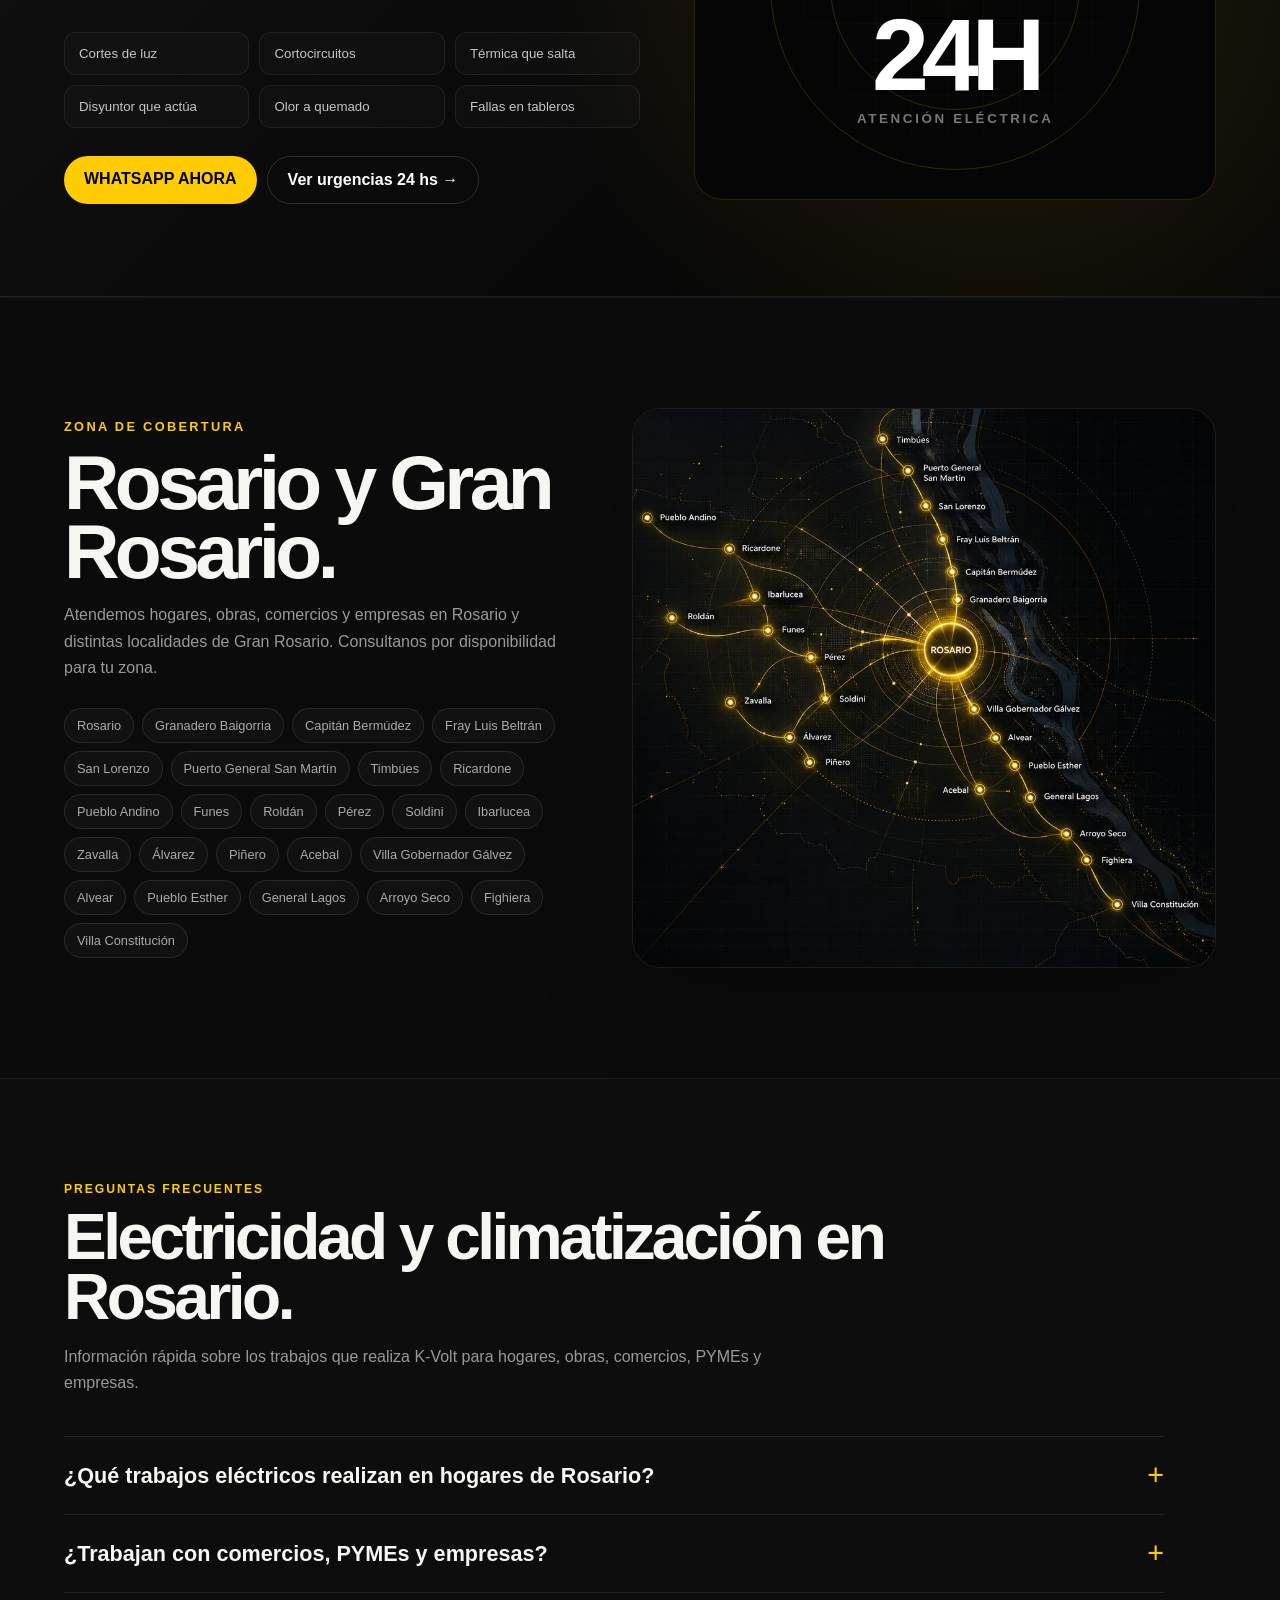
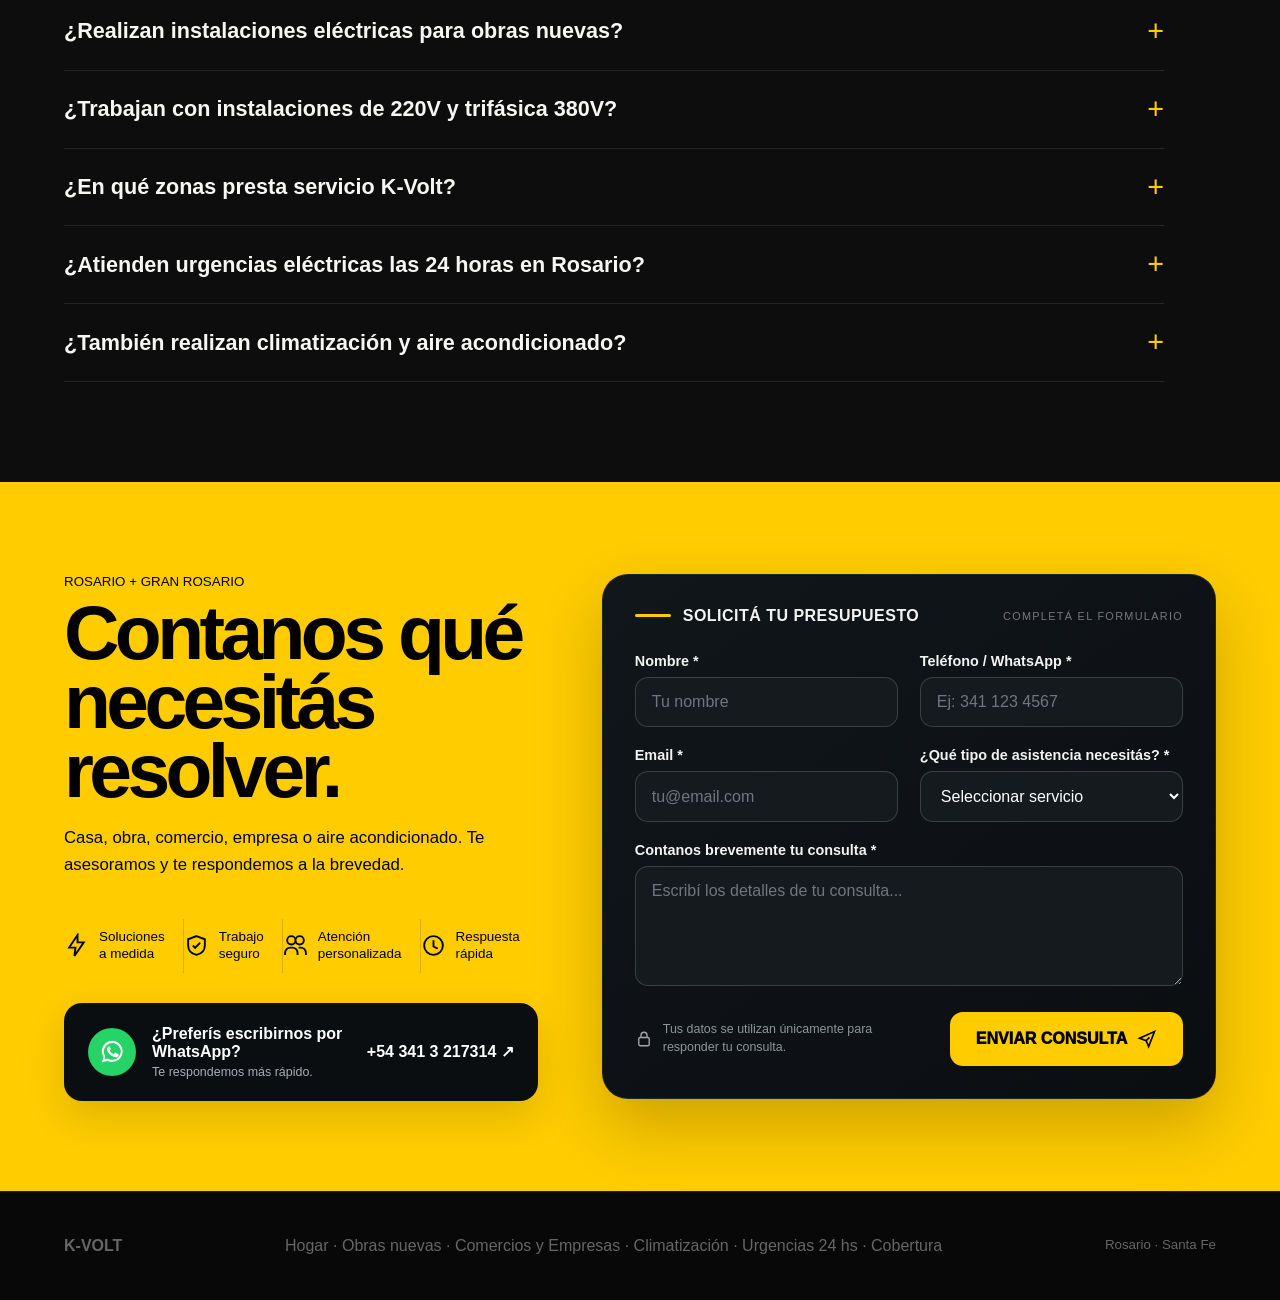
==== commit 2b25acc9: "Agregar sección de urgencias 24 hs" ====
--- a/index.html
+++ b/index.html
@@ -4,7 +4,7 @@
 <meta charset="utf-8">
 <meta name="viewport" content="width=device-width,initial-scale=1">
 <title>Electricista en Rosario | Hogar, Obras, Comercios y Empresas | K-Volt</title>
-<meta name="description" content="Servicios de electricidad en Rosario y Gran Rosario para hogares, obras nuevas, comercios, PYMEs e industrias. Instalaciones, tableros, diagnóstico, mantenimiento, 220V, 380V y climatización residencial.">
+<meta name="description" content="Servicios de electricidad en Rosario y Gran Rosario para hogares, obras nuevas, comercios, PYMEs e industrias. Instalaciones, urgencias eléctricas 24 horas, tableros, diagnóstico, mantenimiento, 220V y 380V.">
 <meta name="robots" content="noindex,nofollow">
 <meta name="theme-color" content="#080808">
 <link rel="canonical" href="https://kvolt.com.ar/">
@@ -67,6 +67,7 @@
       {"@type":"Offer","itemOffered":{"@type":"Service","name":"Instalaciones eléctricas para obras nuevas"}},
       {"@type":"Offer","itemOffered":{"@type":"Service","name":"Electricidad para comercios, PYMEs e industrias"}},
       {"@type":"Offer","itemOffered":{"@type":"Service","name":"Mantenimiento y diagnóstico eléctrico"}},
+      {"@type":"Offer","itemOffered":{"@type":"Service","name":"Urgencias eléctricas 24 horas en Rosario"}},
       {"@type":"Offer","itemOffered":{"@type":"Service","name":"Climatización y aire acondicionado residencial"}}
     ]
   }
@@ -891,6 +892,19 @@
   .coverage-map.coverage-map-image{aspect-ratio:1/1}
 }
 
+/* Urgencias 24 hs */
+.emergency{margin:0;padding:92px 5vw;display:grid;grid-template-columns:minmax(0,1.05fr) minmax(360px,.95fr);gap:54px;align-items:center;background:radial-gradient(circle at 78% 50%,rgba(255,204,0,.11),transparent 28rem),linear-gradient(135deg,#111,#070707 72%);border-top:1px solid #ffffff10;border-bottom:1px solid #ffffff10}
+.emergency-kicker{display:flex;align-items:center;gap:10px;color:var(--y);font-size:.72rem;font-weight:900;letter-spacing:.16em}.emergency-dot{width:9px;height:9px;border-radius:50%;background:var(--y);box-shadow:0 0 0 0 rgba(255,204,0,.55);animation:emergencyPulse 1.6s ease-out infinite}
+.emergency h2{margin:14px 0 18px;font-size:clamp(3rem,6vw,6.2rem);line-height:.9;letter-spacing:-.06em}.emergency-copy>p{max-width:720px;color:#aaa;line-height:1.7;font-size:1.05rem}
+.emergency-grid{display:grid;grid-template-columns:repeat(3,minmax(0,1fr));gap:10px;margin-top:28px}.emergency-grid span{padding:13px 14px;border:1px solid #ffffff12;border-radius:12px;background:#ffffff05;color:#c5c5c5;font-size:.83rem}
+.emergency-primary{background:var(--y);color:#000}.emergency-ghost{border:1px solid #ffffff25;color:#fff}.emergency-visual{min-height:430px;position:relative;display:grid;place-items:center;align-content:center;overflow:hidden;border-radius:28px;border:1px solid #ffcc0028;background:#050505}
+.emergency-visual:before{content:"";position:absolute;inset:0;background-image:linear-gradient(#ffffff07 1px,transparent 1px),linear-gradient(90deg,#ffffff07 1px,transparent 1px);background-size:36px 36px;mask-image:radial-gradient(circle,#000 20%,transparent 72%)}
+.emergency-bolt{width:118px;height:158px;position:relative;z-index:2;filter:drop-shadow(0 0 24px rgba(255,204,0,.42))}.emergency-bolt svg{width:100%;height:100%}.emergency-bolt path{fill:var(--y)}
+.emergency-visual strong{position:relative;z-index:2;margin-top:12px;font-size:clamp(4rem,8vw,7rem);line-height:.8;letter-spacing:-.07em;color:#fff}.emergency-visual small{position:relative;z-index:2;margin-top:15px;color:#777;letter-spacing:.2em;font-weight:900}
+.emergency-ring{position:absolute;border:1px solid rgba(255,204,0,.18);border-radius:50%;animation:emergencyRing 2.8s ease-out infinite}.ring-a{width:250px;height:250px}.ring-b{width:370px;height:370px;animation-delay:1.1s}
+@keyframes emergencyPulse{0%{box-shadow:0 0 0 0 rgba(255,204,0,.5)}70%{box-shadow:0 0 0 12px rgba(255,204,0,0)}100%{box-shadow:0 0 0 0 rgba(255,204,0,0)}}@keyframes emergencyRing{0%{transform:scale(.72);opacity:.75}100%{transform:scale(1.12);opacity:0}}
+@media(max-width:900px){.emergency{grid-template-columns:1fr;padding:74px 18px}.emergency-grid{grid-template-columns:1fr 1fr}.emergency-visual{min-height:360px}}@media(max-width:520px){.emergency-grid{grid-template-columns:1fr}.emergency-actions .btn{width:100%;text-align:center}}
+
 </style>
 </head>
 <body>
@@ -914,7 +928,7 @@
 
 <header>
   <a class="logo" href="#top" aria-label="K-Volt - Inicio"><img class="logo-mark" src="assets/kvolt-isotipo-web.png" alt=""><span class="logo-word">K-VOLT</span></a>
-  <nav id="mainNav"><a href="#hogar">Hogar</a><a href="#obras">Obras nuevas</a><a href="#empresa">Comercios y Empresas</a><a href="#clima">Climatización</a><a href="#cobertura">Cobertura</a><a href="#contacto">Contacto</a></nav>
+  <nav id="mainNav"><a href="#hogar">Hogar</a><a href="#obras">Obras nuevas</a><a href="#empresa">Comercios y Empresas</a><a href="#clima">Climatización</a><a href="#urgencias">Urgencias 24 hs</a><a href="#cobertura">Cobertura</a><a href="#contacto">Contacto</a></nav>
   <a class="pill" href="#contacto">Hablemos</a>
   <button class="menu-toggle" id="menuToggle" type="button" aria-label="Abrir menú" aria-expanded="false" aria-controls="mainNav"><span></span><span></span><span></span></button>
 </header>
@@ -1014,6 +1028,24 @@
   <p class="reveal">Menos improvisación. Más diagnóstico, explicación y orden técnico.</p>
 </section>
 
+
+<section class="emergency reveal" id="urgencias">
+  <div class="emergency-copy">
+    <div class="emergency-kicker"><span class="emergency-dot"></span> URGENCIAS ELÉCTRICAS 24 HS</div>
+    <h2>Cuando no puede esperar.</h2>
+    <p>Atención de urgencias eléctricas en Rosario y Gran Rosario para hogares, comercios, locales, PYMEs y empresas.</p>
+    <div class="emergency-grid"><span>Cortes de luz</span><span>Cortocircuitos</span><span>Térmica que salta</span><span>Disyuntor que actúa</span><span>Olor a quemado</span><span>Fallas en tableros</span></div>
+    <div class="actions emergency-actions">
+      <a class="btn emergency-primary" href="https://wa.me/543413217314?text=Hola%20K-Volt%2C%20tengo%20una%20urgencia%20el%C3%A9ctrica%20y%20necesito%20asistencia." target="_blank" rel="noopener">WHATSAPP AHORA</a>
+      <a class="btn emergency-ghost" href="urgencias-electricas-rosario/">Ver urgencias 24 hs →</a>
+    </div>
+  </div>
+  <div class="emergency-visual" aria-hidden="true">
+    <div class="emergency-ring ring-a"></div><div class="emergency-ring ring-b"></div>
+    <div class="emergency-bolt"><svg viewBox="0 0 120 160"><path d="M72 5 29 82h31l-13 73 45-88H61L72 5Z"/></svg></div>
+    <strong>24H</strong><small>ATENCIÓN ELÉCTRICA</small>
+  </div>
+</section>
 
 <section class="coverage" id="cobertura">
   <div class="coverage-copy reveal">
@@ -1066,6 +1098,10 @@
       <div class="seo-faq-answer">Trabajamos en Rosario y distintas localidades de Gran Rosario, incluyendo el corredor norte, oeste y sur. <a href="#cobertura">Consultar zonas de cobertura.</a></div>
     </details>
     <details>
+      <summary>¿Atienden urgencias eléctricas las 24 horas en Rosario?</summary>
+      <div class="seo-faq-answer">Sí. K-Volt dispone de atención para urgencias eléctricas 24 horas en Rosario y Gran Rosario, incluyendo cortes, cortocircuitos, fallas de térmicas, disyuntores y tableros. <a href="urgencias-electricas-rosario/">Ver urgencias eléctricas.</a></div>
+    </details>
+    <details>
       <summary>¿También realizan climatización y aire acondicionado?</summary>
       <div class="seo-faq-answer">Sí. En el ámbito residencial ofrecemos instalación, mantenimiento, limpieza y diagnóstico de aire acondicionado junto a técnico especializado. <a href="climatizacion/">Ver climatización.</a></div>
     </details>
@@ -1120,6 +1156,7 @@
           <option>Asistencia para mi hogar</option>
           <option>Obra nueva / ampliación</option>
           <option>Asistencia para mi comercio o empresa</option>
+          <option>Urgencia eléctrica 24 horas</option>
           <option>Climatización / aire acondicionado</option>
           <option>Otro</option>
         </select>
@@ -1166,7 +1203,7 @@
   </svg>
 </a>
 
-<footer><strong>K-VOLT</strong><span><a href="electricidad-hogar/">Hogar</a> · <a href="obras-nuevas/">Obras nuevas</a> · <a href="electricidad-empresas/">Comercios y Empresas</a> · <a href="climatizacion/">Climatización</a> · <a href="#cobertura">Cobertura</a></span><small>Rosario · Santa Fe</small></footer>
+<footer><strong>K-VOLT</strong><span><a href="electricidad-hogar/">Hogar</a> · <a href="obras-nuevas/">Obras nuevas</a> · <a href="electricidad-empresas/">Comercios y Empresas</a> · <a href="climatizacion/">Climatización</a> · <a href="urgencias-electricas-rosario/">Urgencias 24 hs</a> · <a href="#cobertura">Cobertura</a></span><small>Rosario · Santa Fe</small></footer>
 
 <script>
 window.addEventListener('load', () => {
@@ -1256,6 +1293,7 @@
     hogar: 'Asistencia para mi hogar',
     obras: 'Obra nueva / ampliación',
     empresa: 'Asistencia para mi comercio o empresa',
+    urgencia: 'Urgencia eléctrica 24 horas',
     climatizacion: 'Climatización / aire acondicionado'
   };
   if (serviceSelect && serviceParam && serviceMap[serviceParam]) {
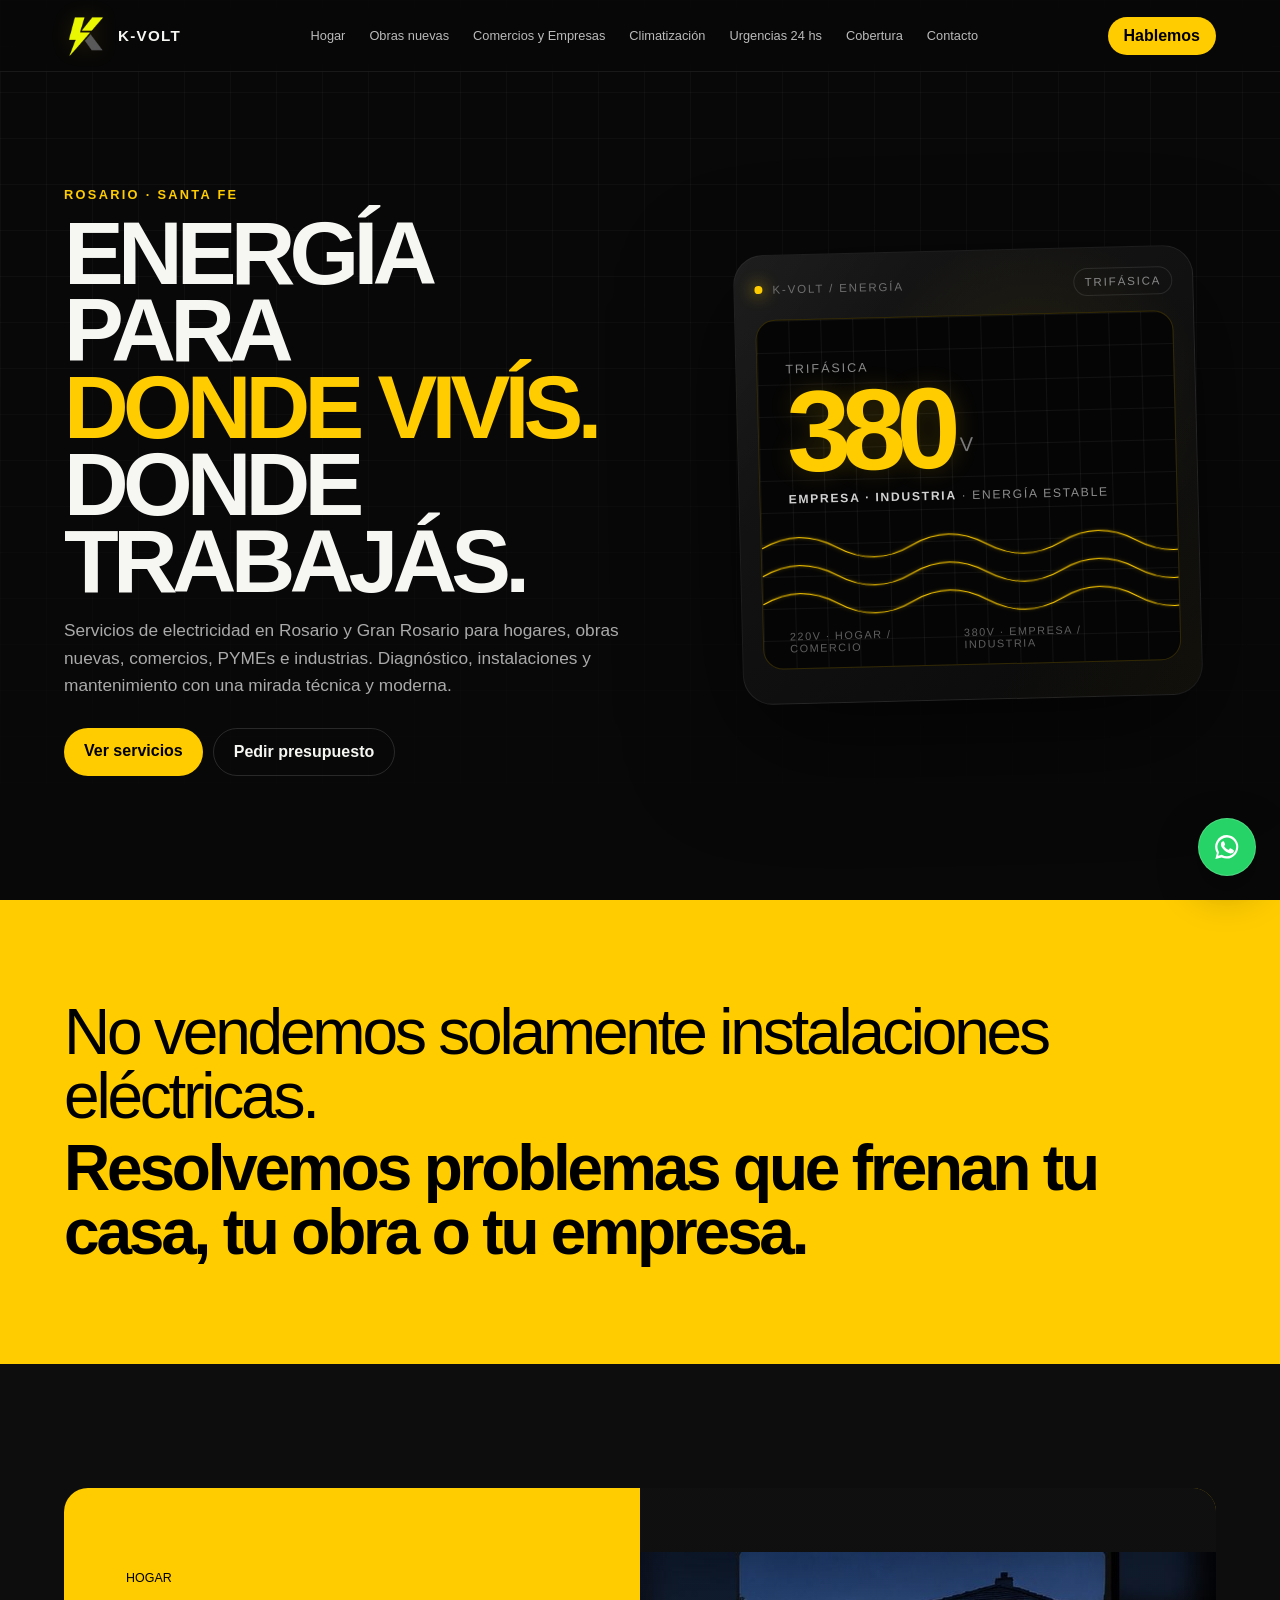
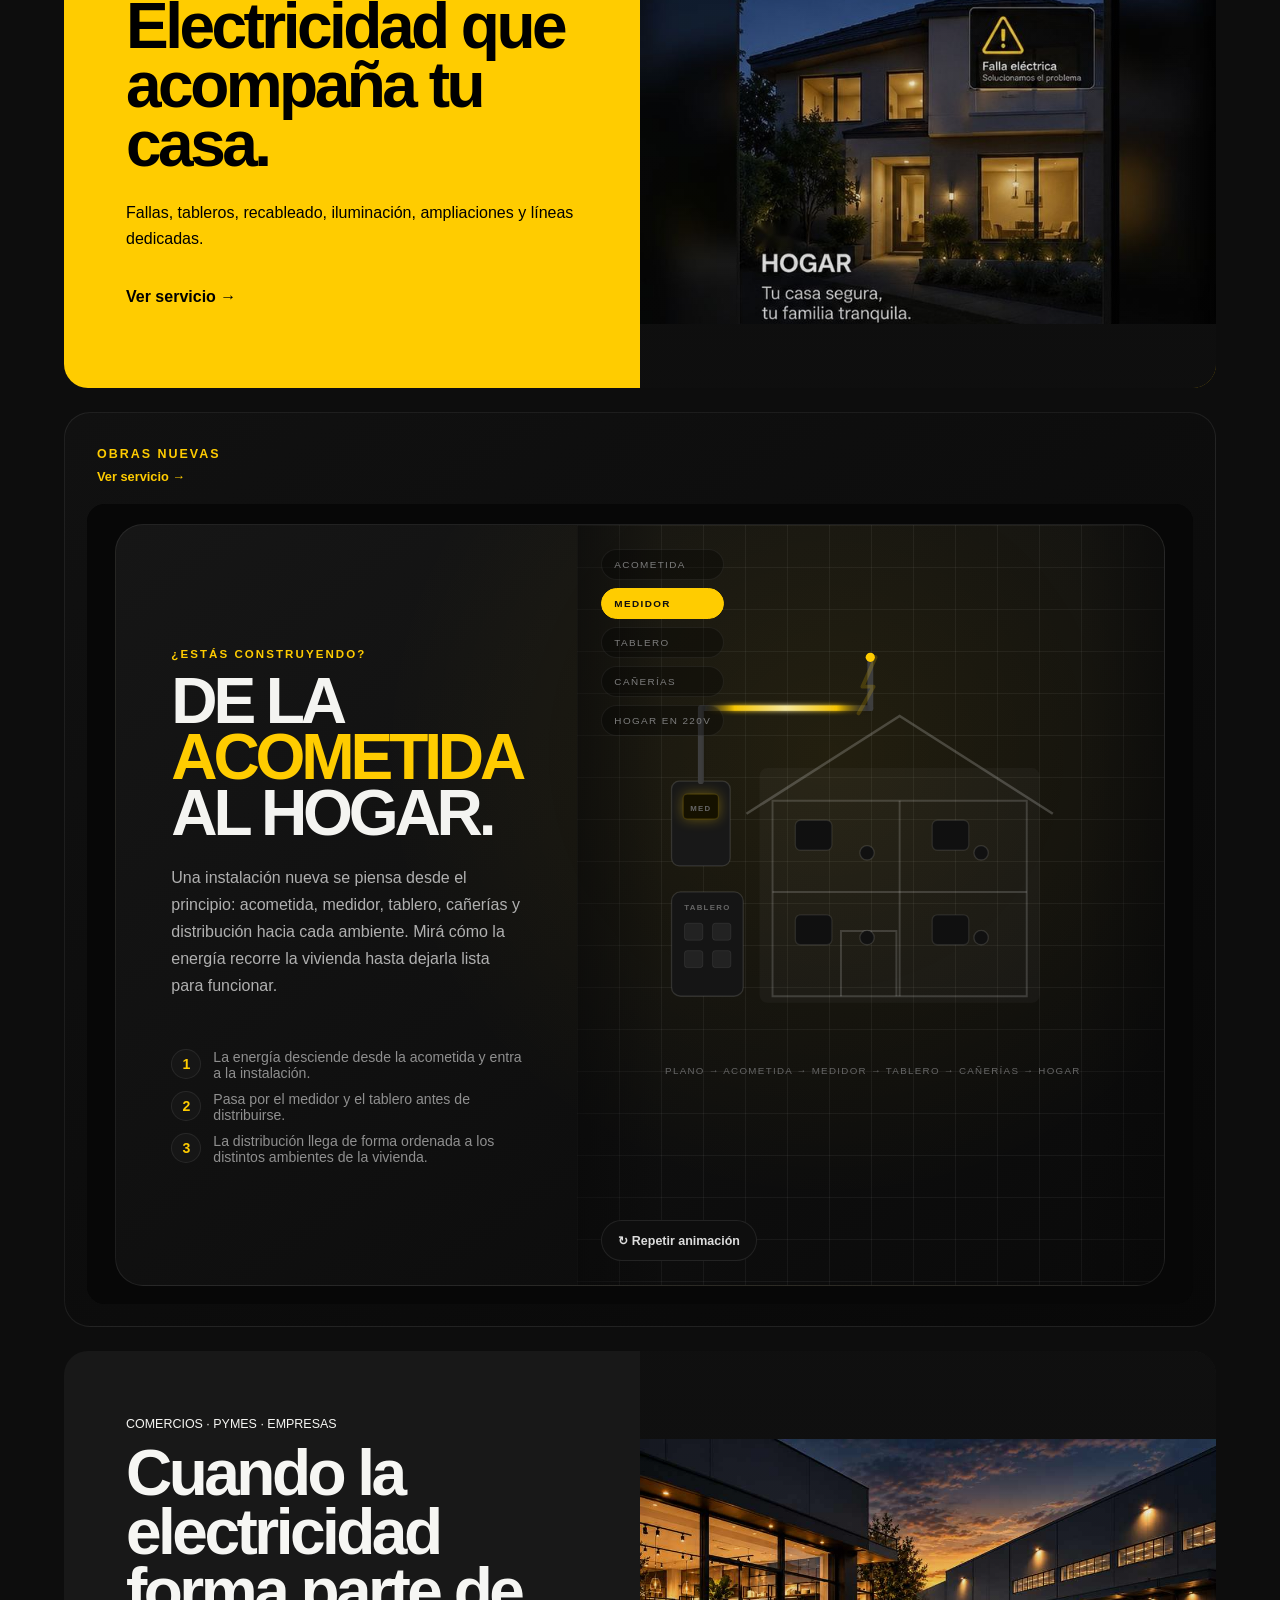
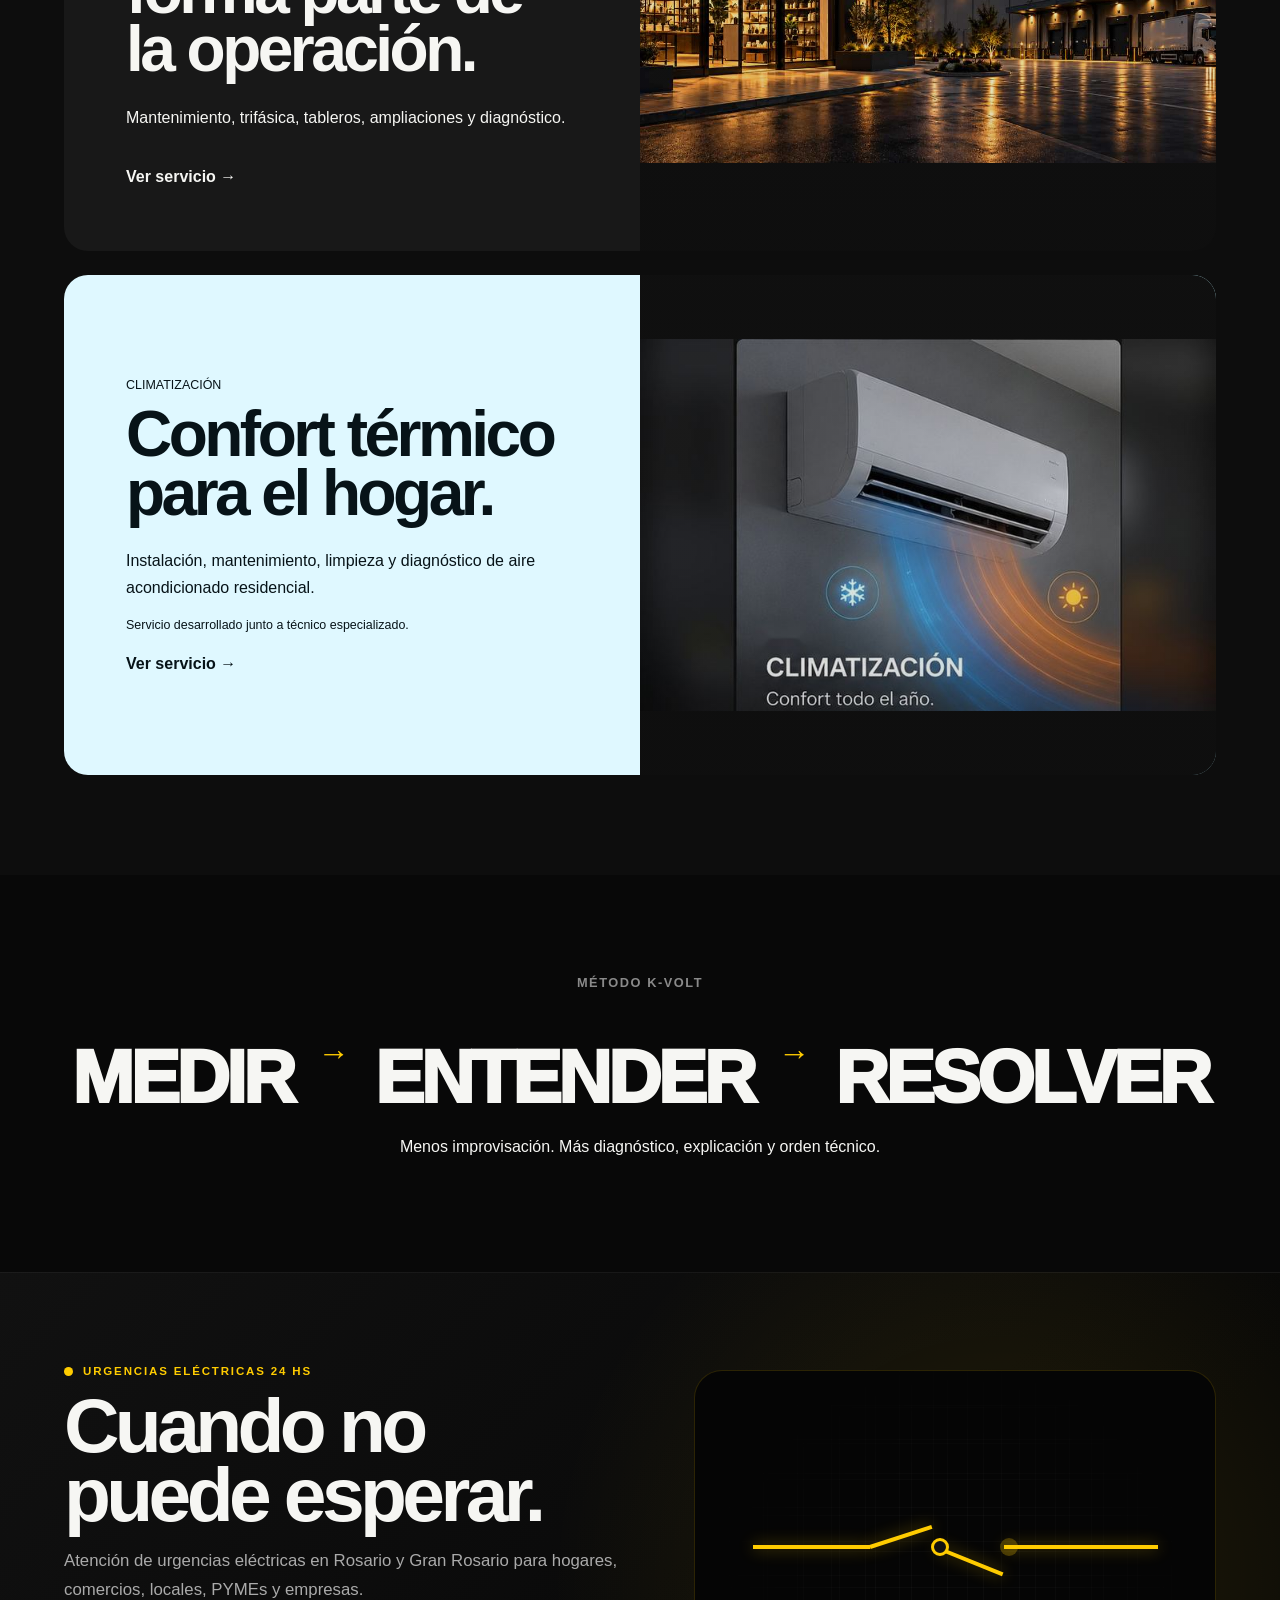
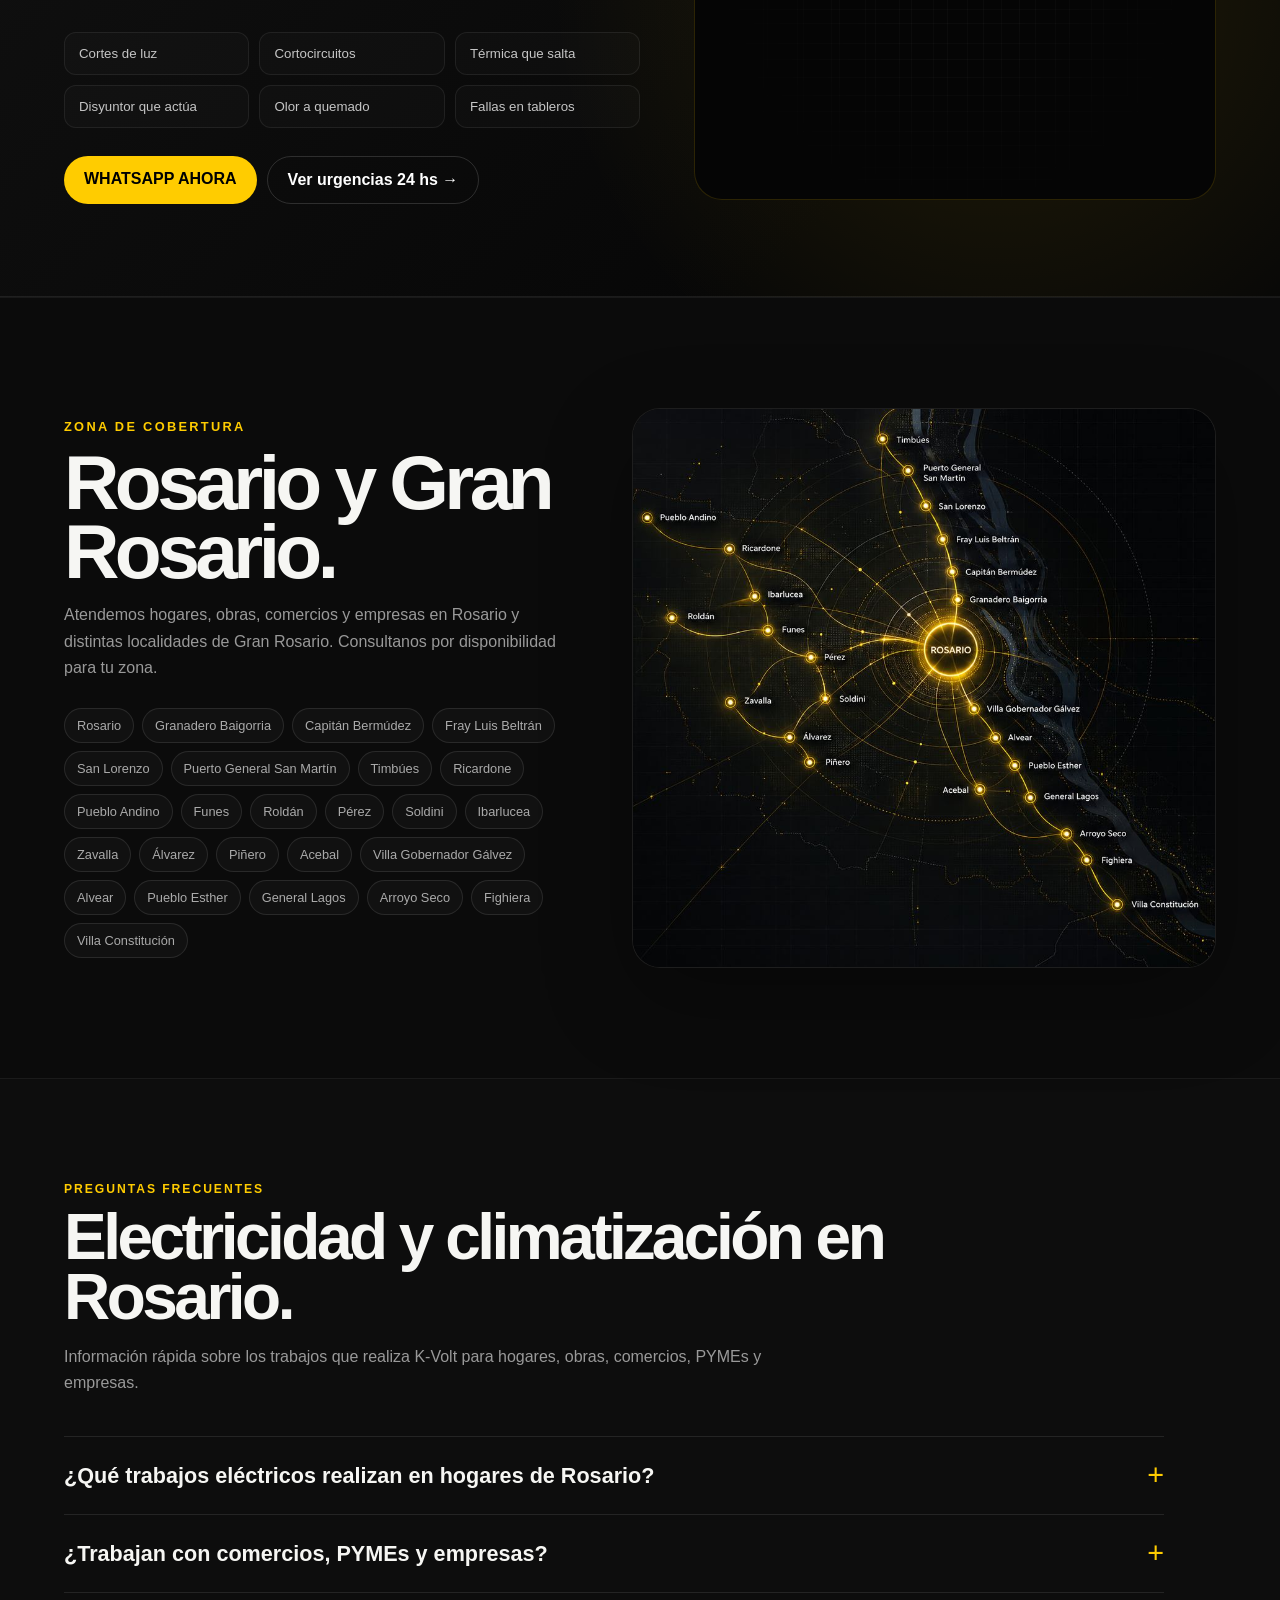
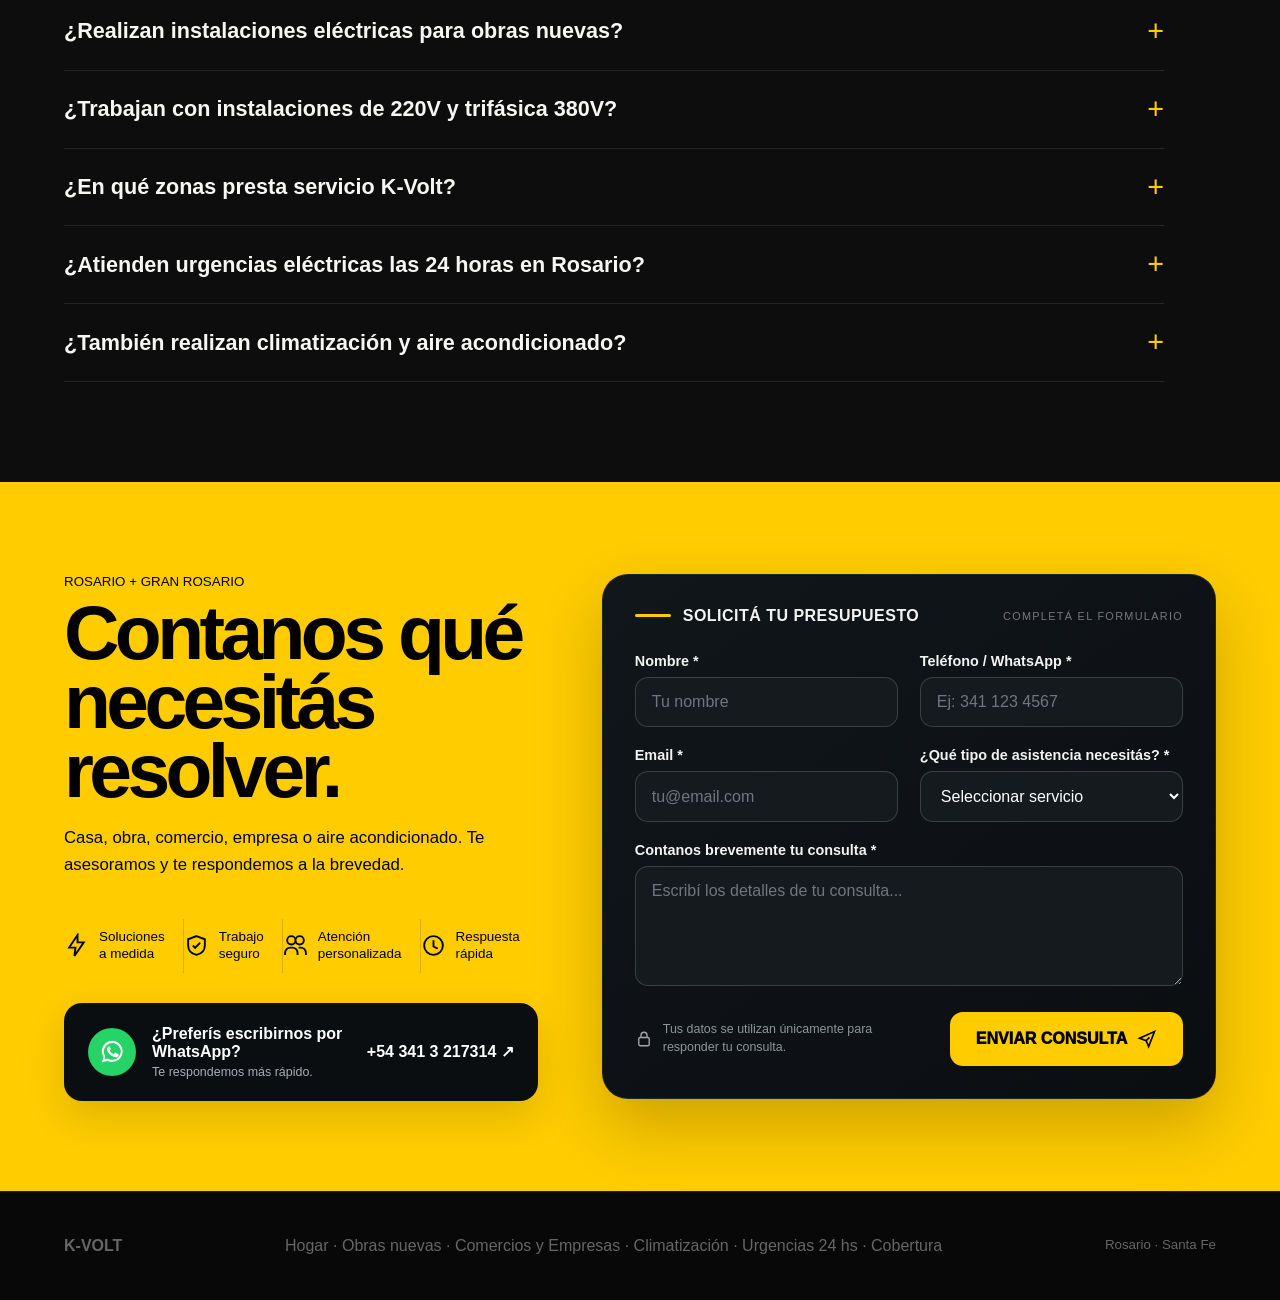
==== commit 54468471: "Reemplazar visual 24H por circuito de urgencia" ====
--- a/index.html
+++ b/index.html
@@ -905,6 +905,33 @@
 @keyframes emergencyPulse{0%{box-shadow:0 0 0 0 rgba(255,204,0,.5)}70%{box-shadow:0 0 0 12px rgba(255,204,0,0)}100%{box-shadow:0 0 0 0 rgba(255,204,0,0)}}@keyframes emergencyRing{0%{transform:scale(.72);opacity:.75}100%{transform:scale(1.12);opacity:0}}
 @media(max-width:900px){.emergency{grid-template-columns:1fr;padding:74px 18px}.emergency-grid{grid-template-columns:1fr 1fr}.emergency-visual{min-height:360px}}@media(max-width:520px){.emergency-grid{grid-template-columns:1fr}.emergency-actions .btn{width:100%;text-align:center}}
 
+
+/* Urgencias: circuito interrumpido y restablecido */
+.emergency-circuit{position:relative;overflow:hidden}
+.circuit-grid{position:absolute;inset:0;background-image:linear-gradient(#ffffff06 1px,transparent 1px),linear-gradient(90deg,#ffffff06 1px,transparent 1px);background-size:34px 34px;mask-image:radial-gradient(circle at center,#000 24%,transparent 78%)}
+.circuit-line{position:relative;z-index:2;width:min(78%,430px);height:120px;margin:0 auto 18px}
+.circuit-line .segment{position:absolute;height:4px;background:#ffcc00;top:56px;box-shadow:0 0 16px rgba(255,204,0,.45);transform-origin:left center}
+.circuit-line .s1{left:0;width:29%;animation:circuitFlow 4.8s linear infinite}
+.circuit-line .s2{left:29%;width:16%;transform:rotate(-18deg);animation:circuitFlow 4.8s linear .2s infinite}
+.circuit-line .s3{left:45%;width:18%;transform:rotate(22deg);animation:circuitFlow 4.8s linear .4s infinite}
+.circuit-line .s4{left:62%;width:38%;animation:circuitFlow 4.8s linear .6s infinite}
+.fault-node,.repair-node{position:absolute;top:49px;width:18px;height:18px;border-radius:50%;z-index:3}
+.fault-node{left:44%;background:#111;border:3px solid #ffcc00;box-shadow:0 0 0 0 rgba(255,204,0,.55);animation:faultPulse 4.8s ease-in-out infinite}
+.repair-node{left:61%;background:#ffcc00;opacity:.25;animation:repairGlow 4.8s ease-in-out infinite}
+.circuit-pulse{position:absolute;z-index:1;left:50%;top:50%;width:160px;height:160px;border:1px solid rgba(255,204,0,.18);border-radius:50%;transform:translate(-50%,-50%) scale(.6);opacity:0}
+.pulse-a{animation:scanPulse 4.8s ease-out infinite 1.2s}.pulse-b{animation:scanPulse 4.8s ease-out infinite 1.8s}
+.circuit-status{position:relative;z-index:3;display:grid;place-items:center;min-height:54px}
+.circuit-status .status{grid-area:1/1;color:#777;font-size:.72rem;font-weight:900;letter-spacing:.18em;opacity:0;transform:translateY(6px)}
+.status-fault{animation:statusFault 4.8s ease infinite}.status-diagnosis{animation:statusDiagnosis 4.8s ease infinite}.status-restored{animation:statusRestored 4.8s ease infinite;color:#ffcc00!important}
+@keyframes circuitFlow{0%,12%{opacity:.2;filter:brightness(.5)}22%,76%{opacity:1;filter:brightness(1.3)}100%{opacity:.35;filter:brightness(.7)}}
+@keyframes faultPulse{0%,22%{box-shadow:0 0 0 0 rgba(255,204,0,.55);transform:scale(1)}28%,38%{box-shadow:0 0 0 16px rgba(255,204,0,0);transform:scale(1.2)}52%,100%{box-shadow:0 0 0 0 rgba(255,204,0,0);transform:scale(1)}}
+@keyframes repairGlow{0%,52%{opacity:.18;transform:scale(.9)}62%,88%{opacity:1;transform:scale(1.18);box-shadow:0 0 24px rgba(255,204,0,.6)}100%{opacity:.25;transform:scale(.9)}}
+@keyframes scanPulse{0%,25%{opacity:0;transform:translate(-50%,-50%) scale(.55)}38%{opacity:.6}62%{opacity:0;transform:translate(-50%,-50%) scale(1.25)}100%{opacity:0}}
+@keyframes statusFault{0%,12%{opacity:0}18%,34%{opacity:1;transform:none}40%,100%{opacity:0}}
+@keyframes statusDiagnosis{0%,34%{opacity:0}42%,62%{opacity:1;transform:none}68%,100%{opacity:0}}
+@keyframes statusRestored{0%,64%{opacity:0}72%,92%{opacity:1;transform:none}100%{opacity:0}}
+@media(prefers-reduced-motion:reduce){.circuit-line .segment,.fault-node,.repair-node,.circuit-pulse,.circuit-status .status{animation:none!important}.status-restored{opacity:1!important;transform:none!important}}
+
 </style>
 </head>
 <body>
@@ -1040,10 +1067,24 @@
       <a class="btn emergency-ghost" href="urgencias-electricas-rosario/">Ver urgencias 24 hs →</a>
     </div>
   </div>
-  <div class="emergency-visual" aria-hidden="true">
-    <div class="emergency-ring ring-a"></div><div class="emergency-ring ring-b"></div>
-    <div class="emergency-bolt"><svg viewBox="0 0 120 160"><path d="M72 5 29 82h31l-13 73 45-88H61L72 5Z"/></svg></div>
-    <strong>24H</strong><small>ATENCIÓN ELÉCTRICA</small>
+
+  <div class="emergency-visual emergency-circuit" aria-hidden="true">
+    <div class="circuit-grid"></div>
+    <div class="circuit-line">
+      <span class="segment s1"></span>
+      <span class="segment s2"></span>
+      <span class="segment s3"></span>
+      <span class="segment s4"></span>
+      <span class="fault-node"></span>
+      <span class="repair-node"></span>
+    </div>
+    <div class="circuit-pulse pulse-a"></div>
+    <div class="circuit-pulse pulse-b"></div>
+    <div class="circuit-status">
+      <span class="status status-fault">FALLA DETECTADA</span>
+      <span class="status status-diagnosis">DIAGNÓSTICO</span>
+      <span class="status status-restored">RESTABLECIDO</span>
+    </div>
   </div>
 </section>
 
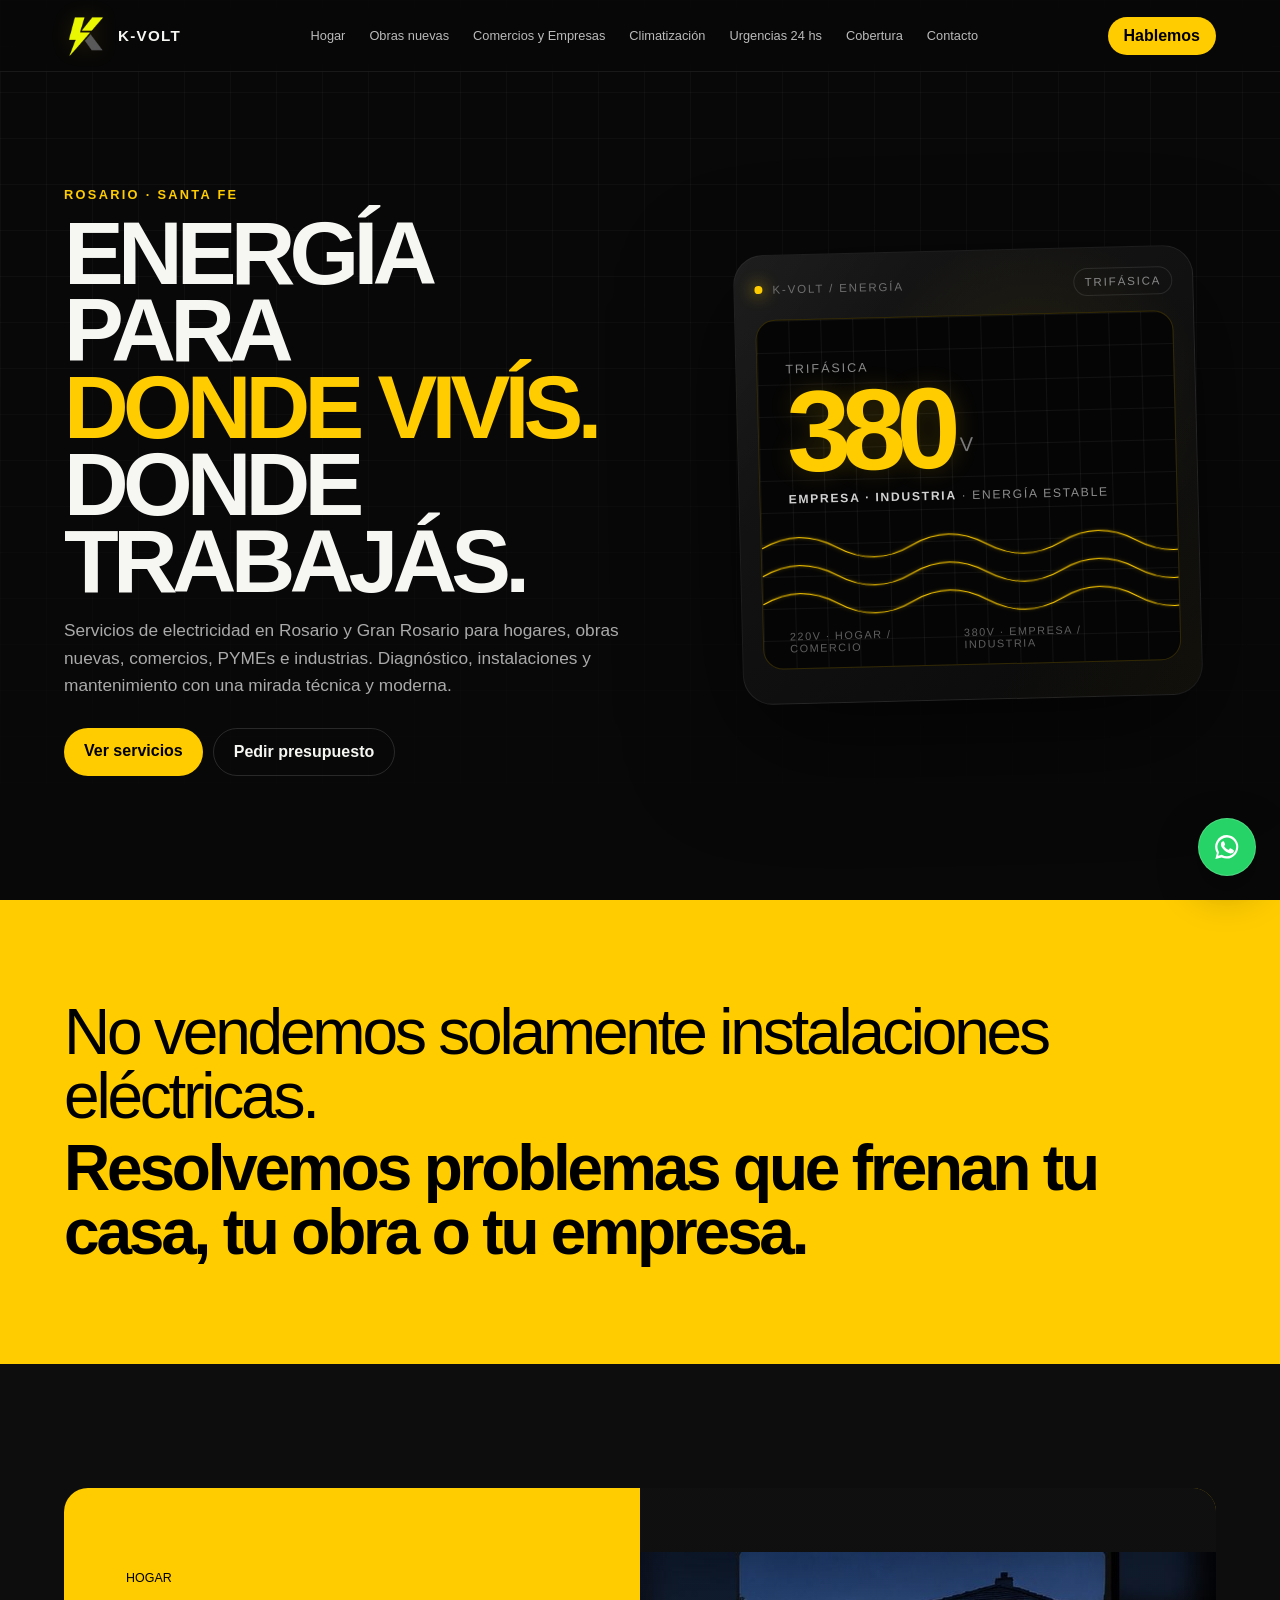
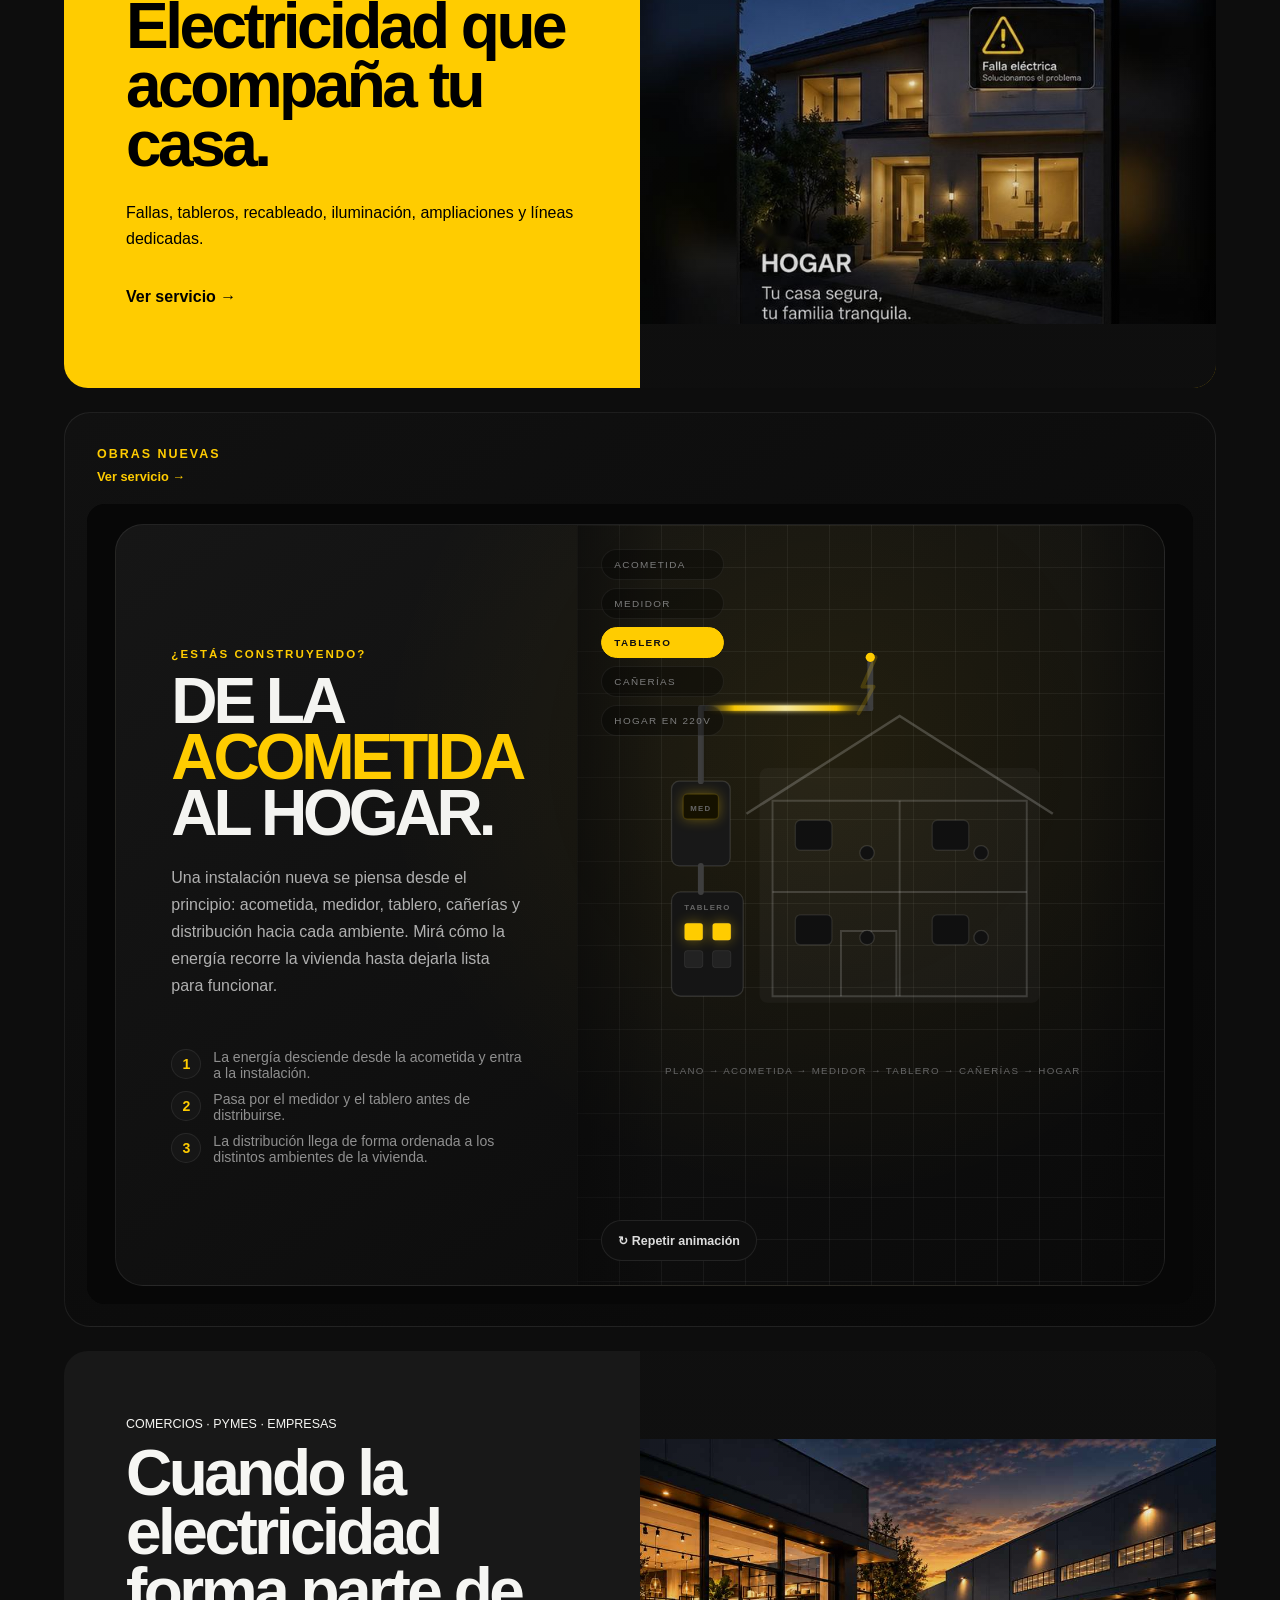
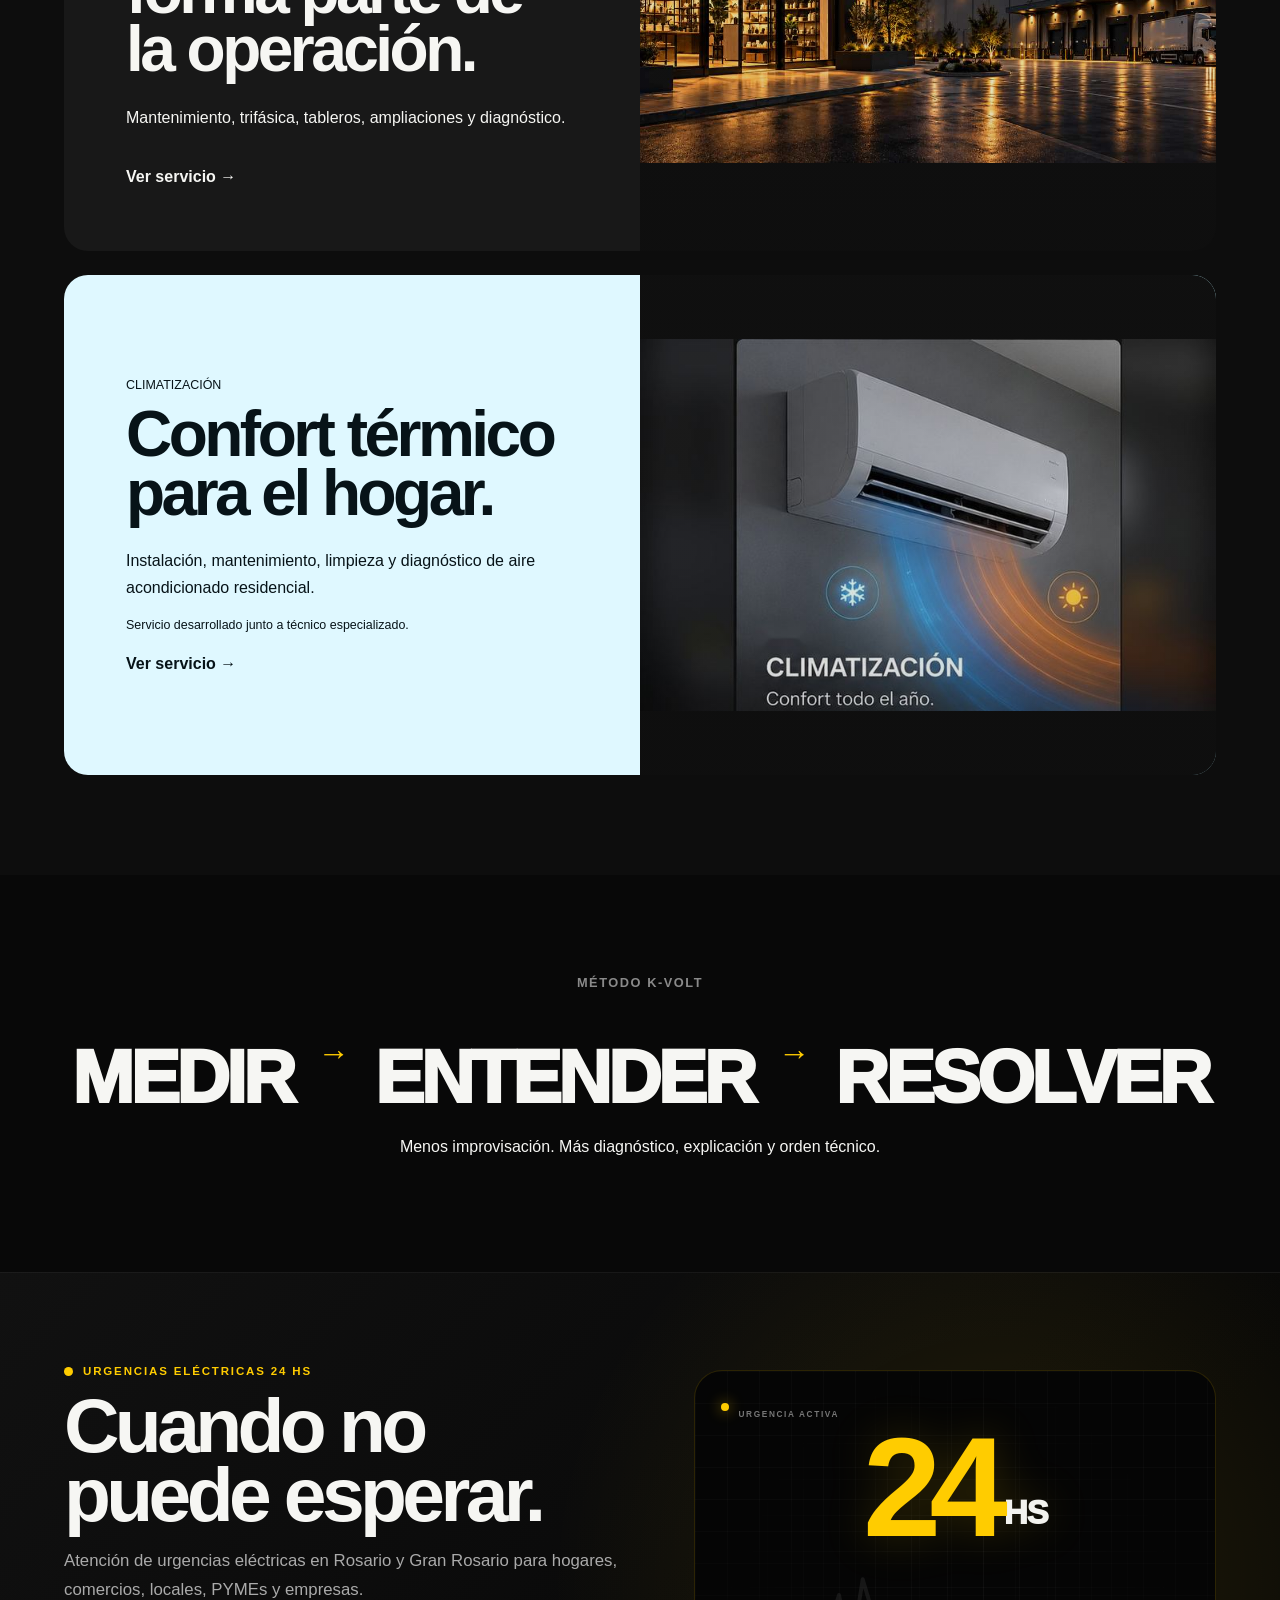
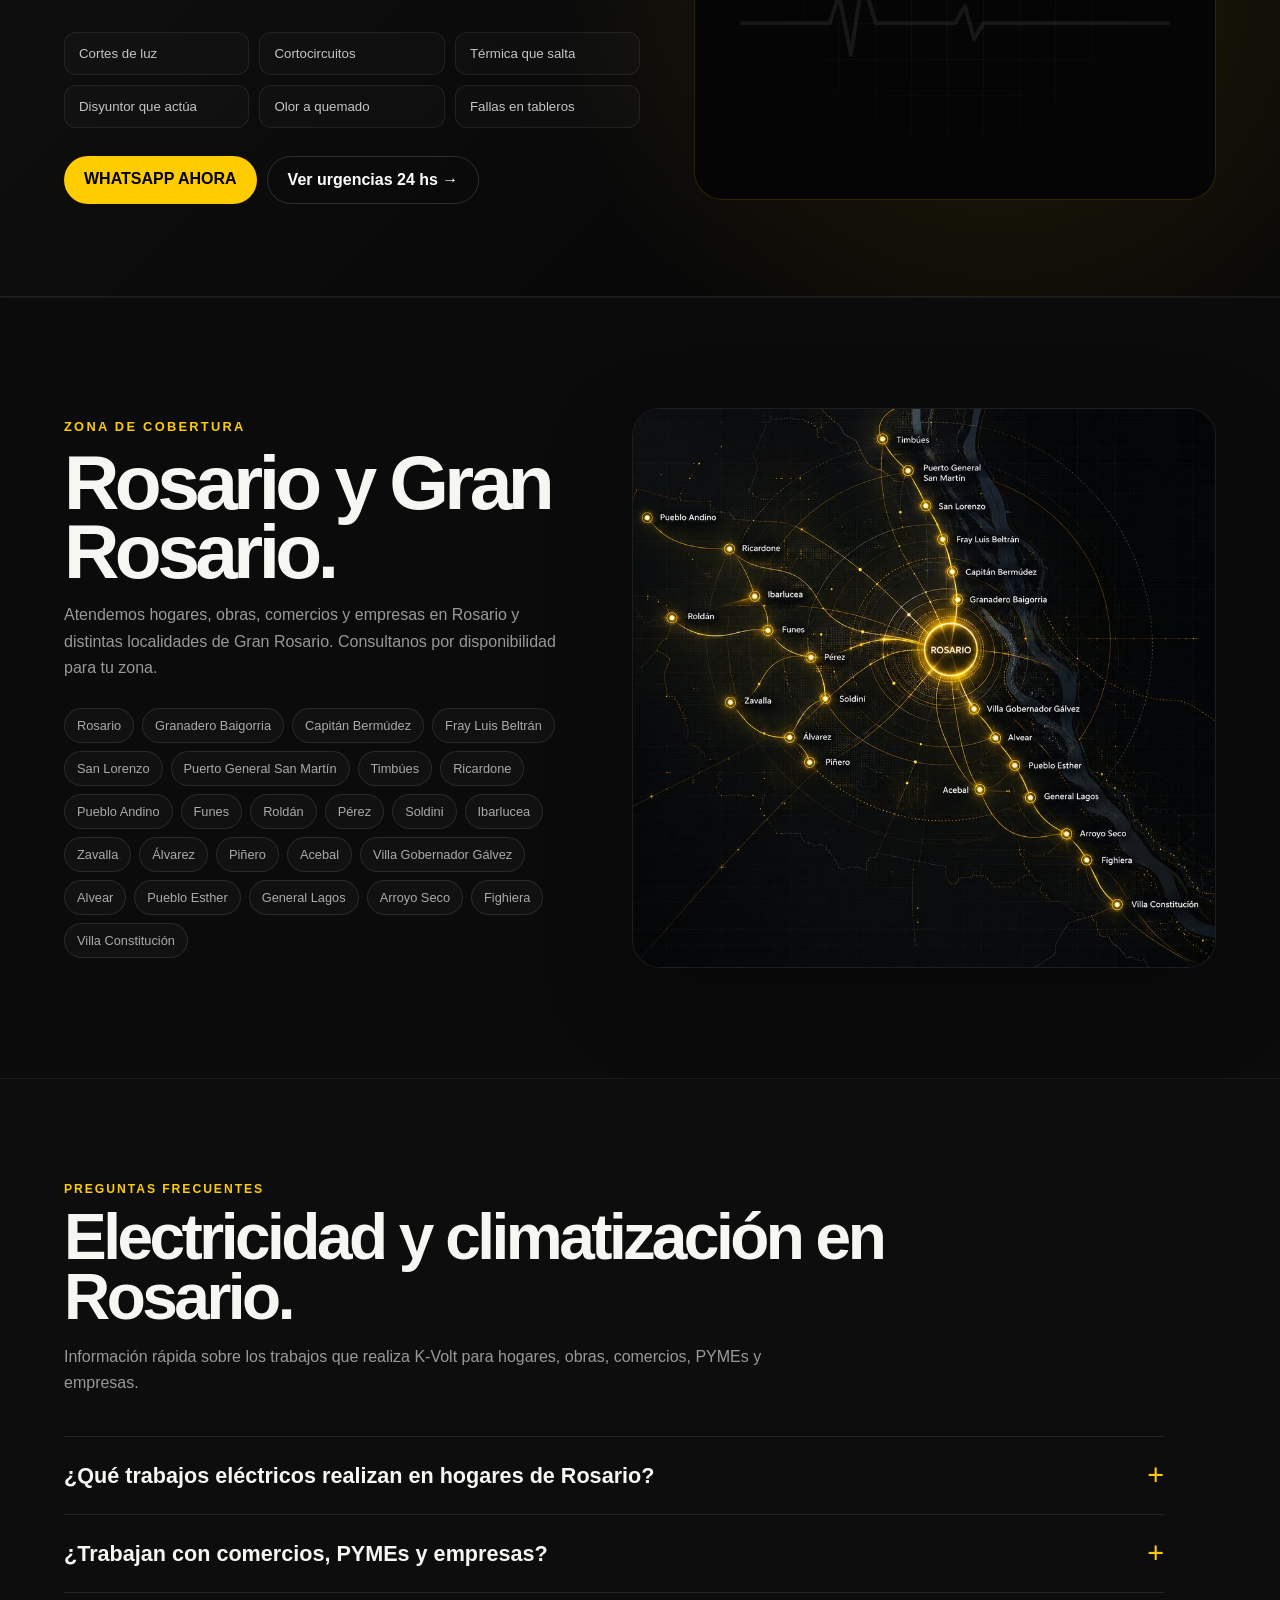
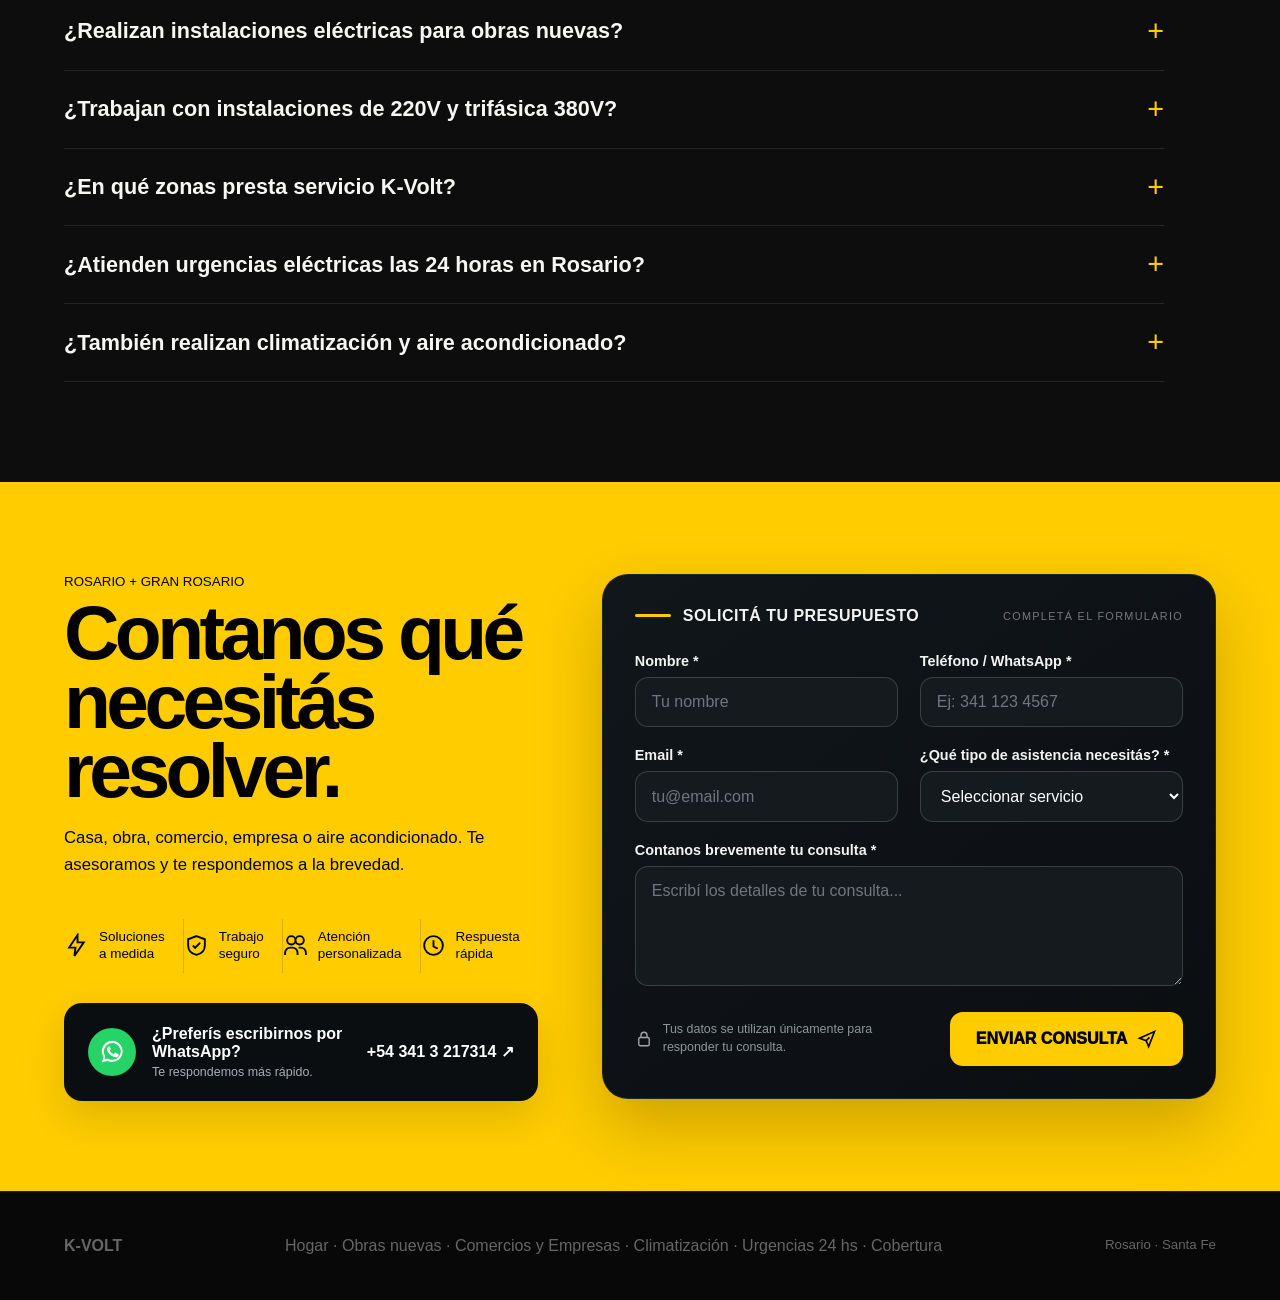
==== commit 42405eb0: "Rediseñar urgencias 24 hs como monitor de alerta" ====
--- a/index.html
+++ b/index.html
@@ -932,6 +932,36 @@
 @keyframes statusRestored{0%,64%{opacity:0}72%,92%{opacity:1;transform:none}100%{opacity:0}}
 @media(prefers-reduced-motion:reduce){.circuit-line .segment,.fault-node,.repair-node,.circuit-pulse,.circuit-status .status{animation:none!important}.status-restored{opacity:1!important;transform:none!important}}
 
+
+/* Urgencias: monitor 24 hs con ciclo alerta -> intervención -> restablecido */
+.emergency-monitor{position:relative;overflow:hidden;isolation:isolate}
+.monitor-grid{position:absolute;inset:0;background-image:linear-gradient(#ffffff06 1px,transparent 1px),linear-gradient(90deg,#ffffff06 1px,transparent 1px);background-size:32px 32px;mask-image:linear-gradient(to bottom,#000 25%,transparent 92%)}
+.monitor-top{position:absolute;z-index:4;top:24px;left:26px;display:flex;align-items:center;gap:9px;color:#777;font-size:.62rem;font-weight:900;letter-spacing:.17em}
+.monitor-led{width:8px;height:8px;border-radius:50%;background:#ffcc00;box-shadow:0 0 14px rgba(255,204,0,.65);animation:monitorLed 6.4s ease-in-out infinite}
+.monitor-clock{position:relative;z-index:3;display:flex;align-items:flex-end;justify-content:center;gap:8px;margin-top:-14px;filter:drop-shadow(0 0 22px rgba(255,204,0,.18))}
+.monitor-clock strong{font-size:clamp(6.8rem,11vw,10.5rem);line-height:.74;letter-spacing:-.085em;color:#ffcc00}
+.monitor-clock span{font-size:clamp(1.5rem,2.6vw,2.5rem);font-weight:950;letter-spacing:-.04em;color:#f2f2ee;margin-bottom:8px}
+.monitor-wave{position:relative;z-index:3;width:82%;height:118px;margin-top:22px;overflow:visible}
+.monitor-wave path{fill:none;stroke-linecap:round;stroke-linejoin:round;vector-effect:non-scaling-stroke}
+.wave-base{stroke:#ffffff12;stroke-width:4}
+.wave-live{stroke:#ffcc00;stroke-width:4;stroke-dasharray:1100;stroke-dashoffset:1100;filter:drop-shadow(0 0 7px rgba(255,204,0,.45));animation:monitorTrace 6.4s linear infinite}
+.monitor-alert-flash{position:absolute;z-index:1;inset:0;background:radial-gradient(circle at center,rgba(255,110,55,.24),transparent 56%);opacity:0;animation:monitorFlash 6.4s ease infinite;pointer-events:none}
+.monitor-state{position:relative;z-index:4;display:grid;place-items:center;min-height:48px;margin-top:4px}
+.monitor-state span{grid-area:1/1;font-size:.7rem;font-weight:950;letter-spacing:.18em;opacity:0;transform:translateY(5px)}
+.monitor-normal{color:#9d9d9d;animation:monitorNormal 6.4s ease infinite}
+.monitor-alert{color:#ff7a37;animation:monitorAlert 6.4s ease infinite}
+.monitor-action{color:#fff;animation:monitorAction 6.4s ease infinite}
+.monitor-restored{color:#ffcc00;animation:monitorRestored 6.4s ease infinite}
+@keyframes monitorTrace{0%{stroke-dashoffset:1100;opacity:.55}18%{stroke-dashoffset:820;opacity:1}34%{stroke-dashoffset:570;stroke:#ff7a37}51%{stroke-dashoffset:390;stroke:#fff}70%{stroke-dashoffset:160;stroke:#ffcc00}88%,100%{stroke-dashoffset:0;stroke:#ffcc00}}
+@keyframes monitorLed{0%,26%,72%,100%{background:#ffcc00;box-shadow:0 0 14px rgba(255,204,0,.65)}31%,44%{background:#ff7a37;box-shadow:0 0 20px rgba(255,122,55,.9)}50%,65%{background:#fff;box-shadow:0 0 16px rgba(255,255,255,.7)}}
+@keyframes monitorFlash{0%,27%,45%,100%{opacity:0}31%,35%,39%{opacity:.85}33%,37%,43%{opacity:.18}}
+@keyframes monitorNormal{0%,20%{opacity:1;transform:none}26%,100%{opacity:0}}
+@keyframes monitorAlert{0%,27%{opacity:0}31%,43%{opacity:1;transform:none}49%,100%{opacity:0}}
+@keyframes monitorAction{0%,46%{opacity:0}52%,66%{opacity:1;transform:none}71%,100%{opacity:0}}
+@keyframes monitorRestored{0%,69%{opacity:0}76%,96%{opacity:1;transform:none}100%{opacity:0}}
+@media(max-width:600px){.monitor-top{top:18px;left:18px}.monitor-wave{width:90%;height:94px}.monitor-clock strong{font-size:7rem}.monitor-clock span{font-size:1.6rem}}
+@media(prefers-reduced-motion:reduce){.monitor-led,.wave-live,.monitor-alert-flash,.monitor-state span{animation:none!important}.wave-live{stroke-dashoffset:0!important}.monitor-restored{opacity:1!important;transform:none!important}}
+
 </style>
 </head>
 <body>
@@ -1068,22 +1098,20 @@
     </div>
   </div>
 
-  <div class="emergency-visual emergency-circuit" aria-hidden="true">
-    <div class="circuit-grid"></div>
-    <div class="circuit-line">
-      <span class="segment s1"></span>
-      <span class="segment s2"></span>
-      <span class="segment s3"></span>
-      <span class="segment s4"></span>
-      <span class="fault-node"></span>
-      <span class="repair-node"></span>
-    </div>
-    <div class="circuit-pulse pulse-a"></div>
-    <div class="circuit-pulse pulse-b"></div>
-    <div class="circuit-status">
-      <span class="status status-fault">FALLA DETECTADA</span>
-      <span class="status status-diagnosis">DIAGNÓSTICO</span>
-      <span class="status status-restored">RESTABLECIDO</span>
+  <div class="emergency-visual emergency-monitor" aria-hidden="true">
+    <div class="monitor-grid"></div>
+    <div class="monitor-top"><span class="monitor-led"></span><small>URGENCIA ACTIVA</small></div>
+    <div class="monitor-clock"><strong>24</strong><span>HS</span></div>
+    <svg class="monitor-wave" viewBox="0 0 720 150" preserveAspectRatio="none">
+      <path class="wave-base" d="M0 78 H120 L148 78 L164 42 L184 118 L204 22 L226 78 H335 L360 78 L377 56 L392 98 L408 78 H720"/>
+      <path class="wave-live" d="M0 78 H120 L148 78 L164 42 L184 118 L204 22 L226 78 H335 L360 78 L377 56 L392 98 L408 78 H720"/>
+    </svg>
+    <div class="monitor-alert-flash"></div>
+    <div class="monitor-state">
+      <span class="monitor-normal">SISTEMA ESTABLE</span>
+      <span class="monitor-alert">ALERTA DETECTADA</span>
+      <span class="monitor-action">INTERVENCIÓN</span>
+      <span class="monitor-restored">SERVICIO RESTABLECIDO</span>
     </div>
   </div>
 </section>
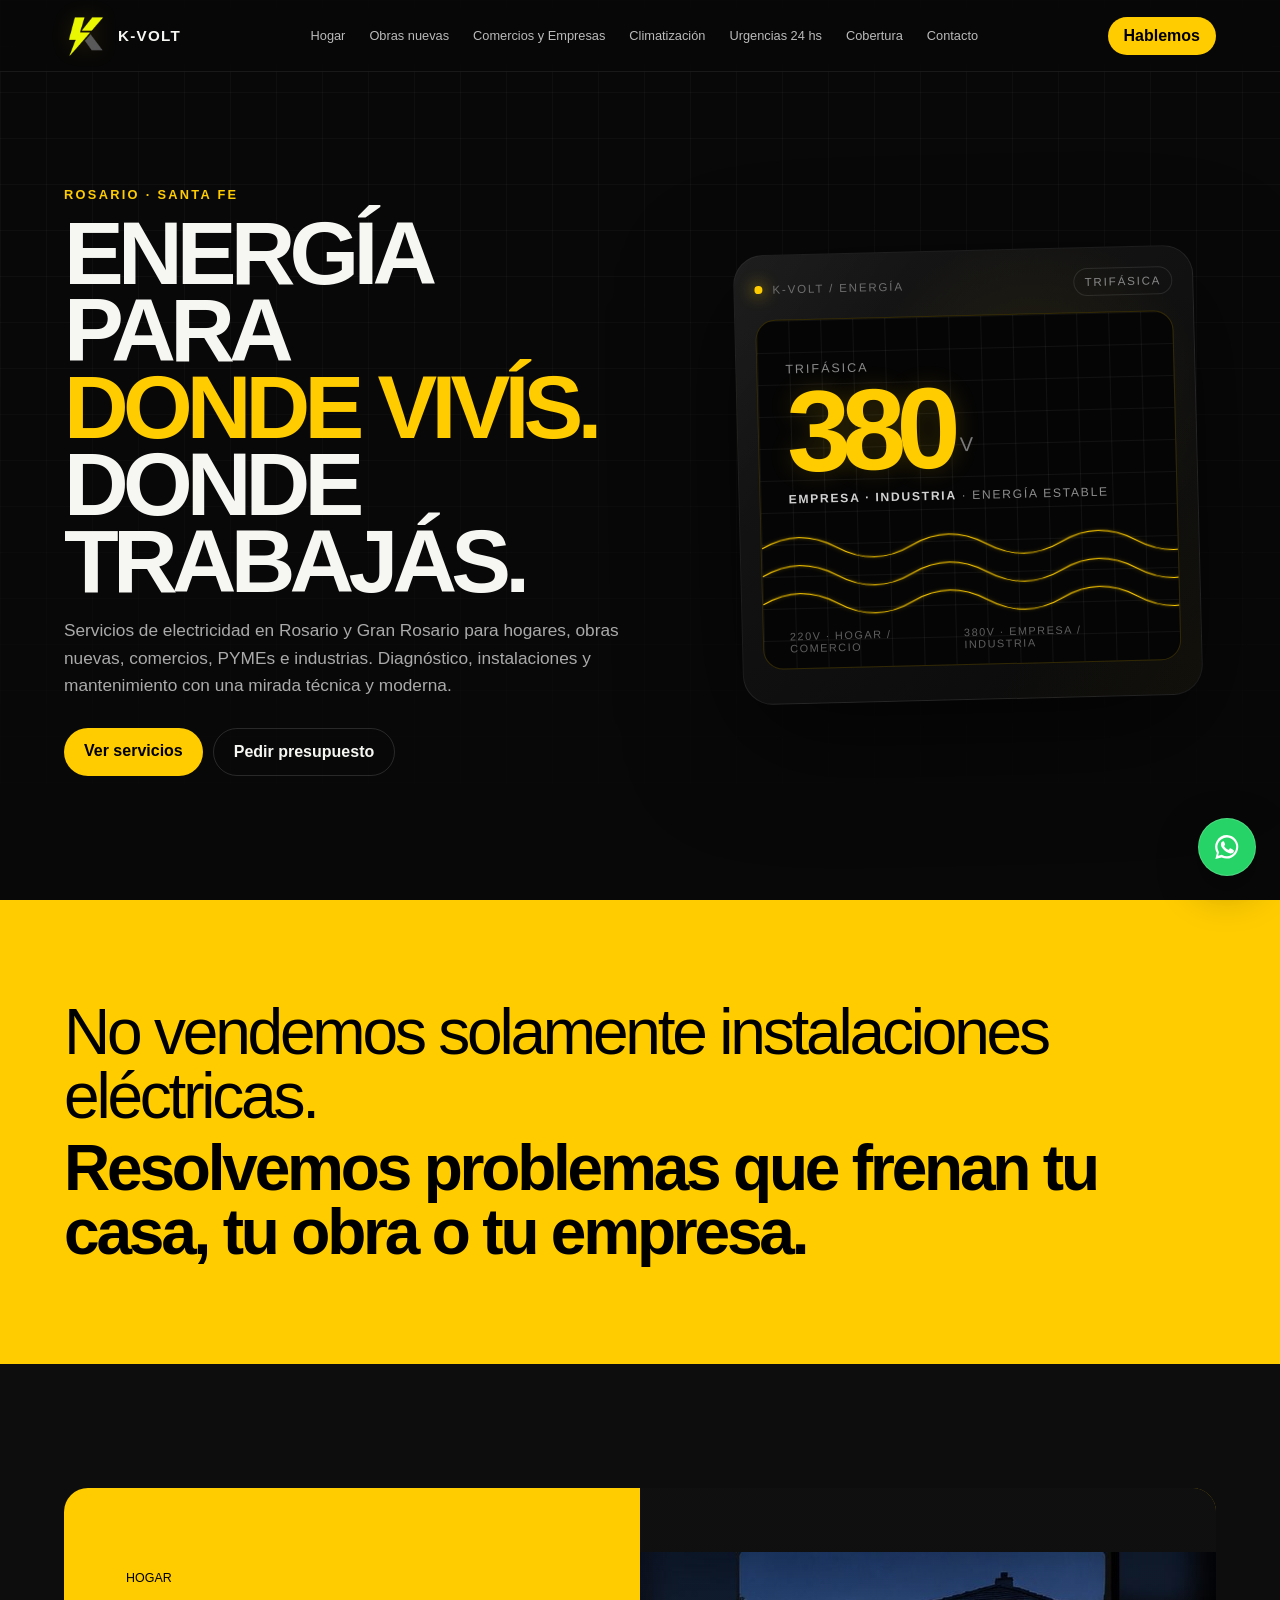
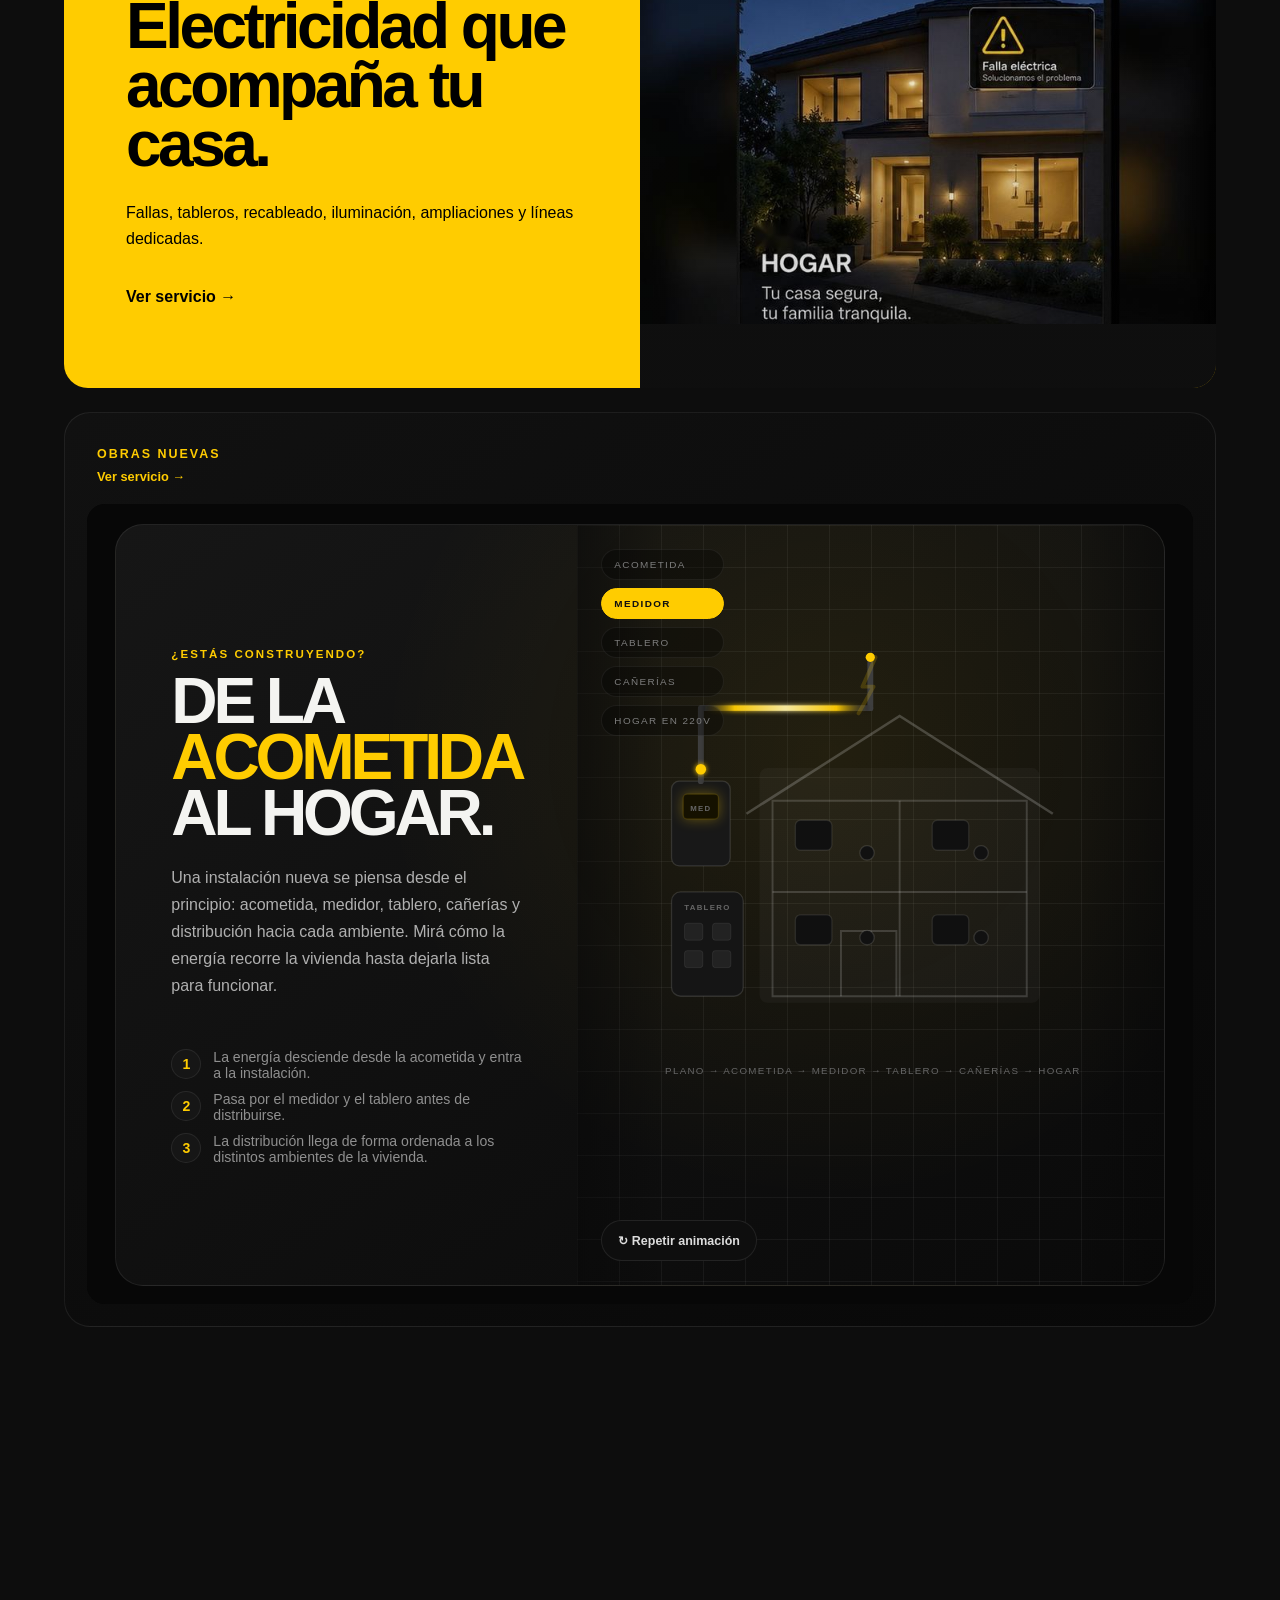
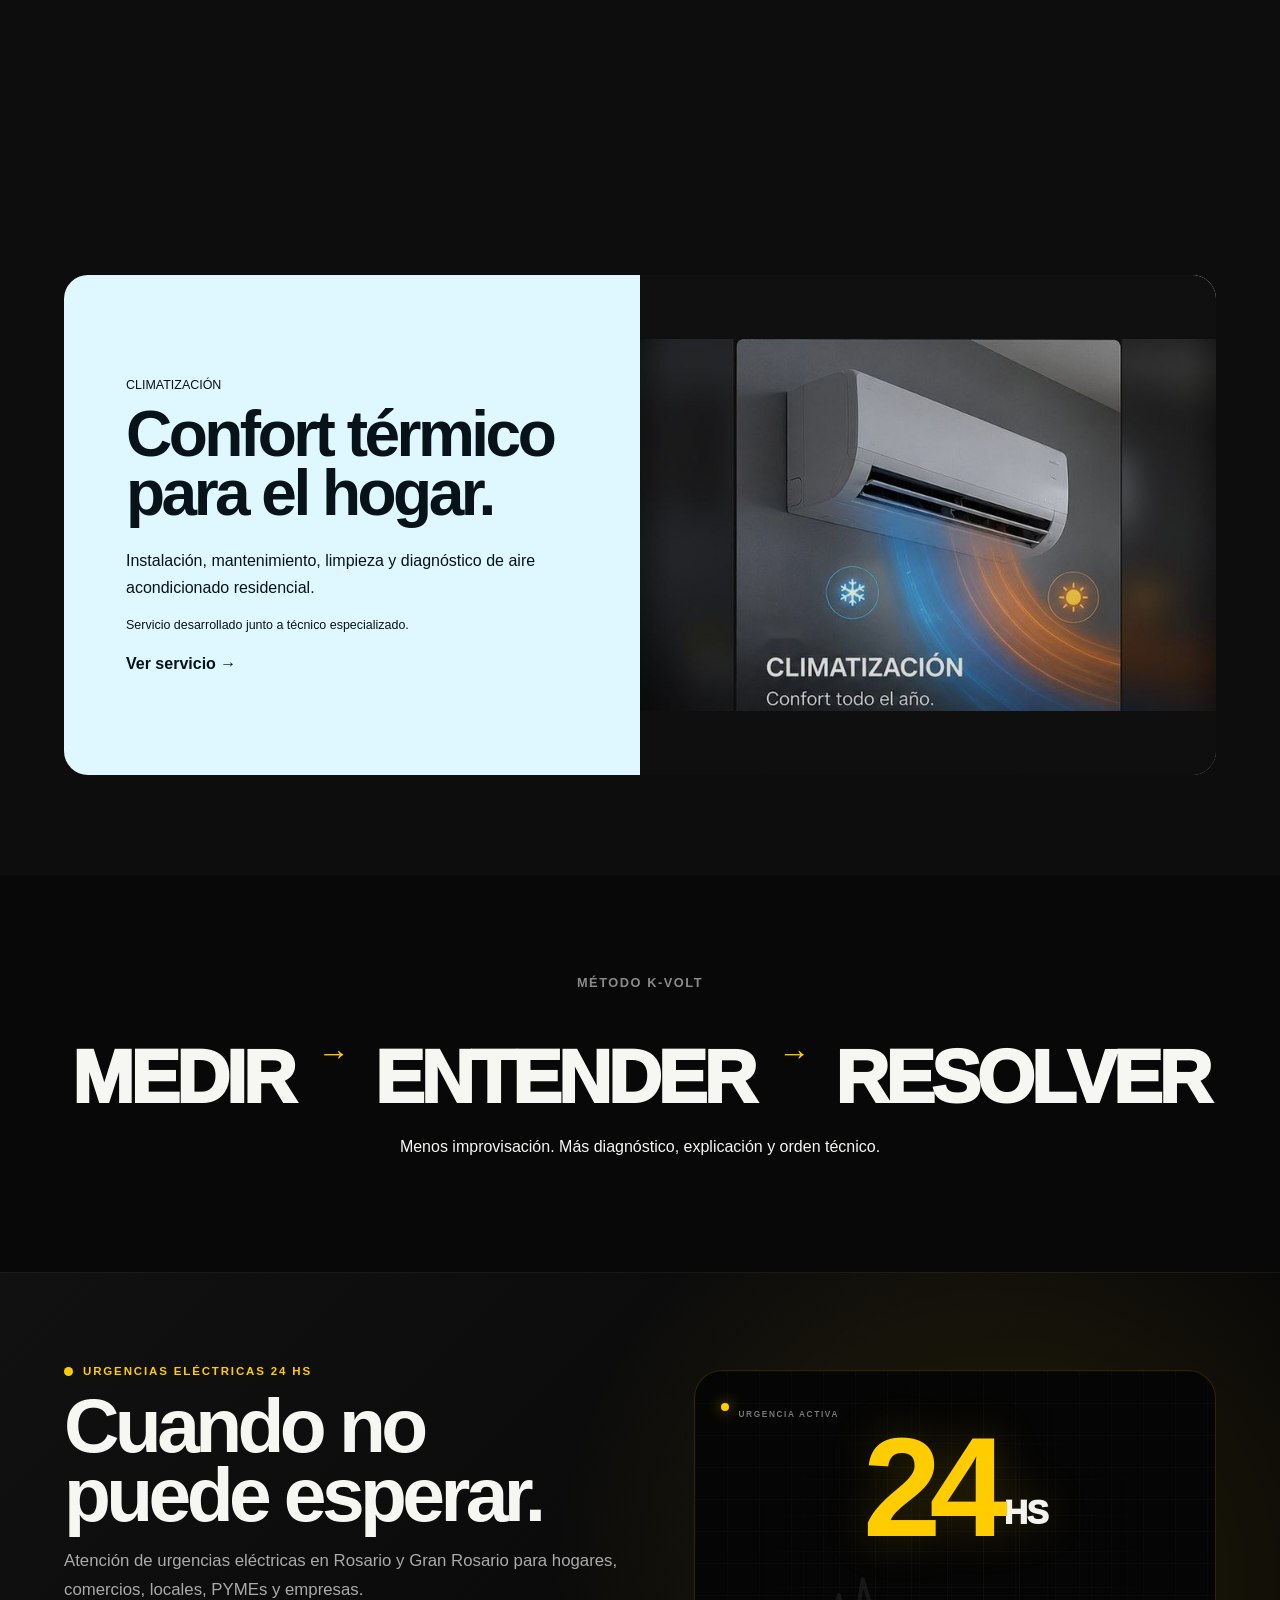
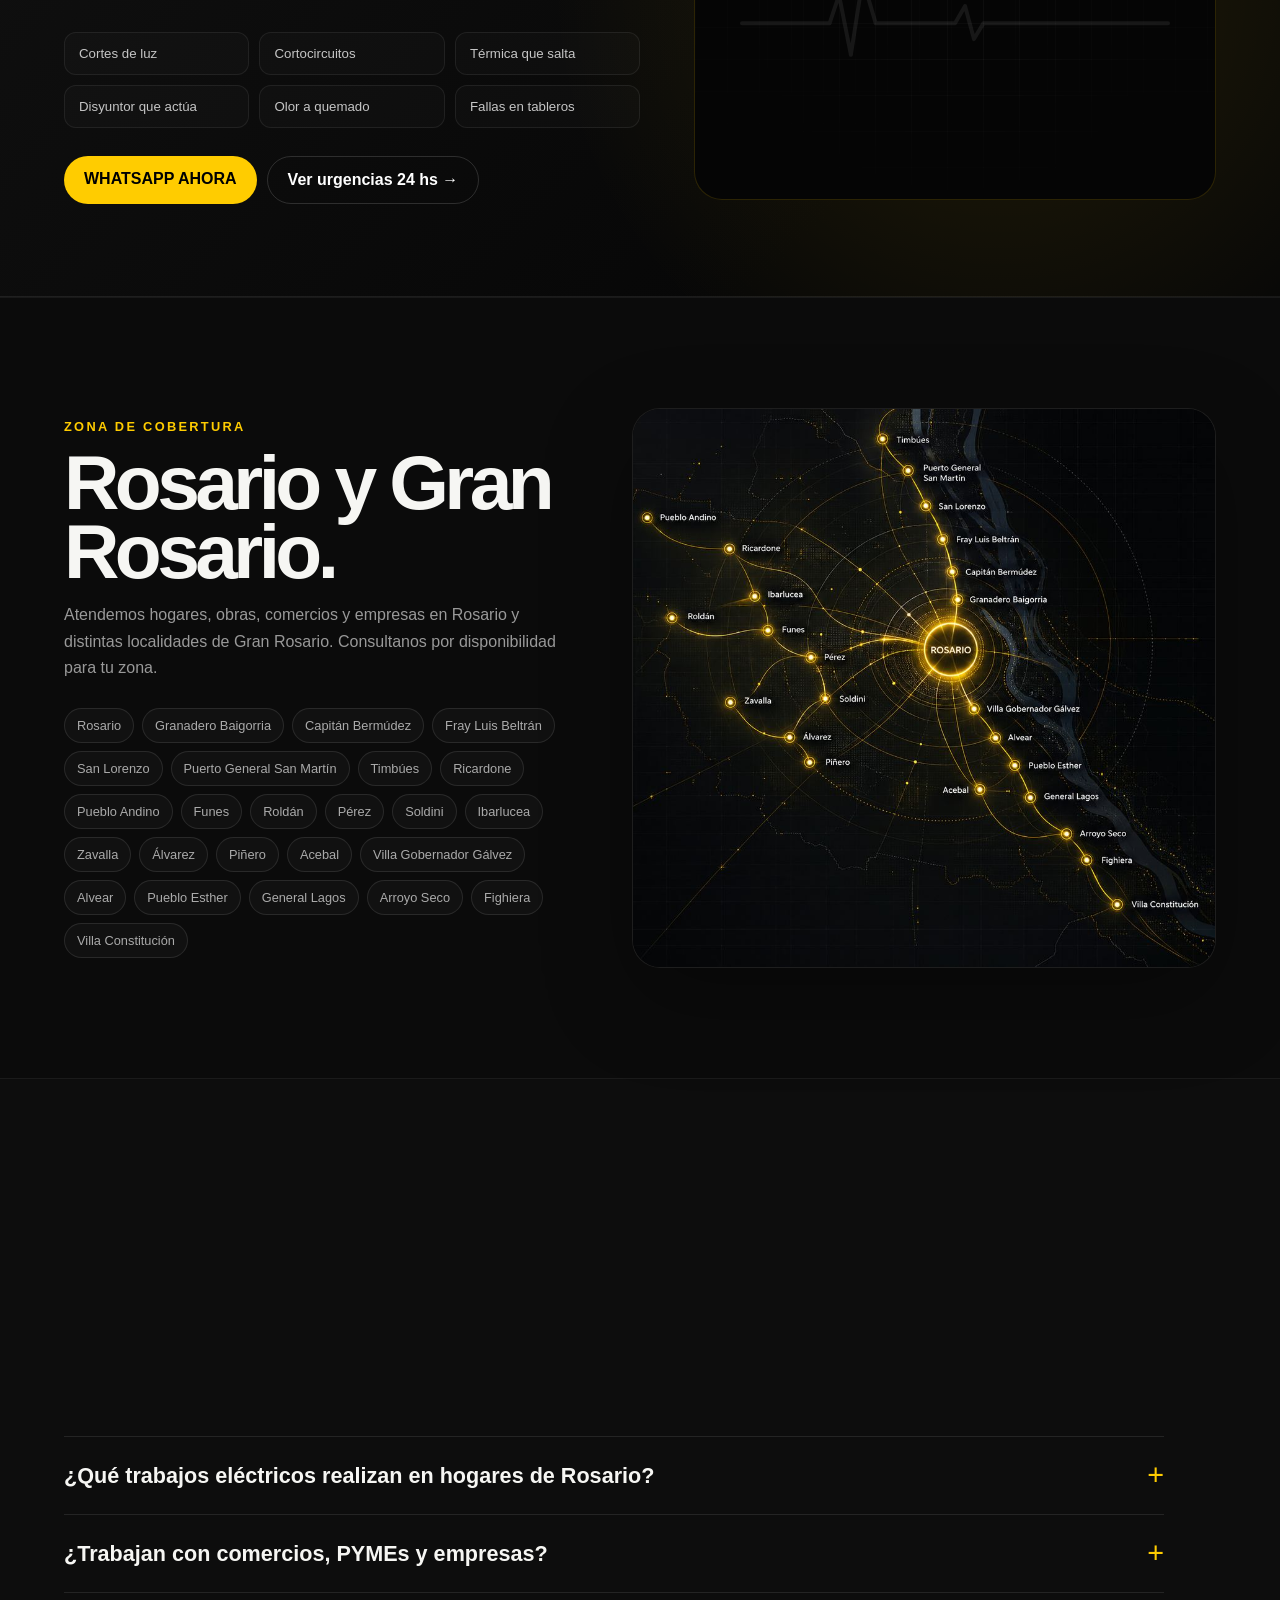
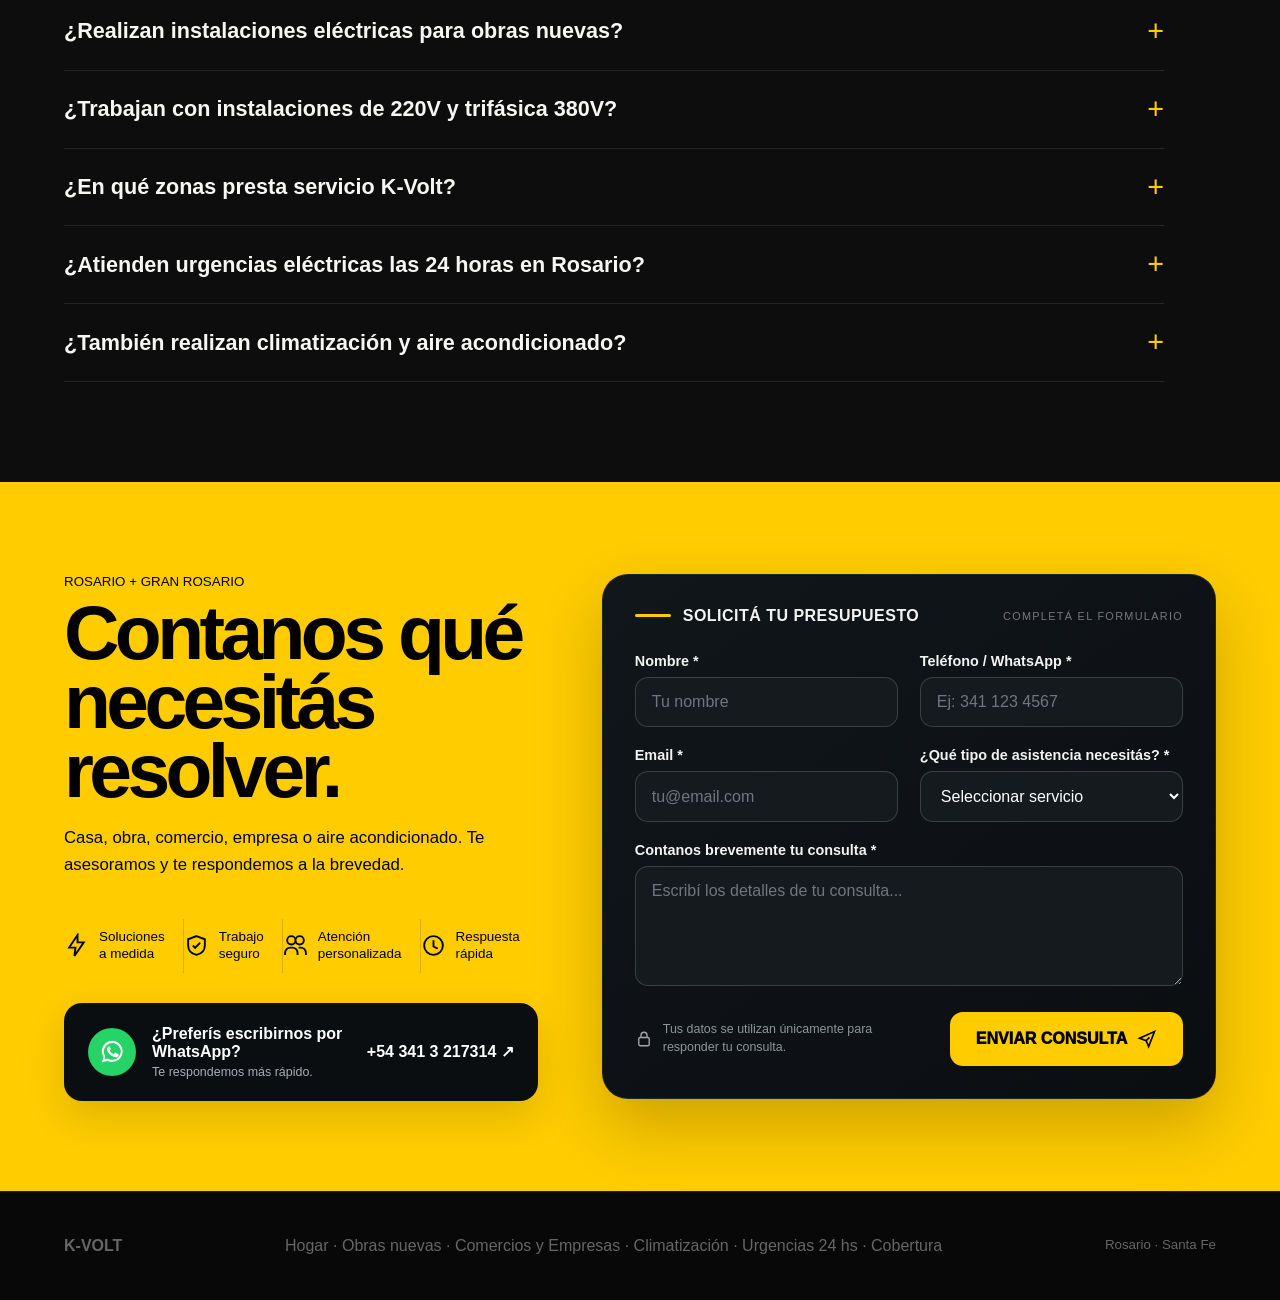
==== commit c544c813: "Publicar staging SEO en producción" ====
--- a/index.html
+++ b/index.html
@@ -5,7 +5,7 @@
 <meta name="viewport" content="width=device-width,initial-scale=1">
 <title>Electricista en Rosario | Hogar, Obras, Comercios y Empresas | K-Volt</title>
 <meta name="description" content="Servicios de electricidad en Rosario y Gran Rosario para hogares, obras nuevas, comercios, PYMEs e industrias. Instalaciones, urgencias eléctricas 24 horas, tableros, diagnóstico, mantenimiento, 220V y 380V.">
-<meta name="robots" content="noindex,nofollow">
+<meta name="robots" content="index,follow">
 <meta name="theme-color" content="#080808">
 <link rel="canonical" href="https://kvolt.com.ar/">
 <link rel="icon" type="image/png" href="assets/kvolt-isotipo-web.png">
